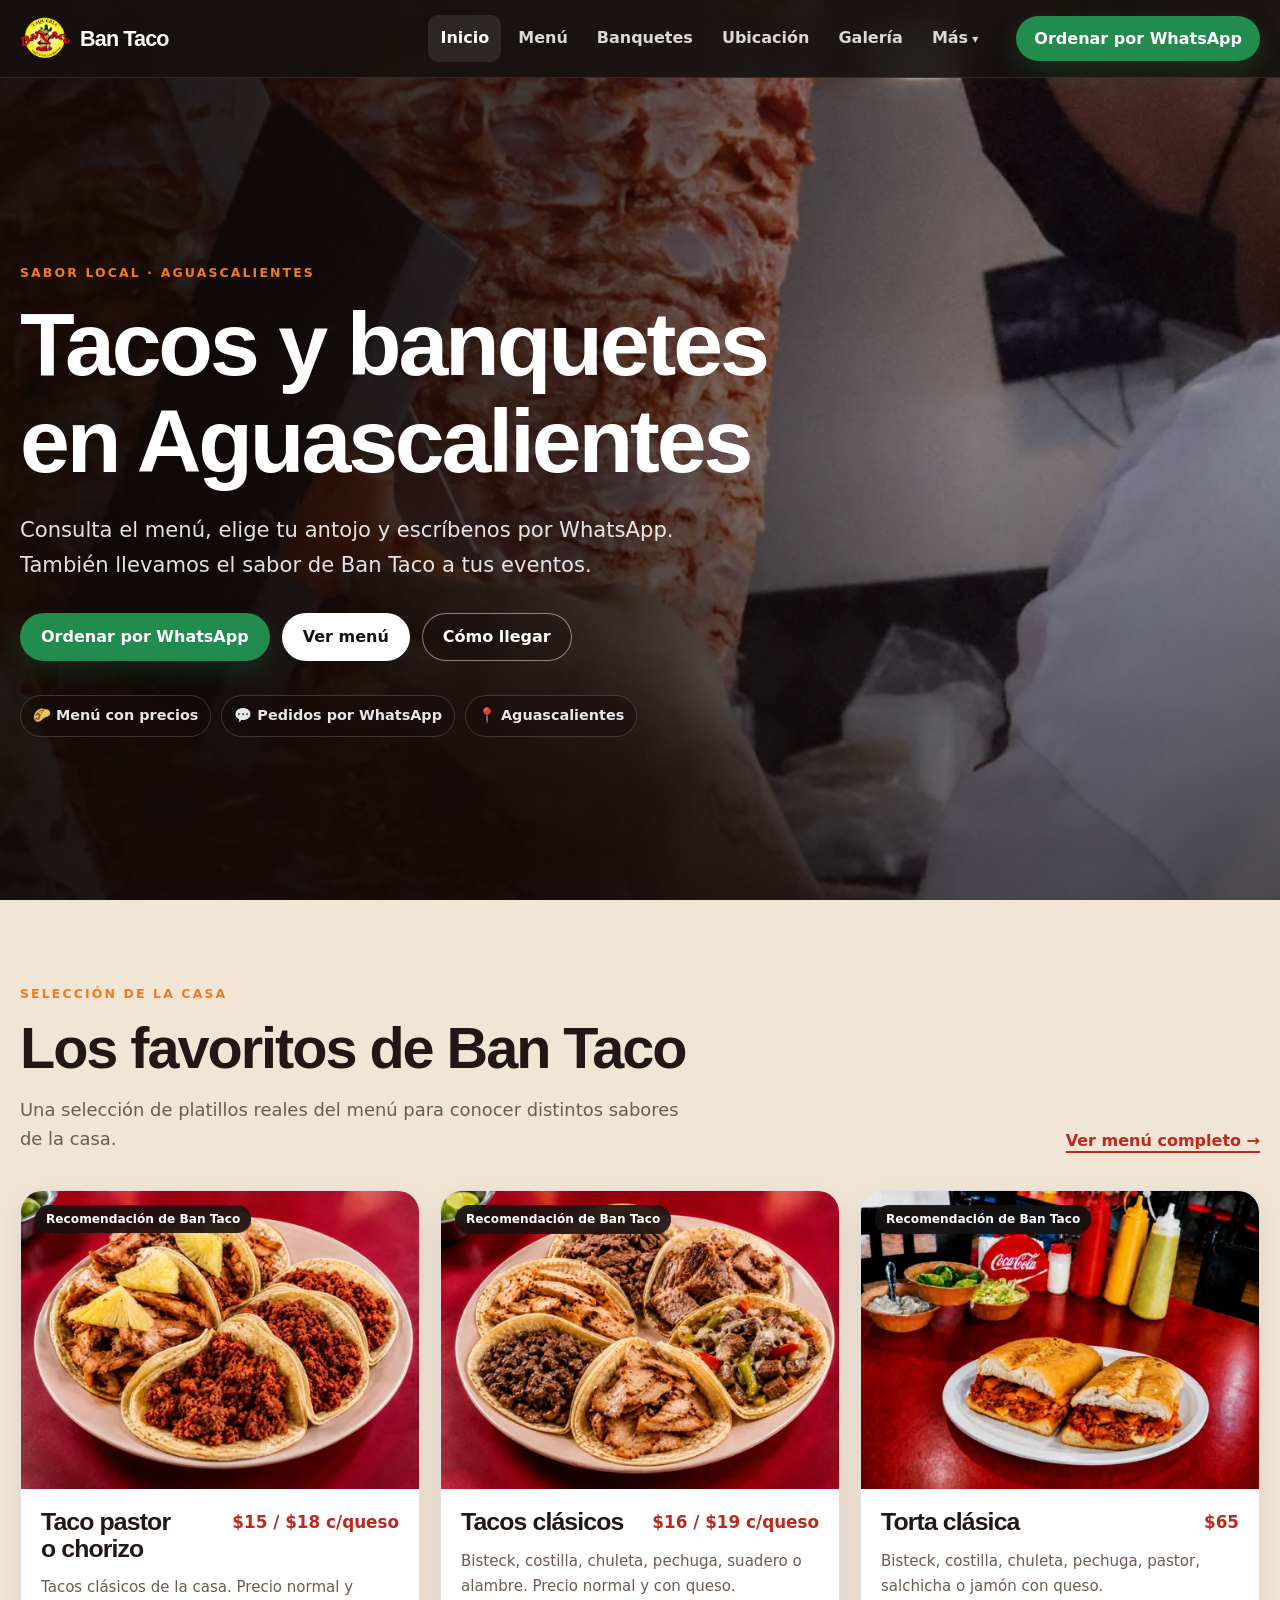
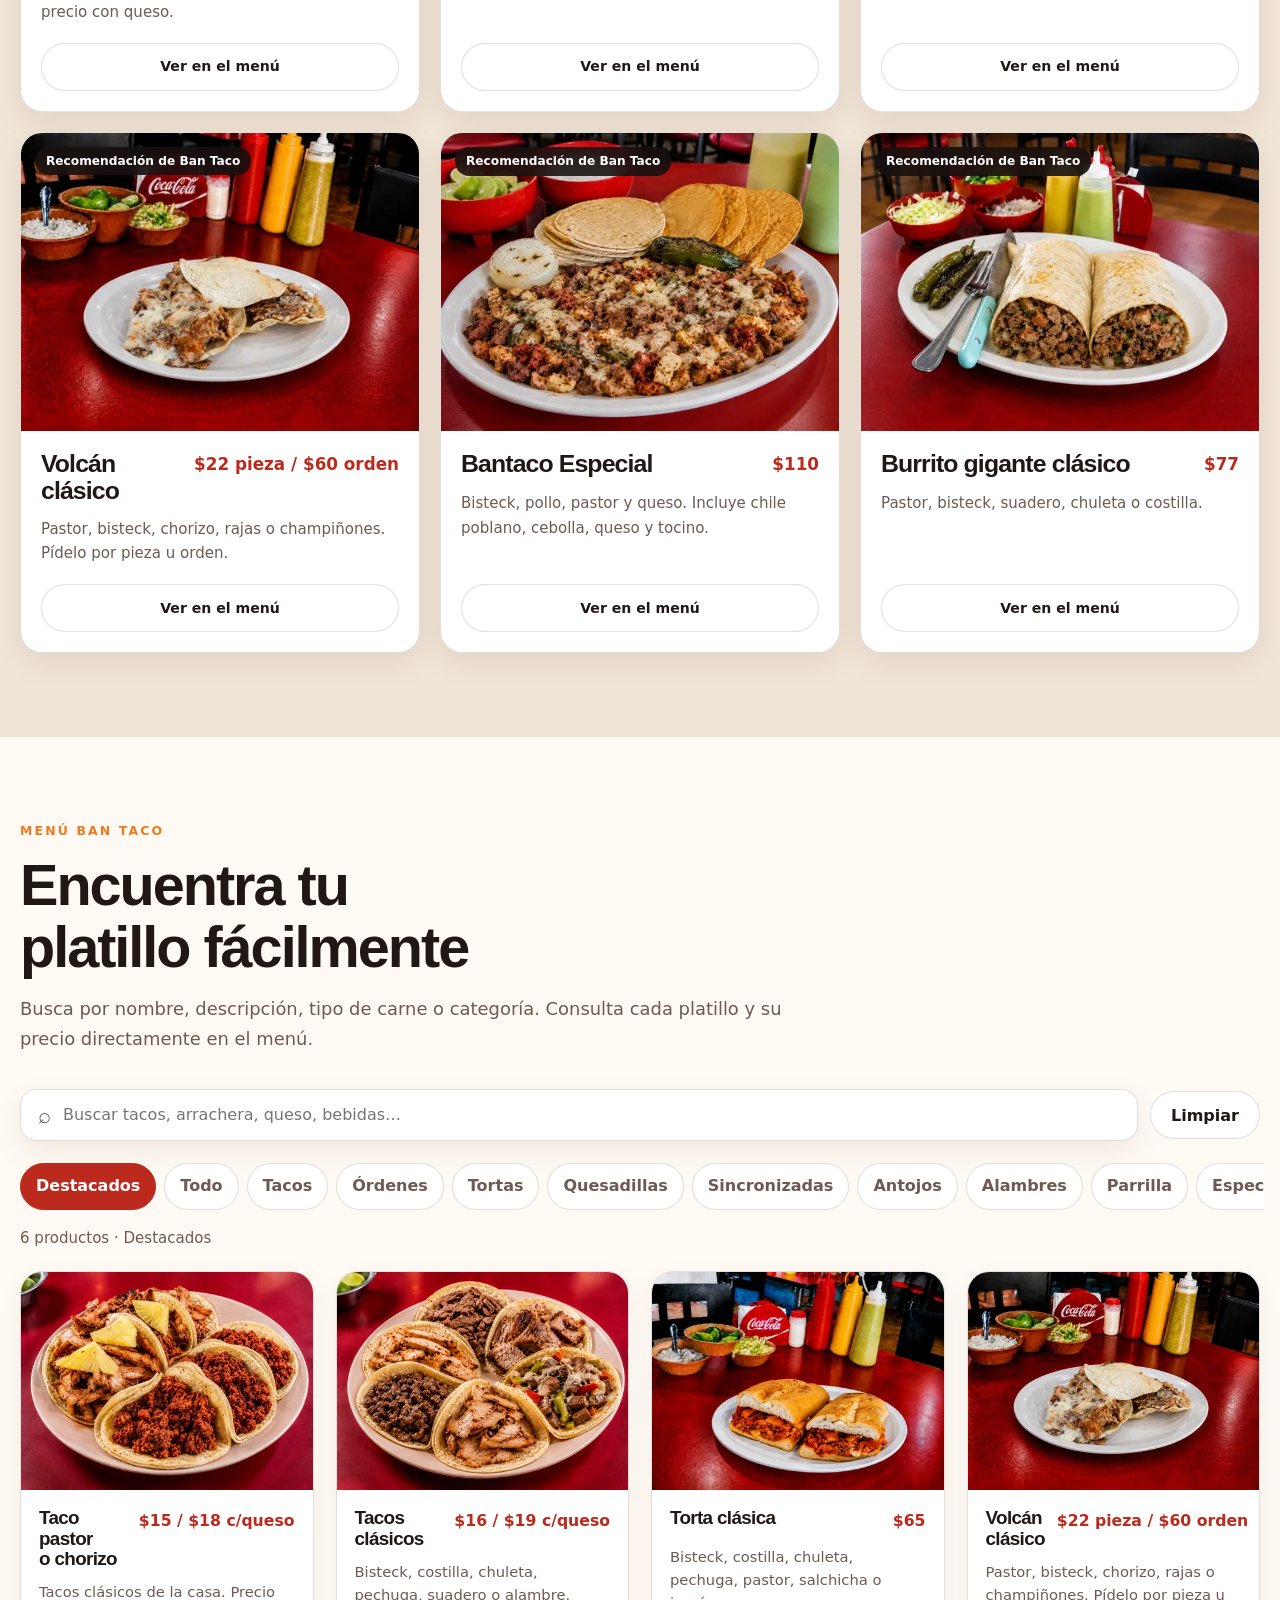
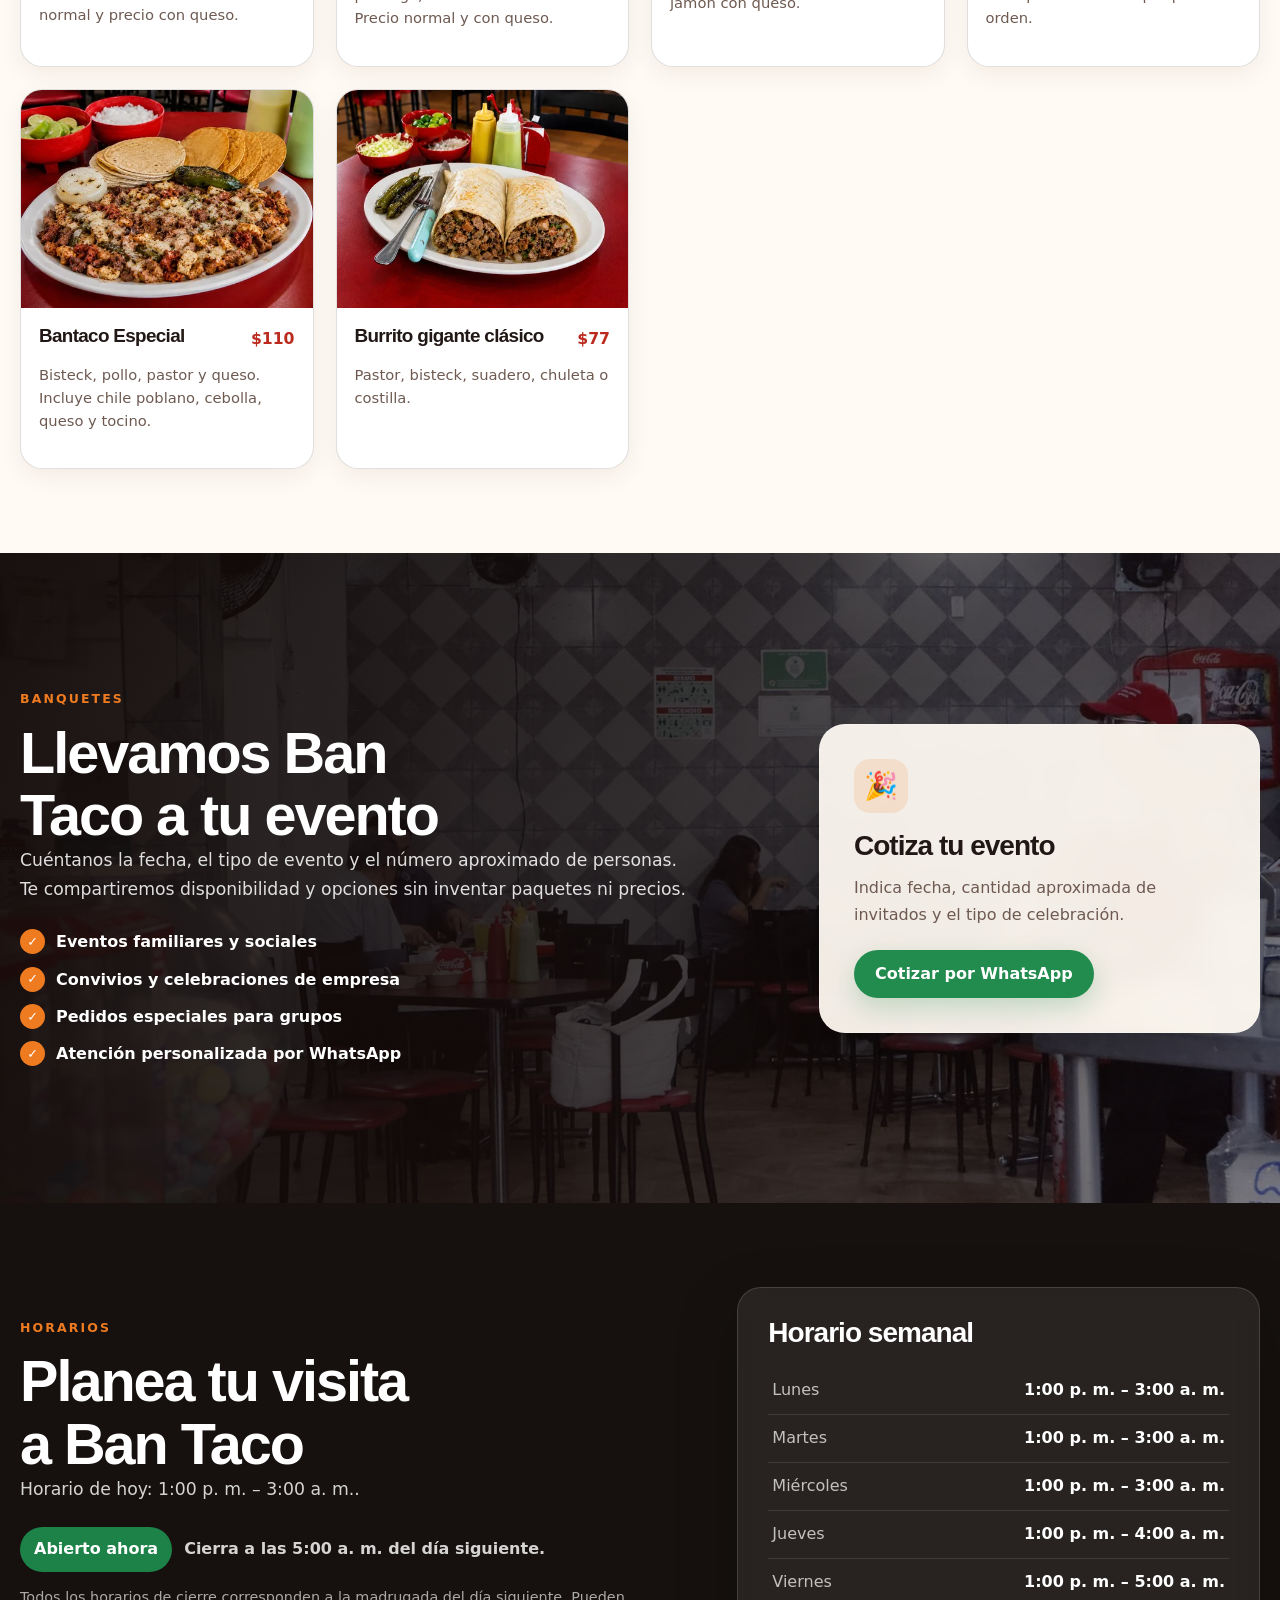
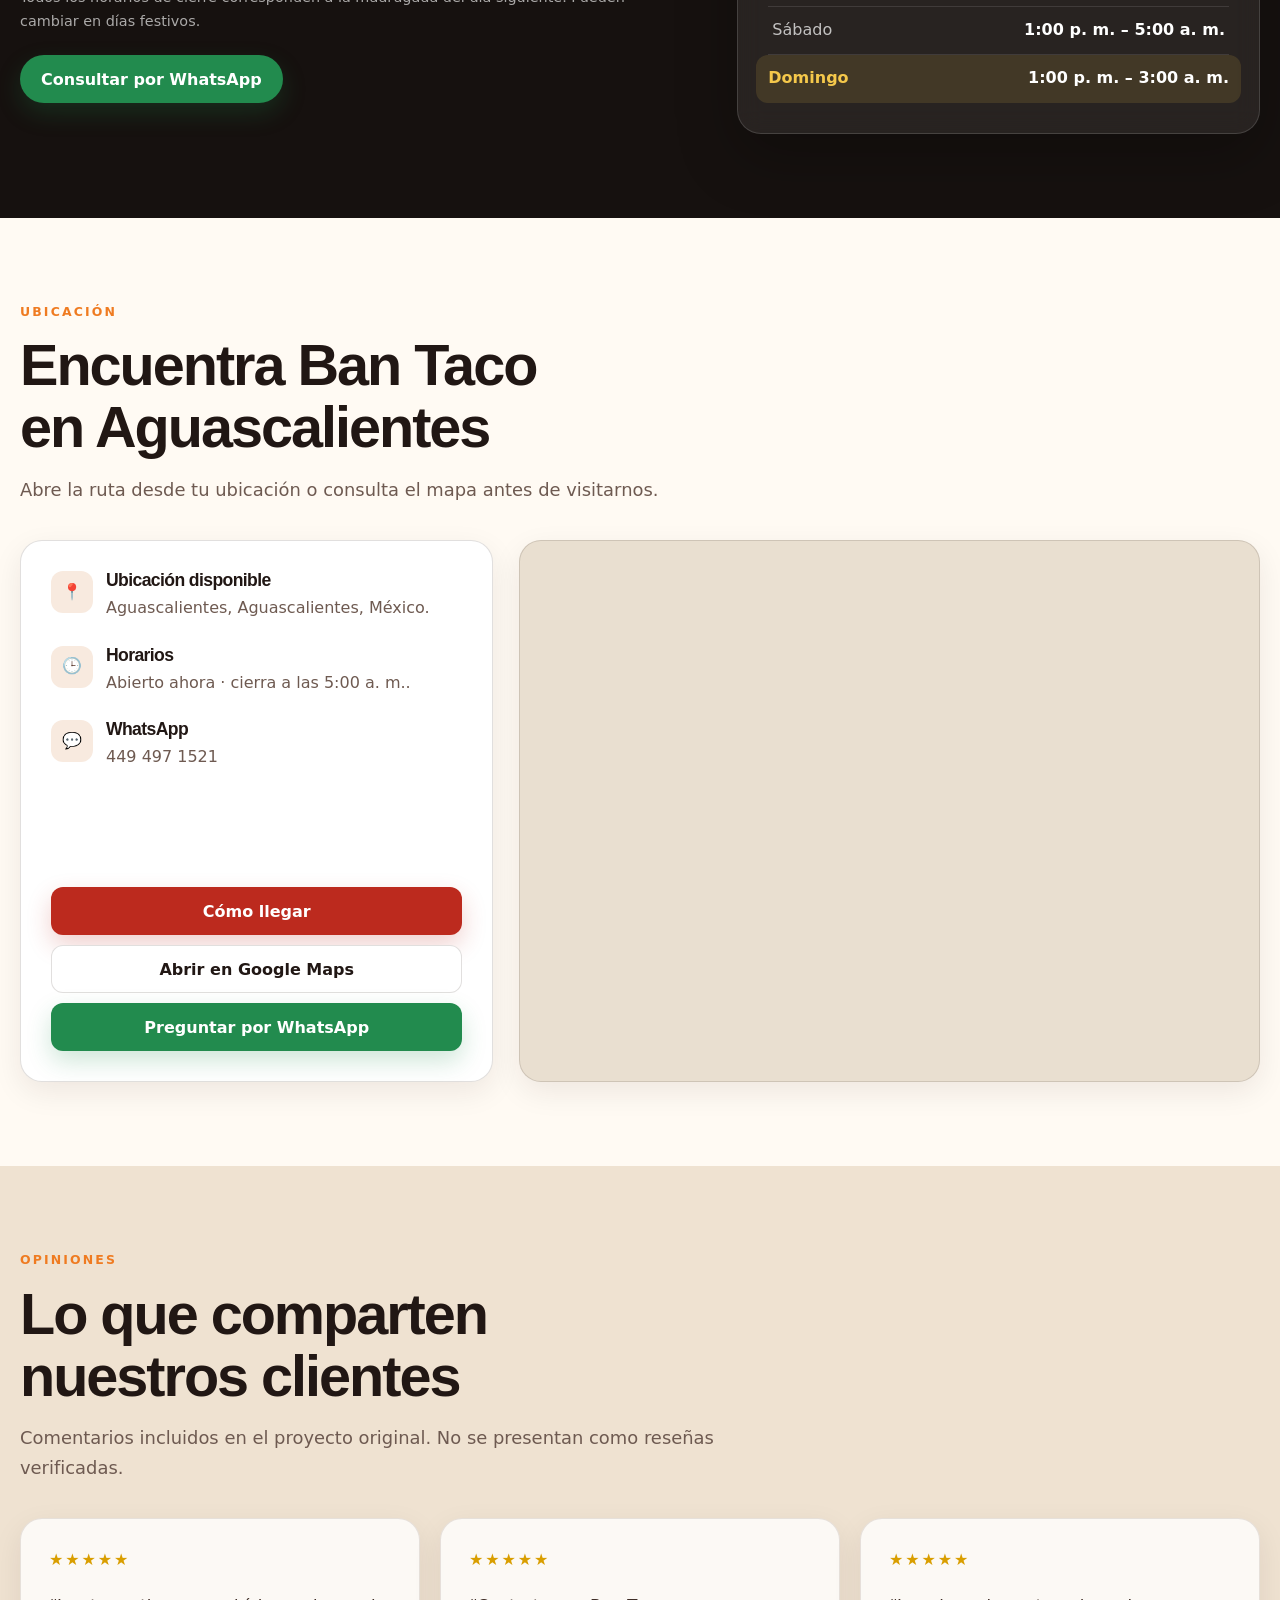
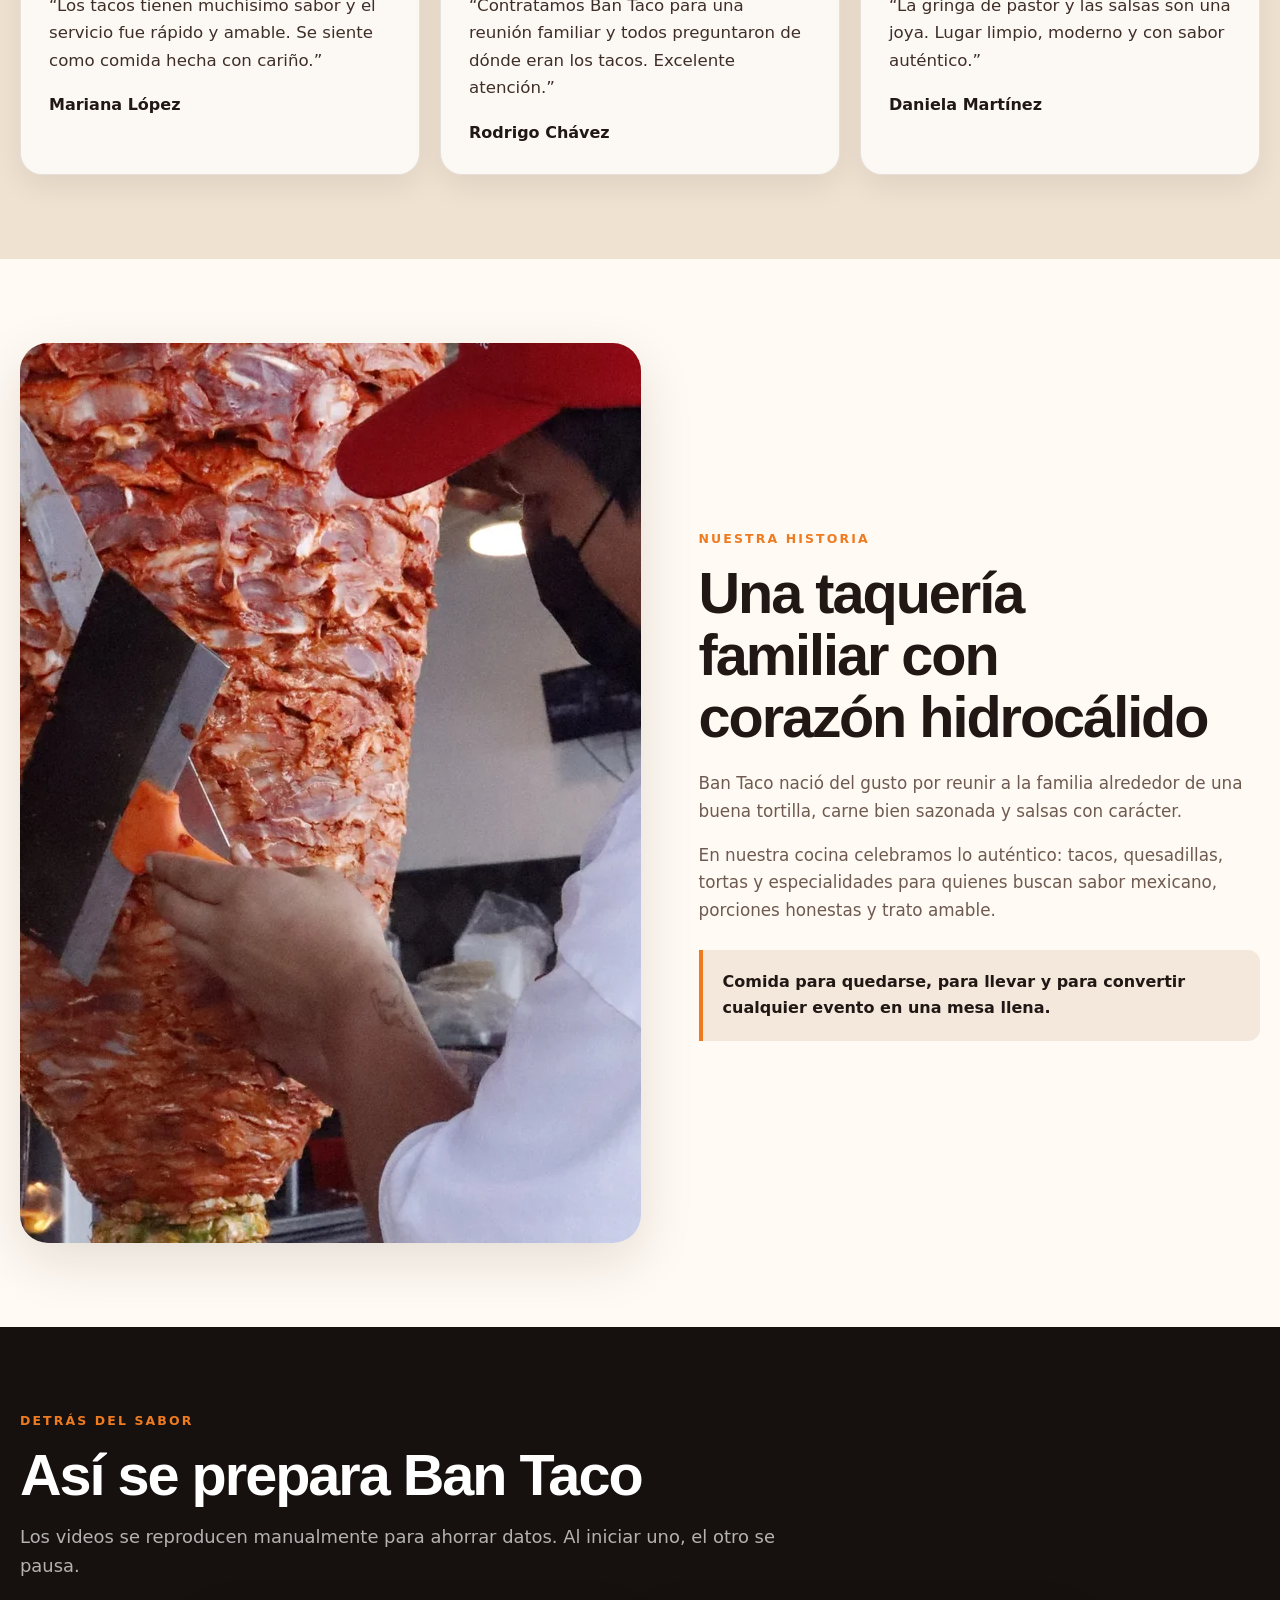
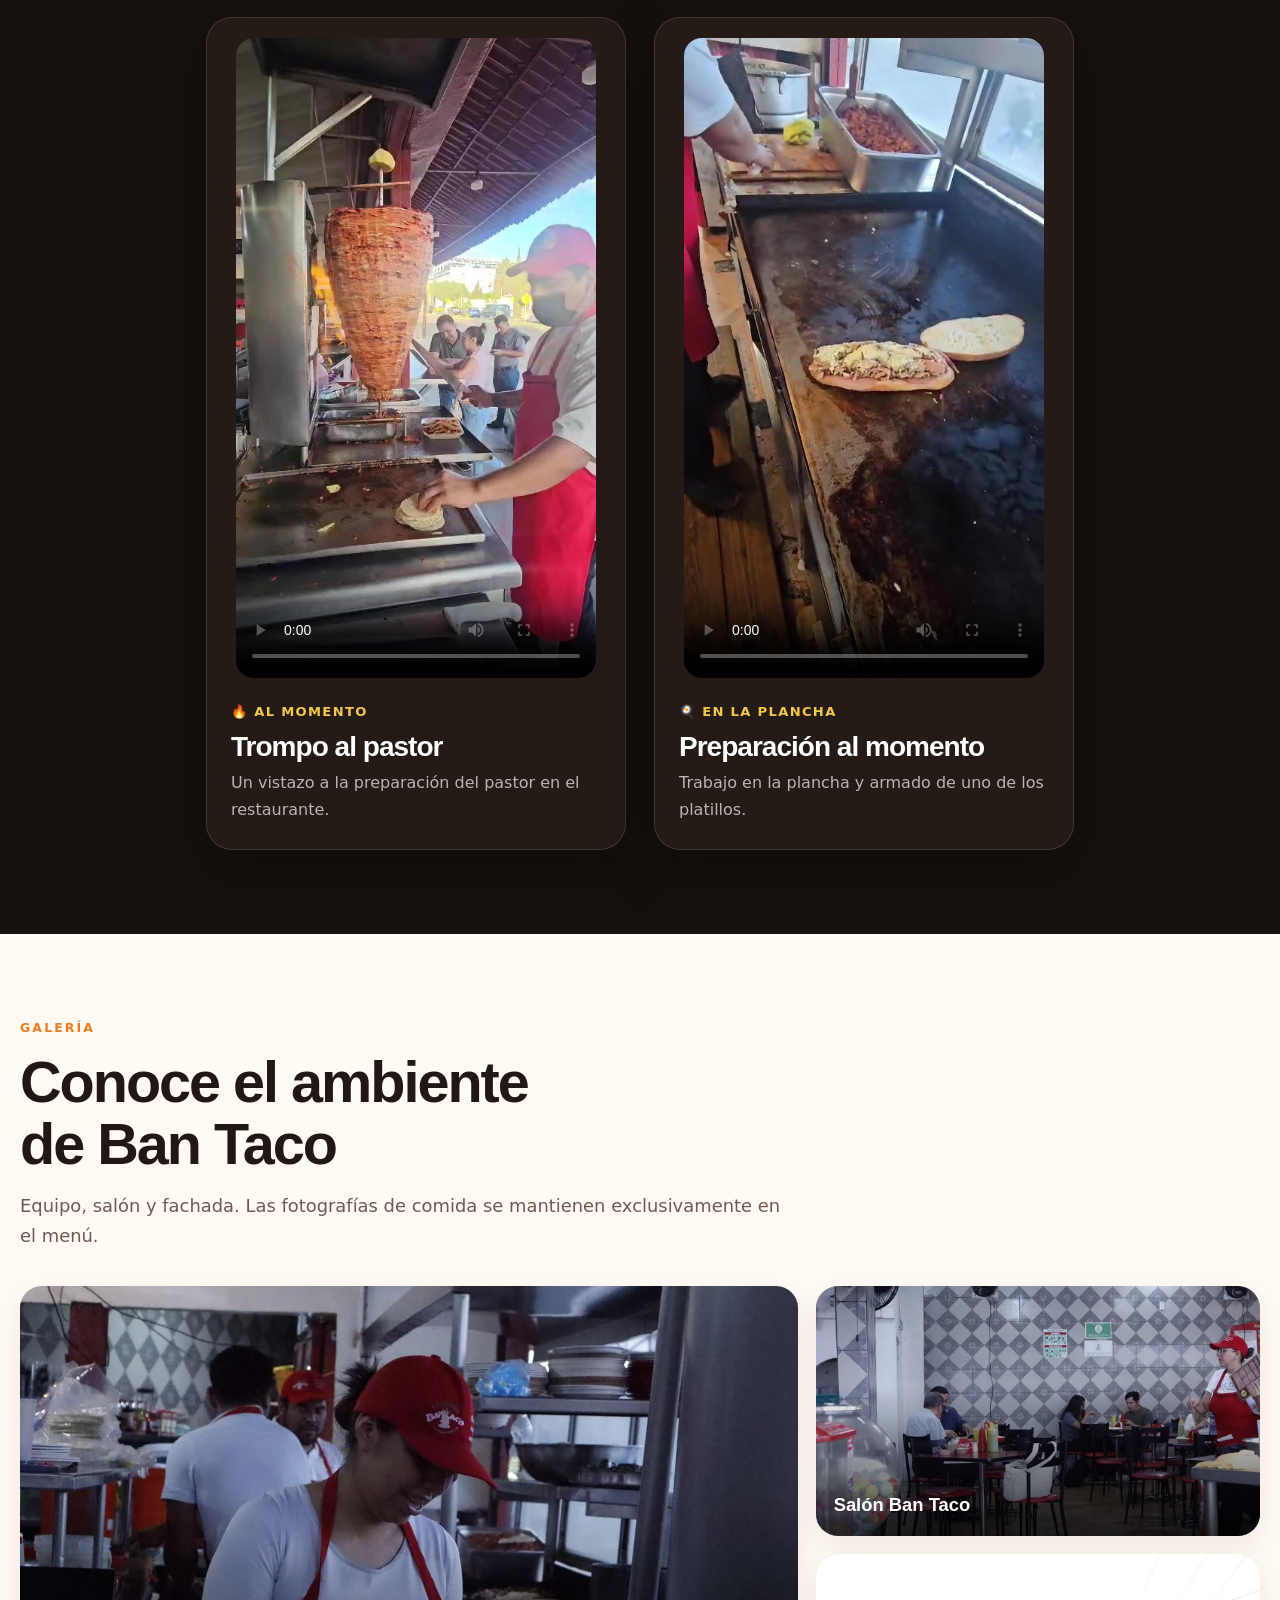
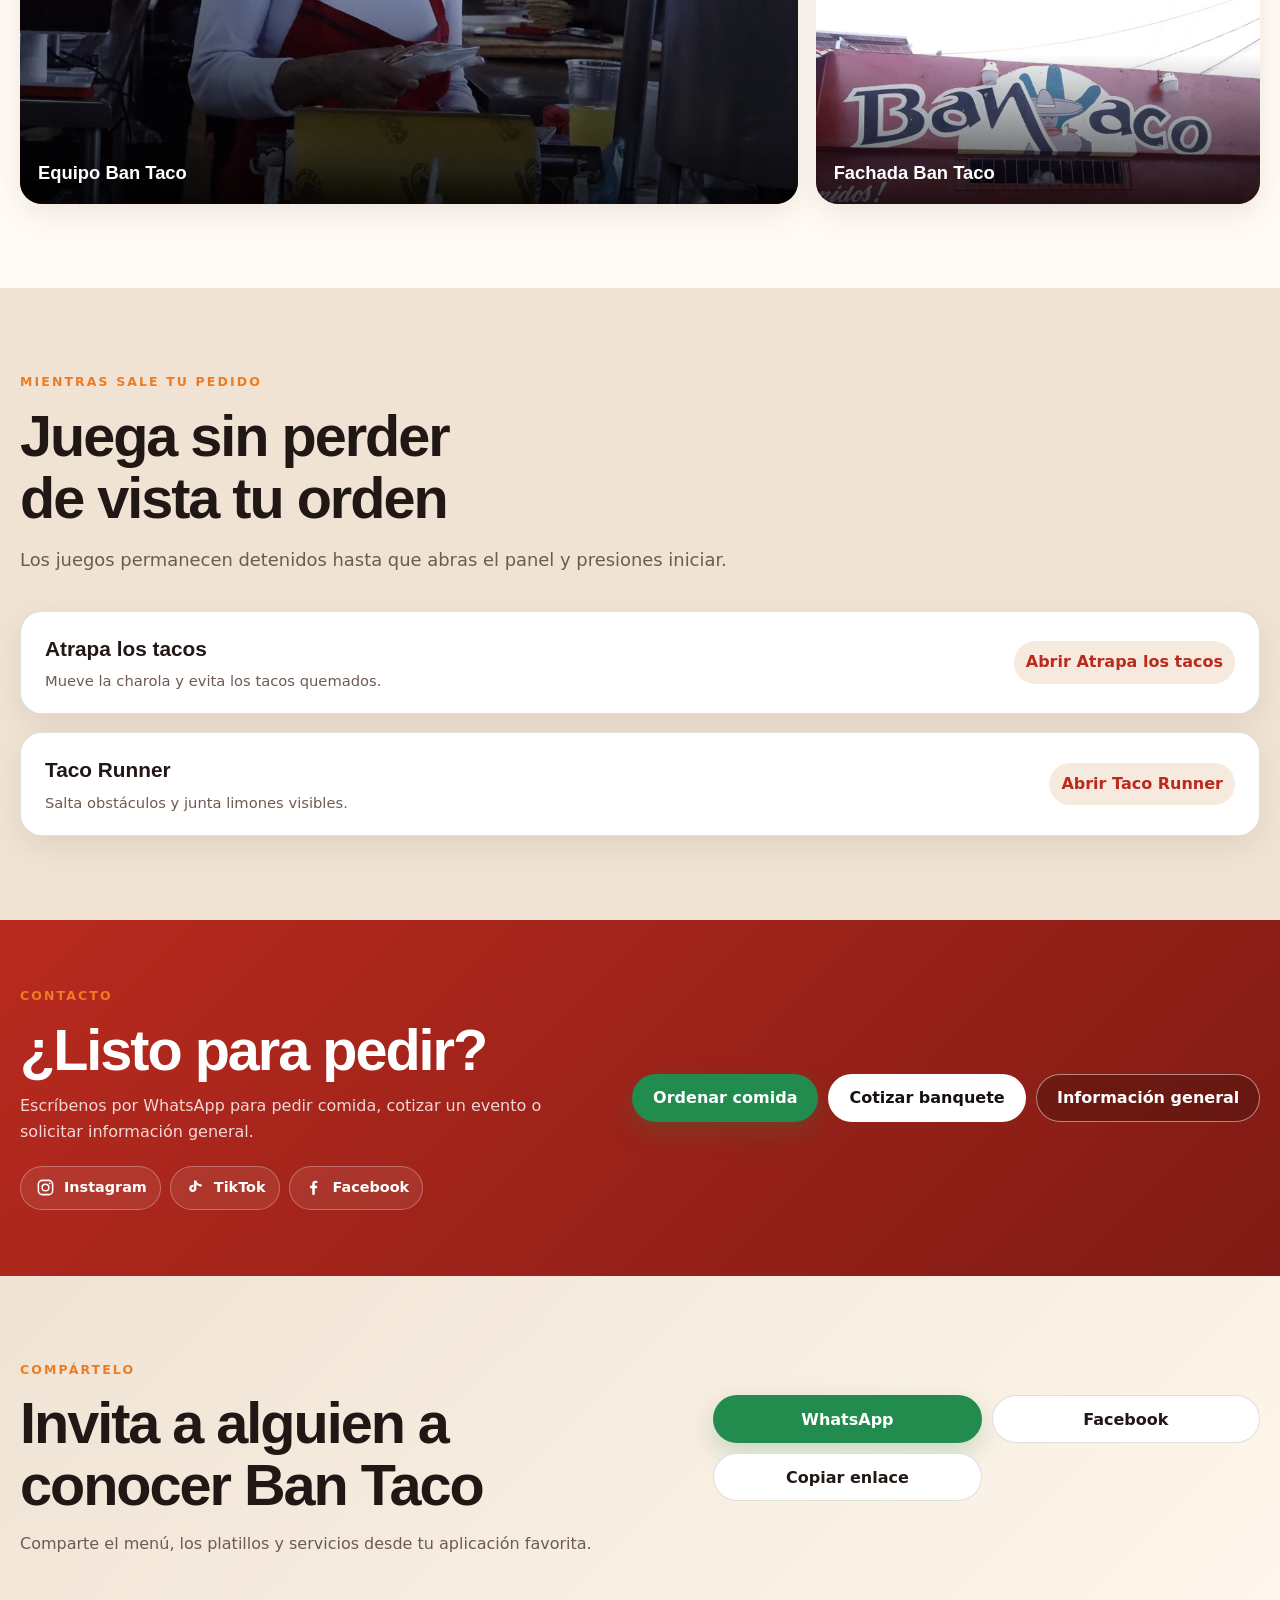
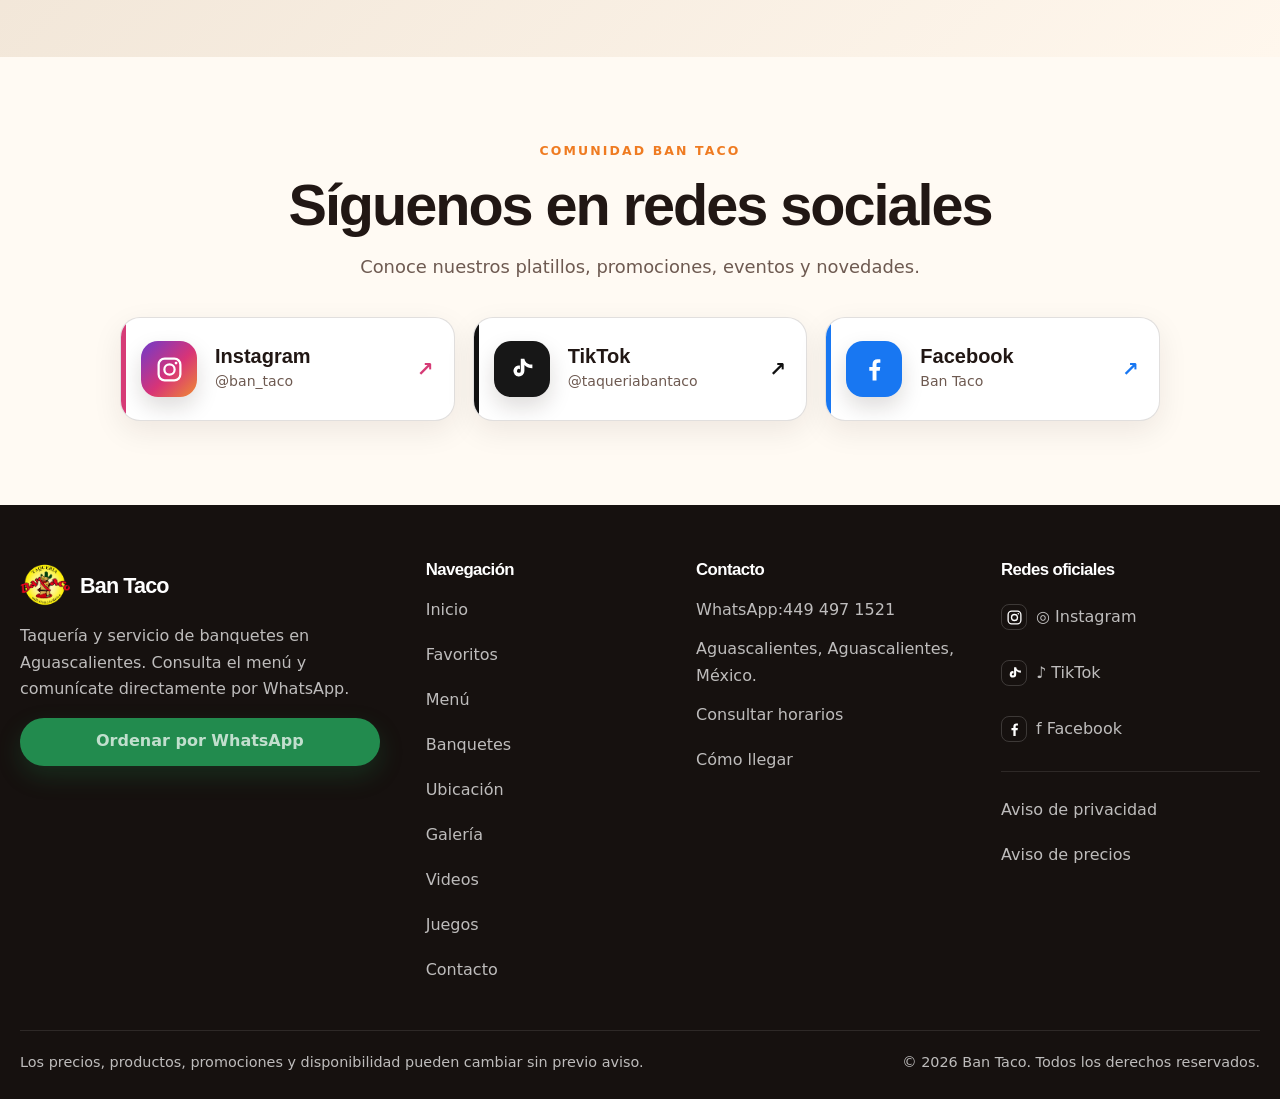
==== index.html @ 784fea40 "first commit" ====
<!doctype html>
<html lang="es-MX">
<head>
<meta charset="utf-8"/>
<meta content="width=device-width, initial-scale=1, viewport-fit=cover" name="viewport"/>
<title>Ban Taco | Tacos y banquetes en Aguascalientes</title>
<meta content="Consulta el menú y precios de Ban Taco, pide por WhatsApp, cotiza banquetes y encuentra nuestra ubicación en Aguascalientes." name="description"/>
<meta content="#16110f" name="theme-color"/>
<meta content="index,follow" name="robots"/>
<!-- TODO: reemplazar por el dominio definitivo antes de publicar. -->
<link href="https://TU-USUARIO.github.io/TU-REPOSITORIO/" rel="canonical"/>
<meta content="restaurant" property="og:type"/>
<meta content="es_MX" property="og:locale"/>
<meta content="Ban Taco | Tacos y banquetes en Aguascalientes" property="og:title"/>
<meta content="Menú, pedidos por WhatsApp, banquetes y ubicación de Ban Taco." property="og:description"/>
<meta content="https://TU-USUARIO.github.io/TU-REPOSITORIO/" property="og:url"/>
<meta content="https://TU-USUARIO.github.io/TU-REPOSITORIO/assets/images/site/hero-1600.jpg" property="og:image"/>
<meta content="Trompo al pastor de Ban Taco" property="og:image:alt"/>
<meta content="summary_large_image" name="twitter:card"/>
<meta content="Ban Taco | Tacos y banquetes en Aguascalientes" name="twitter:title"/>
<meta content="Consulta el menú, pide por WhatsApp y encuentra Ban Taco." name="twitter:description"/>
<meta content="https://TU-USUARIO.github.io/TU-REPOSITORIO/assets/images/site/hero-1600.jpg" name="twitter:image"/>
<link href="favicon.ico" rel="icon" sizes="any"/>
<link href="assets/icons/favicon-32.png" rel="icon" sizes="32x32" type="image/png"/>
<link href="assets/icons/apple-touch-icon.png" rel="apple-touch-icon"/>
<link href="site.webmanifest" rel="manifest"/>
<link as="image" href="assets/images/site/hero-1600.webp" media="(min-width: 769px)" rel="preload" type="image/webp"/>
<link as="image" href="assets/images/site/hero-768.webp" media="(max-width: 768px)" rel="preload" type="image/webp"/>
<link href="css/styles.css" rel="stylesheet"/>
<link href="css/responsive.css" rel="stylesheet"/>
<script id="restaurantSchema" type="application/ld+json">
  {
    "@context": "https://schema.org",
    "@type": "Restaurant",
    "name": "Ban Taco",
    "description": "Taquería y servicio de banquetes en Aguascalientes.",
    "telephone": "+52 449 497 1521",
    "servesCuisine": ["Mexicana", "Tacos"],
    "priceRange": "$$",
    "image": "https://TU-USUARIO.github.io/TU-REPOSITORIO/assets/images/site/hero-1600.jpg",
    "address": {
      "@type": "PostalAddress",
      "addressLocality": "Aguascalientes",
      "addressRegion": "Aguascalientes",
      "addressCountry": "MX"
    },
    "geo": {
      "@type": "GeoCoordinates",
      "latitude": 21.87804801104877,
      "longitude": -102.2700457005695
    },
    "hasMenu": "https://TU-USUARIO.github.io/TU-REPOSITORIO/#menu",
    "openingHoursSpecification": [
      {
        "@type": "OpeningHoursSpecification",
        "dayOfWeek": ["Monday", "Tuesday", "Wednesday", "Sunday"],
        "opens": "13:00",
        "closes": "03:00"
      },
      {
        "@type": "OpeningHoursSpecification",
        "dayOfWeek": "Thursday",
        "opens": "13:00",
        "closes": "04:00"
      },
      {
        "@type": "OpeningHoursSpecification",
        "dayOfWeek": ["Friday", "Saturday"],
        "opens": "13:00",
        "closes": "05:00"
      }
    ],
    "sameAs": [
      "https://www.instagram.com/ban_taco/",
      "https://www.tiktok.com/@taqueriabantaco?_r=1&_t=ZS-983CUiHzI2a",
      "https://www.facebook.com/share/1cbcJQbE6D/"
    ]
  }
  </script>
</head>
<body>
<a class="skip-link" href="#contenido">Saltar al contenido</a>
<header class="site-header" id="siteHeader">
<div class="container header-inner">
<a aria-label="Ban Taco, ir al inicio" class="brand" href="#inicio">
<img alt="Logo de Ban Taco" height="54" src="assets/icons/logo-bantaco.png" width="54"/>
<span>Ban Taco</span>
</a>
<nav aria-label="Navegación principal" class="desktop-nav">
<a href="#inicio">Inicio</a>
<a href="#menu">Menú</a>
<a href="#banquetes">Banquetes</a>
<a href="#ubicacion">Ubicación</a>
<a href="#galeria">Galería</a>
<details class="more-menu">
<summary>Más</summary>
<div class="more-menu-panel">
<a href="#horarios">Horarios</a><a href="#resenas">Reseñas</a>
<a href="#historia">Historia</a>
<a href="#videos">Videos</a>
<a href="#juegos">Juegos</a>
<a href="#redes">Redes sociales</a>
</div>
</details>
</nav>
<a class="btn btn-whatsapp header-cta js-whatsapp-general" href="#">Ordenar por WhatsApp</a>
<button aria-controls="mobileMenu" aria-expanded="false" aria-label="Abrir menú" class="menu-toggle" id="menuToggle" type="button">
<span></span><span></span><span></span>
</button>
</div>
</header>
<div class="menu-backdrop" hidden="" id="menuBackdrop"></div>
<aside aria-hidden="true" aria-label="Menú móvil" class="mobile-menu" id="mobileMenu">
<div class="mobile-menu-head">
<span>Menú</span>
<button aria-label="Cerrar menú" class="mobile-menu-close" id="menuClose" type="button">×</button>
</div>
<nav aria-label="Navegación móvil">
<a href="#inicio">Inicio</a>
<a href="#menu">Menú y precios</a>
<a href="#favoritos">Favoritos</a>
<a href="#banquetes">Banquetes</a>
<a href="#ubicacion">Ubicación</a><a href="#horarios">Horarios</a>
<a href="#resenas">Reseñas</a>
<a href="#historia">Historia</a>
<a href="#videos">Videos</a>
<a href="#galeria">Galería</a>
<a href="#juegos">Juegos</a>
<a href="#redes">Redes sociales</a>
<a href="#contacto">Contacto</a>
</nav>
<a class="btn btn-whatsapp mobile-menu-cta js-whatsapp-general" href="#">Ordenar por WhatsApp</a>
</aside>
<main id="contenido">
<section aria-labelledby="heroTitle" class="hero" id="inicio">
<picture aria-hidden="true" class="hero-media">
<source media="(max-width: 768px)" srcset="assets/images/site/hero-768.webp" type="image/webp"/>
<source media="(min-width: 769px)" srcset="assets/images/site/hero-1600.webp" type="image/webp"/>
<img alt="" fetchpriority="high" height="900" src="assets/images/site/hero-1600.jpg" width="1600"/>
</picture>
<div class="hero-overlay"></div>
<div class="container hero-content">
<p class="eyebrow">Sabor local · Aguascalientes</p>
<h1 id="heroTitle">Tacos y banquetes en Aguascalientes</h1>
<p class="hero-lead">Consulta el menú, elige tu antojo y escríbenos por WhatsApp. También llevamos el sabor de Ban Taco a tus eventos.</p>
<div class="hero-actions">
<a class="btn btn-whatsapp js-whatsapp-order" href="#">Ordenar por WhatsApp</a>
<a class="btn btn-light" href="#menu">Ver menú</a>
<a class="btn btn-ghost" href="https://www.google.com/maps/dir/?api=1&amp;destination=21.87804801104877,-102.2700457005695" rel="noopener noreferrer" target="_blank">Cómo llegar</a>
</div>
<div aria-label="Información rápida" class="hero-facts">
<span>🌮 Menú con precios</span>
<span>💬 Pedidos por WhatsApp</span>
<span>📍 Aguascalientes</span>
</div>
</div>
</section>
<section aria-labelledby="favoritesTitle" class="section favorites-section" id="favoritos">
<div class="container">
<div class="section-heading section-heading-split">
<div>
<p class="eyebrow">Selección de la casa</p>
<h2 id="favoritesTitle">Los favoritos de Ban Taco</h2>
<p class="favorites-intro">Una selección de platillos reales del menú para conocer distintos sabores de la casa.</p></div>
<a class="text-link" href="#menu">Ver menú completo →</a>
</div>
<div class="highlight-grid" id="highlightGrid"></div>
</div>
</section><section aria-labelledby="promotionsTitle" class="section promotions-section" hidden="" id="promociones">
<div class="container">
<div class="section-heading">
<p class="eyebrow">Novedades</p>
<h2 id="promotionsTitle">Promociones y anuncios</h2>
<p>Consulta las promociones, paquetes o eventos temporales activos de Ban Taco.</p>
</div>
<div class="promotions-grid" id="promotionsGrid"></div>
</div>
</section><section aria-labelledby="menuTitle" class="section menu-section" id="menu">
<div class="container">
<div class="section-heading">
<p class="eyebrow">Menú Ban Taco</p>
<h2 id="menuTitle">Encuentra tu platillo fácilmente</h2>
<p>Busca por nombre, descripción, tipo de carne o categoría. Consulta cada platillo y su precio directamente en el menú.</p>
</div>
<form class="menu-tools" id="menuSearchForm" novalidate="" role="search">
<label class="search-field" for="menuSearch">
<span class="sr-only">Buscar productos</span>
<span aria-hidden="true">⌕</span>
<input autocomplete="off" id="menuSearch" placeholder="Buscar tacos, arrachera, queso, bebidas…" type="search"/>
</label>
<button class="btn btn-secondary" id="clearSearch" type="button">Limpiar</button>
</form>
<div aria-label="Categorías del menú" class="category-scroller">
<div class="category-tabs" id="categoryTabs"></div>
</div>
<p aria-live="polite" class="menu-status" id="menuStatus"></p>
<div class="menu-grid" id="menuGrid"></div>
<div class="empty-state" hidden="" id="menuEmpty">
<h3>No encontramos ese platillo</h3>
<p>Prueba con otra palabra o vuelve a mostrar todo el menú.</p>
<button class="btn btn-primary" id="resetMenu" type="button">Mostrar todo</button>
</div>
</div>
</section>
<section aria-labelledby="banquetesTitle" class="section banquetes" id="banquetes">
<picture aria-hidden="true" class="section-bg">
<source media="(max-width: 768px)" srcset="assets/images/site/banquetes-768.webp" type="image/webp"/>
<source media="(min-width: 769px)" srcset="assets/images/site/banquetes-1600.webp" type="image/webp"/>
<img alt="" decoding="async" height="900" loading="lazy" src="assets/images/site/banquetes-1600.jpg" width="1600"/>
</picture>
<div class="banquetes-overlay"></div>
<div class="container banquetes-grid">
<div class="banquetes-copy">
<p class="eyebrow">Banquetes</p>
<h2 id="banquetesTitle">Llevamos Ban Taco a tu evento</h2>
<p>Cuéntanos la fecha, el tipo de evento y el número aproximado de personas. Te compartiremos disponibilidad y opciones sin inventar paquetes ni precios.</p>
<ul class="check-list">
<li>Eventos familiares y sociales</li>
<li>Convivios y celebraciones de empresa</li>
<li>Pedidos especiales para grupos</li>
<li>Atención personalizada por WhatsApp</li>
</ul>
</div>
<aside aria-label="Cotizar un banquete" class="banquetes-card">
<span aria-hidden="true" class="card-icon">🎉</span>
<h3>Cotiza tu evento</h3>
<p>Indica fecha, cantidad aproximada de invitados y el tipo de celebración.</p>
<a class="btn btn-whatsapp js-whatsapp-banquet" href="#">Cotizar por WhatsApp</a>
</aside>
</div>
</section>
<section aria-labelledby="hoursTitle" class="section hours-section" id="horarios">
<div class="container hours-layout">
<div class="hours-copy">
<p class="eyebrow">Horarios</p>
<h2 id="hoursTitle">Planea tu visita a Ban Taco</h2>
<p id="todayHours">Abrimos todos los días a la 1:00 p. m.</p>
<div aria-live="polite" class="business-state">
<strong data-state="unknown" id="businessStatus">Consulta el horario de hoy</strong>
<span id="businessStatusDetail">El cierre varía según el día.</span>
</div>
<p class="hours-note">Todos los horarios de cierre corresponden a la madrugada del día siguiente. Pueden cambiar en días festivos.</p>
<a class="btn btn-whatsapp js-whatsapp-general" href="#">Consultar por WhatsApp</a>
</div>
<div aria-label="Horarios semanales de Ban Taco" class="hours-card">
<h3>Horario semanal</h3>
<ul class="hours-list" id="hoursList"></ul>
</div>
</div>
</section><section aria-labelledby="locationTitle" class="section location-section" id="ubicacion">
<div class="container">
<div class="section-heading">
<p class="eyebrow">Ubicación</p>
<h2 id="locationTitle">Encuentra Ban Taco en Aguascalientes</h2>
<p>Abre la ruta desde tu ubicación o consulta el mapa antes de visitarnos.</p>
</div>
<div class="location-layout">
<article class="location-card">
<div class="location-item">
<span aria-hidden="true">📍</span>
<div>
<h3>Ubicación disponible</h3>
<p data-config="address">Aguascalientes, Aguascalientes, México.</p>
<!-- TODO: agregar aquí la calle, número y colonia cuando Ban Taco confirme la dirección completa. -->
</div>
</div>
<div class="location-item">
<span aria-hidden="true">🕒</span>
<div>
<h3>Horarios</h3>
<p id="locationHoursSummary">Todos los días desde la 1:00 p. m.; el cierre varía entre 3:00 y 5:00 a. m.</p>
</div>
</div>
<div class="location-item">
<span aria-hidden="true">💬</span>
<div>
<h3>WhatsApp</h3>
<p data-config="phone">449 497 1521</p>
</div>
</div>
<div class="location-actions">
<a class="btn btn-primary js-directions" href="https://www.google.com/maps/dir/?api=1&amp;destination=21.87804801104877,-102.2700457005695" rel="noopener noreferrer" target="_blank">Cómo llegar</a>
<a class="btn btn-secondary js-google-maps" href="https://www.google.com/maps/search/?api=1&amp;query=21.87804801104877,-102.2700457005695" rel="noopener noreferrer" target="_blank">Abrir en Google Maps</a>
<a class="btn btn-whatsapp js-whatsapp-general" href="#">Preguntar por WhatsApp</a>
</div>
</article>
<div class="map-wrap">
<iframe allowfullscreen="" class="js-map-embed" loading="lazy" referrerpolicy="no-referrer-when-downgrade" src="https://www.google.com/maps?q=21.87804801104877,-102.2700457005695&amp;z=17&amp;output=embed" title="Mapa de Ban Taco en Aguascalientes"></iframe>
</div>
</div>
</div>
</section>
<section aria-labelledby="reviewsTitle" class="section reviews-section" id="resenas">
<div class="container">
<div class="section-heading">
<p class="eyebrow">Opiniones</p>
<h2 id="reviewsTitle">Lo que comparten nuestros clientes</h2>
<p>Comentarios incluidos en el proyecto original. No se presentan como reseñas verificadas.</p>
</div>
<div class="review-grid">
<article class="review-card">
<div aria-label="Calificación de 5 de 5" class="stars">★★★★★</div>
<blockquote>“Los tacos tienen muchísimo sabor y el servicio fue rápido y amable. Se siente como comida hecha con cariño.”</blockquote>
<p class="review-author">Mariana López</p>
</article>
<article class="review-card">
<div aria-label="Calificación de 5 de 5" class="stars">★★★★★</div>
<blockquote>“Contratamos Ban Taco para una reunión familiar y todos preguntaron de dónde eran los tacos. Excelente atención.”</blockquote>
<p class="review-author">Rodrigo Chávez</p>
</article>
<article class="review-card">
<div aria-label="Calificación de 5 de 5" class="stars">★★★★★</div>
<blockquote>“La gringa de pastor y las salsas son una joya. Lugar limpio, moderno y con sabor auténtico.”</blockquote>
<p class="review-author">Daniela Martínez</p>
</article>
</div>
<!-- TODO: añadir el botón "Ver reseñas en Google" cuando se confirme el enlace real del perfil. -->
</div>
</section>
<section aria-labelledby="storyTitle" class="section story-section" id="historia">
<div class="container story-grid">
<picture class="story-image">
<source media="(max-width: 768px)" srcset="assets/images/site/story-720.webp" type="image/webp"/>
<source media="(min-width: 769px)" srcset="assets/images/site/story-1200.webp" type="image/webp"/>
<img alt="Preparación del trompo al pastor en Ban Taco" decoding="async" height="900" loading="lazy" src="assets/images/site/story-1200.jpg" width="1200"/>
</picture>
<div class="story-copy">
<p class="eyebrow">Nuestra historia</p>
<h2 id="storyTitle">Una taquería familiar con corazón hidrocálido</h2>
<p>Ban Taco nació del gusto por reunir a la familia alrededor de una buena tortilla, carne bien sazonada y salsas con carácter.</p>
<p>En nuestra cocina celebramos lo auténtico: tacos, quesadillas, tortas y especialidades para quienes buscan sabor mexicano, porciones honestas y trato amable.</p>
<p class="story-signature">Comida para quedarse, para llevar y para convertir cualquier evento en una mesa llena.</p>
</div>
</div>
</section>
<section aria-labelledby="videosTitle" class="section videos-section" id="videos">
<div class="container">
<div class="section-heading">
<p class="eyebrow">Detrás del sabor</p>
<h2 id="videosTitle">Así se prepara Ban Taco</h2>
<p>Los videos se reproducen manualmente para ahorrar datos. Al iniciar uno, el otro se pausa.</p>
</div>
<div class="video-grid">
<article class="video-card">
<div class="video-frame">
<video aria-label="Preparación del trompo al pastor en Ban Taco" class="bantaco-video" controls="" playsinline="" poster="assets/images/site/poster-pastor.jpg" preload="metadata">
<source src="assets/videos/preparacion-pastor.mp4" type="video/mp4"/>
                Tu navegador no admite videos HTML5.
              </video>
</div>
<div class="video-copy">
<span>🔥 Al momento</span>
<h3>Trompo al pastor</h3>
<p>Un vistazo a la preparación del pastor en el restaurante.</p>
</div>
</article>
<article class="video-card">
<div class="video-frame">
<video aria-label="Preparación en la plancha de Ban Taco" class="bantaco-video" controls="" playsinline="" poster="assets/images/site/poster-plancha.jpg" preload="metadata">
<source src="assets/videos/preparacion-torta.mp4" type="video/mp4"/>
                Tu navegador no admite videos HTML5.
              </video>
</div>
<div class="video-copy">
<span>🍳 En la plancha</span>
<h3>Preparación al momento</h3>
<p>Trabajo en la plancha y armado de uno de los platillos.</p>
</div>
</article>
</div>
</div>
</section>
<section aria-labelledby="galleryTitle" class="section gallery-section" id="galeria">
<div class="container">
<div class="section-heading">
<p class="eyebrow">Galería</p>
<h2 id="galleryTitle">Conoce el ambiente de Ban Taco</h2>
<p>Equipo, salón y fachada. Las fotografías de comida se mantienen exclusivamente en el menú.</p>
</div>
<div class="gallery-grid" id="galleryGrid">
<button aria-label="Ampliar fotografía del equipo Ban Taco" class="gallery-item gallery-main" data-index="0" type="button">
<picture>
<source sizes="(max-width: 768px) 100vw, 66vw" srcset="assets/images/site/equipo-bantaco-640.webp 640w, assets/images/site/equipo-bantaco-1200.webp 1200w" type="image/webp"/>
<img alt="Equipo de Ban Taco atendiendo y preparando pedidos" decoding="async" height="900" loading="lazy" src="assets/images/site/equipo-bantaco-1200.jpg" width="1200"/>
</picture>
<span>Equipo Ban Taco</span>
</button>
<button aria-label="Ampliar fotografía del salón Ban Taco" class="gallery-item" data-index="1" type="button">
<picture>
<source sizes="(max-width: 768px) 100vw, 33vw" srcset="assets/images/site/salon-bantaco-640.webp 640w, assets/images/site/salon-bantaco-1200.webp 1200w" type="image/webp"/>
<img alt="Salón de Ban Taco con mesas para clientes" decoding="async" height="900" loading="lazy" src="assets/images/site/salon-bantaco-1200.jpg" width="1200"/>
</picture>
<span>Salón Ban Taco</span>
</button>
<button aria-label="Ampliar fotografía de la fachada Ban Taco" class="gallery-item" data-index="2" type="button">
<picture>
<source sizes="(max-width: 768px) 100vw, 33vw" srcset="assets/images/site/fachada-bantaco-640.webp 640w, assets/images/site/fachada-bantaco-1200.webp 1200w" type="image/webp"/>
<img alt="Fachada exterior del restaurante Ban Taco" decoding="async" height="900" loading="lazy" src="assets/images/site/fachada-bantaco-1200.jpg" width="1200"/>
</picture>
<span>Fachada Ban Taco</span>
</button>
</div>
</div>
</section>
<section aria-labelledby="gamesTitle" class="section games-section" id="juegos">
<div class="container">
<div class="section-heading">
<p class="eyebrow">Mientras sale tu pedido</p>
<h2 id="gamesTitle">Juega sin perder de vista tu orden</h2>
<p>Los juegos permanecen detenidos hasta que abras el panel y presiones iniciar.</p>
</div>
<div class="game-panels">
<article class="game-panel">
<button aria-controls="catchGamePanel" aria-expanded="false" class="game-panel-toggle" data-game-toggle="catch" type="button">
<span><strong>Atrapa los tacos</strong><small>Mueve la charola y evita los tacos quemados.</small></span>
<span class="toggle-label">Abrir Atrapa los tacos</span>
</button>
<div class="game-panel-content" hidden="" id="catchGamePanel">
<div class="game-intro">
<p>Usa ← → en computadora o los botones táctiles. Cada taco suma; uno quemado resta.</p>
</div>
<div aria-label="Marcador de Atrapa los tacos" class="game-hud">
<span>Puntos <strong id="catchScore">0</strong></span>
<span>Tiempo <strong id="catchTime">30</strong></span>
<span>Récord <strong id="catchBest">0</strong></span>
</div>
<div class="canvas-wrap"><canvas aria-label="Juego Atrapa los tacos" height="540" id="catchCanvas" tabindex="0" width="960"></canvas></div>
<div class="game-actions">
<button class="btn btn-primary" id="catchStart" type="button">Iniciar</button>
<button class="btn btn-secondary" id="catchPause" type="button">Pausar</button>
<button class="btn btn-secondary" id="catchRestart" type="button">Reiniciar</button>
</div>
<div aria-label="Controles táctiles de Atrapa los tacos" class="touch-controls">
<button id="catchLeft" type="button">← Izquierda</button>
<button id="catchRight" type="button">Derecha →</button>
</div>
<p aria-live="polite" class="game-live" id="catchStatus">Abre el juego y presiona Iniciar.</p>
</div>
</article>
<article class="game-panel">
<button aria-controls="runnerGamePanel" aria-expanded="false" class="game-panel-toggle" data-game-toggle="runner" type="button">
<span><strong>Taco Runner</strong><small>Salta obstáculos y junta limones visibles.</small></span>
<span class="toggle-label">Abrir Taco Runner</span>
</button>
<div class="game-panel-content" hidden="" id="runnerGamePanel">
<div class="game-intro">
<p>Presiona espacio, ↑ o el botón Saltar. Los limones amarillos brillantes suman puntos.</p>
</div>
<div aria-label="Marcador de Taco Runner" class="game-hud">
<span>Limones <strong id="runnerScore">0</strong></span>
<span>Distancia <strong id="runnerDistance">0 m</strong></span>
<span>Récord <strong id="runnerBest">0 m</strong></span>
</div>
<div class="canvas-wrap"><canvas aria-label="Juego Taco Runner" height="540" id="runnerCanvas" tabindex="0" width="960"></canvas></div>
<div class="game-actions">
<button class="btn btn-primary" id="runnerStart" type="button">Iniciar</button>
<button class="btn btn-secondary" id="runnerPause" type="button">Pausar</button>
<button class="btn btn-secondary" id="runnerRestart" type="button">Reiniciar</button>
<button class="btn btn-accent" id="runnerJump" type="button">Saltar ↑</button>
</div>
<p aria-live="polite" class="game-live" id="runnerStatus">Abre el juego y presiona Iniciar.</p>
</div>
</article>
</div>
</div>
</section>
<section aria-labelledby="contactTitle" class="contact-section" id="contacto">
<div class="container contact-inner">
<div>
<p class="eyebrow">Contacto</p>
<h2 id="contactTitle">¿Listo para pedir?</h2>
<p>Escríbenos por WhatsApp para pedir comida, cotizar un evento o solicitar información general.</p>
<nav aria-label="Redes sociales oficiales de Ban Taco" class="contact-social-links">
<a aria-label="Abrir Instagram oficial de Ban Taco en una pestaña nueva" class="js-social-instagram" href="https://www.instagram.com/ban_taco/" rel="noopener noreferrer" target="_blank">
<span aria-hidden="true" class="mini-social-icon"><svg aria-hidden="true" focusable="false" viewbox="0 0 24 24"><rect height="18" rx="5" width="18" x="3" y="3"></rect><circle cx="12" cy="12" r="4.25"></circle><circle class="social-icon-dot" cx="17.4" cy="6.7" r="1.15"></circle></svg></span><span>Instagram</span>
</a>
<a aria-label="Abrir TikTok oficial de Ban Taco en una pestaña nueva" class="js-social-tiktok" href="https://www.tiktok.com/@taqueriabantaco?_r=1&amp;_t=ZS-983CUiHzI2a" rel="noopener noreferrer" target="_blank">
<span aria-hidden="true" class="mini-social-icon"><svg aria-hidden="true" focusable="false" viewbox="0 0 24 24"><path d="M14.4 3v10.15a4.55 4.55 0 1 1-3.7-4.47v3.18a1.55 1.55 0 1 0 .7 1.29V3h3c.22 1.86 1.35 3.45 3.02 4.25A6.4 6.4 0 0 0 21 7.9v3.05a9.4 9.4 0 0 1-6.6-2.73V3Z"></path></svg></span><span>TikTok</span>
</a>
<a aria-label="Abrir Facebook oficial de Ban Taco en una pestaña nueva" class="js-social-facebook" href="https://www.facebook.com/share/1cbcJQbE6D/" rel="noopener noreferrer" target="_blank">
<span aria-hidden="true" class="mini-social-icon"><svg aria-hidden="true" focusable="false" viewbox="0 0 24 24"><path d="M13.65 21v-8h2.7l.4-3.1h-3.1V7.92c0-.9.25-1.5 1.55-1.5h1.66V3.65c-.29-.04-1.27-.12-2.42-.12-2.4 0-4.04 1.46-4.04 4.15V9.9H7.7V13h2.7v8h3.25Z"></path></svg></span><span>Facebook</span>
</a>
</nav>
</div>
<div class="contact-actions">
<a class="btn btn-whatsapp js-whatsapp-order" href="#">Ordenar comida</a>
<a class="btn btn-light js-whatsapp-banquet" href="#">Cotizar banquete</a>
<a class="btn btn-ghost js-whatsapp-general" href="#">Información general</a>
</div>
</div>
</section>
<!-- Redes sociales oficiales de Ban Taco. Los enlaces visibles también se configuran en js/config.js. -->
<section aria-labelledby="shareTitle" class="section share-section" id="compartir">
<div class="container share-layout">
<div>
<p class="eyebrow">Compártelo</p>
<h2 id="shareTitle">Invita a alguien a conocer Ban Taco</h2>
<p>Comparte el menú, los platillos y servicios desde tu aplicación favorita.</p>
</div>
<div aria-label="Opciones para compartir Ban Taco" class="share-actions">
<button class="btn btn-primary" hidden="" id="shareNative" type="button">Compartir</button>
<a aria-label="Compartir Ban Taco por WhatsApp" class="btn btn-whatsapp" href="#" id="shareWhatsapp" rel="noopener noreferrer" target="_blank">WhatsApp</a>
<a aria-label="Compartir Ban Taco por Facebook" class="btn btn-secondary" href="#" id="shareFacebook" rel="noopener noreferrer" target="_blank">Facebook</a>
<button class="btn btn-secondary" id="copyLink" type="button">Copiar enlace</button>
<p aria-live="polite" class="share-status" id="shareStatus"></p>
</div>
</div>
</section><section aria-labelledby="socialTitle" class="section social-section" id="redes">
<div class="container">
<div class="section-heading social-heading">
<p class="eyebrow">Comunidad Ban Taco</p>
<h2 id="socialTitle">Síguenos en redes sociales</h2>
<p>Conoce nuestros platillos, promociones, eventos y novedades.</p>
</div>
<nav aria-label="Perfiles oficiales de Ban Taco" class="social-grid">
<a aria-label="Abrir Instagram oficial de Ban Taco en una pestaña nueva" class="social-card social-instagram js-social-instagram" href="https://www.instagram.com/ban_taco/" rel="noopener noreferrer" target="_blank">
<span aria-hidden="true" class="social-icon"><svg aria-hidden="true" focusable="false" viewbox="0 0 24 24"><rect height="18" rx="5" width="18" x="3" y="3"></rect><circle cx="12" cy="12" r="4.25"></circle><circle class="social-icon-dot" cx="17.4" cy="6.7" r="1.15"></circle></svg></span>
<span class="social-card-copy"><strong>Instagram</strong><span>@ban_taco</span></span>
<span aria-hidden="true" class="social-arrow">↗</span>
</a>
<a aria-label="Abrir TikTok oficial de Ban Taco en una pestaña nueva" class="social-card social-tiktok js-social-tiktok" href="https://www.tiktok.com/@taqueriabantaco?_r=1&amp;_t=ZS-983CUiHzI2a" rel="noopener noreferrer" target="_blank">
<span aria-hidden="true" class="social-icon"><svg aria-hidden="true" focusable="false" viewbox="0 0 24 24"><path d="M14.4 3v10.15a4.55 4.55 0 1 1-3.7-4.47v3.18a1.55 1.55 0 1 0 .7 1.29V3h3c.22 1.86 1.35 3.45 3.02 4.25A6.4 6.4 0 0 0 21 7.9v3.05a9.4 9.4 0 0 1-6.6-2.73V3Z"></path></svg></span>
<span class="social-card-copy"><strong>TikTok</strong><span>@taqueriabantaco</span></span>
<span aria-hidden="true" class="social-arrow">↗</span>
</a>
<a aria-label="Abrir Facebook oficial de Ban Taco en una pestaña nueva" class="social-card social-facebook js-social-facebook" href="https://www.facebook.com/share/1cbcJQbE6D/" rel="noopener noreferrer" target="_blank">
<span aria-hidden="true" class="social-icon"><svg aria-hidden="true" focusable="false" viewbox="0 0 24 24"><path d="M13.65 21v-8h2.7l.4-3.1h-3.1V7.92c0-.9.25-1.5 1.55-1.5h1.66V3.65c-.29-.04-1.27-.12-2.42-.12-2.4 0-4.04 1.46-4.04 4.15V9.9H7.7V13h2.7v8h3.25Z"></path></svg></span>
<span class="social-card-copy"><strong>Facebook</strong><span>Ban Taco</span></span>
<span aria-hidden="true" class="social-arrow">↗</span>
</a>
</nav>
</div>
</section>
</main>
<footer class="site-footer" id="pie-de-pagina">
<div class="container footer-grid footer-grid-expanded">
<div class="footer-identity">
<a aria-label="Ban Taco, volver al inicio" class="brand footer-brand" href="#inicio">
<img alt="Logo de Ban Taco" height="48" src="assets/icons/logo-bantaco.png" width="48"/>
<span>Ban Taco</span>
</a>
<p>Taquería y servicio de banquetes en Aguascalientes. Consulta el menú y comunícate directamente por WhatsApp.</p>
<a class="btn btn-whatsapp js-whatsapp-order footer-order" href="#">Ordenar por WhatsApp</a>
</div>
<nav aria-label="Navegación del pie de página" class="footer-column">
<h2>Navegación</h2>
<a href="#inicio">Inicio</a>
<a href="#favoritos">Favoritos</a>
<a href="#menu">Menú</a>
<a href="#banquetes">Banquetes</a>
<a href="#ubicacion">Ubicación</a>
<a href="#galeria">Galería</a>
<a href="#videos">Videos</a>
<a href="#juegos">Juegos</a>
<a href="#contacto">Contacto</a>
</nav>
<div class="footer-column footer-contact">
<h2>Contacto</h2>
<a class="js-whatsapp-general" href="#">WhatsApp: <span data-config="phone">449 497 1521</span></a>
<p data-config="address">Aguascalientes, Aguascalientes, México.</p>
<a href="#horarios">Consultar horarios</a>
<a class="js-directions" href="#" rel="noopener noreferrer" target="_blank">Cómo llegar</a>
</div>
<div class="footer-column">
<h2>Redes oficiales</h2>
<nav aria-label="Redes sociales oficiales de Ban Taco" class="footer-social-list">
<a aria-label="Abrir Instagram oficial de Ban Taco" class="js-social-instagram" href="https://www.instagram.com/ban_taco/" rel="noopener noreferrer" target="_blank"><span aria-hidden="true"><svg aria-hidden="true" focusable="false" viewbox="0 0 24 24"><rect height="18" rx="5" width="18" x="3" y="3"></rect><circle cx="12" cy="12" r="4.25"></circle><circle class="social-icon-dot" cx="17.4" cy="6.7" r="1.15"></circle></svg></span> ◎ Instagram</a>
<a aria-label="Abrir TikTok oficial de Ban Taco" class="js-social-tiktok" href="https://www.tiktok.com/@taqueriabantaco?_r=1&amp;_t=ZS-983CUiHzI2a" rel="noopener noreferrer" target="_blank"><span aria-hidden="true"><svg aria-hidden="true" focusable="false" viewbox="0 0 24 24"><path d="M14.4 3v10.15a4.55 4.55 0 1 1-3.7-4.47v3.18a1.55 1.55 0 1 0 .7 1.29V3h3c.22 1.86 1.35 3.45 3.02 4.25A6.4 6.4 0 0 0 21 7.9v3.05a9.4 9.4 0 0 1-6.6-2.73V3Z"></path></svg></span> ♪ TikTok</a>
<a aria-label="Abrir Facebook oficial de Ban Taco" class="js-social-facebook" href="https://www.facebook.com/share/1cbcJQbE6D/" rel="noopener noreferrer" target="_blank"><span aria-hidden="true"><svg aria-hidden="true" focusable="false" viewbox="0 0 24 24"><path d="M13.65 21v-8h2.7l.4-3.1h-3.1V7.92c0-.9.25-1.5 1.55-1.5h1.66V3.65c-.29-.04-1.27-.12-2.42-.12-2.4 0-4.04 1.46-4.04 4.15V9.9H7.7V13h2.7v8h3.25Z"></path></svg></span> f Facebook</a>
</nav>
<div class="footer-legal-links">
<a href="aviso-de-privacidad.html">Aviso de privacidad</a>
<a href="aviso-de-precios.html">Aviso de precios</a>
</div>
</div>
</div>
<div class="container footer-bottom footer-bottom-expanded">
<p>Los precios, productos, promociones y disponibilidad pueden cambiar sin previo aviso.</p>
<p>© <span id="currentYear"></span> Ban Taco. Todos los derechos reservados.</p>
</div>
</footer>
<nav aria-label="Acciones rápidas" class="mobile-bottom-bar">
<a href="#menu"><span aria-hidden="true">🌮</span><span>Menú</span></a>
<a class="bottom-whatsapp js-whatsapp-order" href="#"><span aria-hidden="true">💬</span><span>WhatsApp</span></a>
<a class="js-directions" href="https://www.google.com/maps/dir/?api=1&amp;destination=21.87804801104877,-102.2700457005695" rel="noopener noreferrer" target="_blank"><span aria-hidden="true">📍</span><span>Cómo llegar</span></a>
</nav>
<div aria-hidden="true" aria-labelledby="lightboxTitle" aria-modal="true" class="lightbox" hidden="" id="lightbox" role="dialog">
<div class="lightbox-backdrop" data-lightbox-close=""></div>
<div class="lightbox-dialog" role="document">
<button aria-label="Cerrar galería" class="lightbox-close" data-lightbox-close="" type="button">×</button>
<button aria-label="Fotografía anterior" class="lightbox-nav lightbox-prev" type="button">‹</button>
<figure>
<img alt="" id="lightboxImage" src=""/>
<figcaption id="lightboxTitle"></figcaption>
</figure>
<button aria-label="Fotografía siguiente" class="lightbox-nav lightbox-next" type="button">›</button>
</div>
</div>
<script defer="" src="js/config.js"></script><script defer="" src="data/menu-data.js"></script><script defer="" src="data/promotions-data.js"></script><script defer="" src="js/navigation.js"></script><script defer="" src="js/menu.js"></script><script defer="" src="js/hours.js"></script><script defer="" src="js/promotions.js"></script><script defer="" src="js/share.js"></script><script defer="" src="js/gallery.js"></script><script defer="" src="js/videos.js"></script><script defer="" src="js/games/atrapa-tacos.js"></script><script defer="" src="js/games/taco-runner.js"></script><script defer="" src="js/main.js"></script></body>
</html>
---- css/styles.css ----
:root {
  --bg: #f7f1e8;
  --surface: #fffaf3;
  --surface-2: #efe3d4;
  --ink: #211714;
  --muted: #6e5a51;
  --dark: #16110f;
  --dark-2: #251914;
  --red: #bc2a1e;
  --red-dark: #8e1d15;
  --orange: #ef7b21;
  --yellow: #f5c84b;
  --green: #228b4e;
  --border: rgba(48, 29, 21, .14);
  --shadow: 0 18px 55px rgba(35, 18, 12, .12);
  --shadow-soft: 0 10px 30px rgba(35, 18, 12, .08);
  --radius: 22px;
  --radius-sm: 14px;
  --container: 1240px;
  --header-h: 78px;
  --title-font: "Trebuchet MS", "Arial Black", sans-serif;
  --body-font: Inter, ui-sans-serif, system-ui, -apple-system, BlinkMacSystemFont, "Segoe UI", sans-serif;
}

*, *::before, *::after { box-sizing: border-box; }
html { scroll-behavior: smooth; scroll-padding-top: calc(var(--header-h) + 18px); }
body {
  margin: 0;
  min-width: 320px;
  overflow-x: hidden;
  color: var(--ink);
  background: var(--bg);
  font-family: var(--body-font);
  font-size: 16px;
  line-height: 1.65;
  text-rendering: optimizeLegibility;
  -webkit-font-smoothing: antialiased;
}
body.menu-open { overflow: hidden; }
img, video, canvas, iframe { display: block; max-width: 100%; }
button, input { font: inherit; }
button, a { -webkit-tap-highlight-color: transparent; }
a { color: inherit; }
button { color: inherit; }
:focus-visible { outline: 3px solid var(--yellow); outline-offset: 3px; }
[hidden] { display: none !important; }

.container { width: min(100% - 40px, var(--container)); margin-inline: auto; }
.section { padding-block: 84px; position: relative; }
.sr-only { position: absolute; width: 1px; height: 1px; padding: 0; margin: -1px; overflow: hidden; clip: rect(0, 0, 0, 0); white-space: nowrap; border: 0; }
.skip-link { position: fixed; left: 14px; top: -100px; z-index: 9999; padding: 12px 16px; border-radius: 10px; background: #fff; color: #000; font-weight: 800; }
.skip-link:focus { top: 12px; }

h1, h2, h3 { margin: 0; font-family: var(--title-font); line-height: 1.08; letter-spacing: -.035em; text-wrap: balance; }
h1 { font-size: clamp(2.65rem, 7vw, 5.75rem); }
h2 { font-size: clamp(2rem, 4.5vw, 3.8rem); }
h3 { font-size: clamp(1.25rem, 2.2vw, 1.75rem); }
p { margin: 0 0 1rem; }
.eyebrow { margin-bottom: 12px; color: var(--orange); font-size: .78rem; font-weight: 900; letter-spacing: .17em; text-transform: uppercase; }
.section-heading { max-width: 780px; margin-bottom: 36px; }
.section-heading p:last-child { margin: 16px 0 0; color: var(--muted); font-size: clamp(1rem, 1.4vw, 1.13rem); }
.section-heading-split { max-width: none; display: flex; align-items: end; justify-content: space-between; gap: 24px; }
.text-link { color: var(--red); font-weight: 850; text-decoration-thickness: 2px; text-underline-offset: 5px; white-space: nowrap; }

.btn { min-height: 48px; display: inline-flex; align-items: center; justify-content: center; gap: 8px; padding: 12px 20px; border: 1px solid transparent; border-radius: 999px; font-weight: 850; line-height: 1.2; text-align: center; text-decoration: none; cursor: pointer; transition: transform .2s ease, box-shadow .2s ease, background .2s ease, border-color .2s ease; }
.btn:hover { transform: translateY(-2px); }
.btn-primary { background: var(--red); color: #fff; box-shadow: 0 10px 24px rgba(188, 42, 30, .22); }
.btn-primary:hover { background: var(--red-dark); }
.btn-secondary { background: #fff; border-color: var(--border); color: var(--ink); }
.btn-secondary:hover { border-color: rgba(188,42,30,.4); }
.btn-whatsapp { background: var(--green); color: #fff; box-shadow: 0 10px 24px rgba(34, 139, 78, .22); }
.btn-whatsapp:hover { background: #176b3b; }
.btn-light { background: #fff; color: var(--dark); }
.btn-ghost { border-color: rgba(255,255,255,.48); color: #fff; background: rgba(20,12,9,.26); backdrop-filter: blur(8px); }
.btn-accent { background: var(--yellow); color: #2a1d0d; }

.site-header { position: fixed; inset: 0 0 auto; z-index: 1000; height: var(--header-h); background: rgba(22,17,15,.9); color: #fff; border-bottom: 1px solid rgba(255,255,255,.1); backdrop-filter: blur(15px); }
.header-inner { height: 100%; display: flex; align-items: center; gap: 26px; }
.brand { display: inline-flex; align-items: center; gap: 10px; color: #fff; font-family: var(--title-font); font-size: 1.35rem; font-weight: 900; letter-spacing: -.04em; text-decoration: none; }
.brand img { width: 50px; height: 50px; object-fit: contain; }
.desktop-nav { margin-left: auto; display: flex; align-items: center; gap: 5px; }
.desktop-nav > a, .more-menu summary { padding: 10px 12px; border-radius: 10px; color: rgba(255,255,255,.84); font-weight: 750; text-decoration: none; cursor: pointer; list-style: none; }
.desktop-nav > a:hover, .desktop-nav > a.active, .more-menu summary:hover { color: #fff; background: rgba(255,255,255,.09); }
.more-menu { position: relative; }
.more-menu summary::-webkit-details-marker { display: none; }
.more-menu summary::after { content: " ▾"; font-size: .75rem; }
.more-menu-panel { position: absolute; top: calc(100% + 12px); right: 0; min-width: 180px; padding: 8px; border: 1px solid rgba(255,255,255,.12); border-radius: 14px; background: #241914; box-shadow: var(--shadow); }
.more-menu-panel a { display: block; padding: 11px 12px; border-radius: 9px; color: #fff; text-decoration: none; font-weight: 700; }
.more-menu-panel a:hover { background: rgba(255,255,255,.1); }
.header-cta { min-height: 44px; padding-inline: 17px; }
.menu-toggle { display: none; width: 48px; height: 48px; margin-left: auto; border: 1px solid rgba(255,255,255,.16); border-radius: 13px; background: rgba(255,255,255,.06); cursor: pointer; }
.menu-toggle span { width: 22px; height: 2px; display: block; margin: 5px auto; border-radius: 2px; background: #fff; }
.menu-backdrop { position: fixed; inset: 0; z-index: 1090; background: rgba(0,0,0,.55); }
.mobile-menu { position: fixed; top: 0; right: 0; z-index: 1100; width: min(88vw, 380px); height: 100dvh; padding: 20px; display: flex; flex-direction: column; background: var(--dark); color: #fff; transform: translateX(102%); visibility: hidden; transition: transform .28s ease, visibility .28s ease; box-shadow: -24px 0 60px rgba(0,0,0,.3); }
.mobile-menu.open { transform: translateX(0); visibility: visible; }
.mobile-menu-head { display: flex; align-items: center; justify-content: space-between; padding-bottom: 15px; border-bottom: 1px solid rgba(255,255,255,.12); font-family: var(--title-font); font-size: 1.45rem; font-weight: 900; }
.mobile-menu-close { width: 48px; height: 48px; border: 0; border-radius: 50%; background: rgba(255,255,255,.08); color: #fff; font-size: 2rem; cursor: pointer; }
.mobile-menu nav { display: grid; overflow-y: auto; padding: 12px 0 20px; }
.mobile-menu nav a { min-height: 48px; display: flex; align-items: center; padding: 10px 12px; border-radius: 11px; color: rgba(255,255,255,.88); font-weight: 750; text-decoration: none; }
.mobile-menu nav a:hover, .mobile-menu nav a.active { color: #fff; background: rgba(255,255,255,.1); }
.mobile-menu-cta { margin-top: auto; }

.hero { min-height: min(900px, 100svh); padding-top: var(--header-h); position: relative; display: grid; align-items: center; overflow: hidden; color: #fff; background: var(--dark); }
.hero-media, .hero-media img, .section-bg, .section-bg img { position: absolute; inset: 0; width: 100%; height: 100%; }
.hero-media img, .section-bg img { object-fit: cover; }
.hero-media img { object-position: center 45%; }
.hero-overlay { position: absolute; inset: 0; background: linear-gradient(90deg, rgba(14,8,6,.91) 0%, rgba(14,8,6,.72) 46%, rgba(14,8,6,.26) 76%, rgba(14,8,6,.42) 100%), linear-gradient(0deg, rgba(14,8,6,.5), transparent 50%); }
.hero-content { position: relative; z-index: 2; padding-block: 92px 70px; }
.hero-content > * { max-width: 790px; }
.hero-lead { margin-top: 24px; max-width: 690px; color: rgba(255,255,255,.88); font-size: clamp(1.05rem, 2vw, 1.32rem); }
.hero-actions { margin-top: 30px; display: flex; flex-wrap: wrap; gap: 12px; }
.hero-facts { margin-top: 34px; display: flex; flex-wrap: wrap; gap: 10px; }
.hero-facts span { padding: 8px 12px; border: 1px solid rgba(255,255,255,.17); border-radius: 999px; background: rgba(20,12,9,.4); color: rgba(255,255,255,.9); font-size: .9rem; font-weight: 700; backdrop-filter: blur(8px); }

.menu-section { background: var(--surface); }
.menu-tools { display: flex; align-items: center; gap: 12px; margin-bottom: 18px; }
.search-field { min-height: 52px; flex: 1; display: flex; align-items: center; gap: 10px; padding: 0 17px; border: 1px solid var(--border); border-radius: 16px; background: #fff; box-shadow: var(--shadow-soft); }
.search-field:focus-within { border-color: var(--orange); box-shadow: 0 0 0 4px rgba(239,123,33,.12); }
.search-field span { color: var(--muted); font-size: 1.4rem; }
.search-field input { width: 100%; min-width: 0; border: 0; outline: 0; background: transparent; color: var(--ink); font-size: 1rem; }
.category-scroller { overflow-x: auto; margin-inline: -4px; padding: 4px 4px 10px; scrollbar-width: thin; }
.category-tabs { display: flex; gap: 8px; width: max-content; min-width: 100%; }
.category-tab { min-height: 44px; padding: 9px 15px; border: 1px solid var(--border); border-radius: 999px; background: #fff; color: var(--muted); font-weight: 800; white-space: nowrap; cursor: pointer; }
.category-tab:hover { border-color: rgba(188,42,30,.38); color: var(--red); }
.category-tab.active { border-color: var(--red); background: var(--red); color: #fff; }
.menu-status { min-height: 27px; margin: 6px 0 18px; color: var(--muted); font-size: .94rem; }
.menu-grid { display: grid; grid-template-columns: repeat(4, minmax(0,1fr)); gap: 22px; }
.product-card { min-width: 0; overflow: hidden; display: flex; flex-direction: column; border: 1px solid var(--border); border-radius: var(--radius); background: #fff; box-shadow: 0 8px 24px rgba(32,18,13,.06); transition: transform .22s ease, box-shadow .22s ease, border-color .22s ease; }
.product-card:hover { transform: translateY(-5px); border-color: rgba(188,42,30,.22); box-shadow: var(--shadow); }
.product-media { aspect-ratio: 4/3; overflow: hidden; background: #eadfce; }
.product-media picture, .product-media img { width: 100%; height: 100%; }
.product-media img { object-fit: cover; transition: transform .4s ease; }
.product-card:hover .product-media img { transform: scale(1.035); }
.product-body { flex: 1; display: flex; flex-direction: column; padding: 18px; }
.product-heading { display: flex; align-items: start; justify-content: space-between; gap: 12px; }
.product-heading h3 { font-size: 1.18rem; }
.product-price { flex: 0 0 auto; color: var(--red); font-size: .98rem; font-weight: 900; text-align: right; }
.product-description { margin: 12px 0 18px; color: var(--muted); font-size: .92rem; line-height: 1.55; }
.product-body .btn { width: 100%; margin-top: auto; min-height: 46px; border-radius: 12px; }
.empty-state { max-width: 580px; margin: 30px auto 0; padding: 36px; border: 1px dashed rgba(188,42,30,.35); border-radius: var(--radius); text-align: center; background: #fff; }
.empty-state p { color: var(--muted); }

.highlights-section { background: #f1e5d6; }
.highlight-grid { display: grid; grid-template-columns: repeat(4, minmax(0,1fr)); gap: 20px; }
.highlight-card { position: relative; min-height: 370px; overflow: hidden; display: flex; align-items: end; border-radius: var(--radius); color: #fff; box-shadow: var(--shadow); }
.highlight-card picture, .highlight-card img { position: absolute; inset: 0; width: 100%; height: 100%; }
.highlight-card img { object-fit: cover; transition: transform .45s ease; }
.highlight-card:hover img { transform: scale(1.045); }
.highlight-card::after { content: ""; position: absolute; inset: 0; background: linear-gradient(0deg, rgba(18,10,7,.92), rgba(18,10,7,.08) 75%); }
.highlight-content { position: relative; z-index: 1; width: 100%; padding: 22px; }
.highlight-content h3 { margin-bottom: 7px; }
.highlight-meta { display: flex; align-items: center; justify-content: space-between; gap: 10px; }
.highlight-meta strong { color: var(--yellow); }
.highlight-meta a { font-weight: 850; text-underline-offset: 4px; }

.banquetes { min-height: 650px; display: grid; align-items: center; overflow: hidden; color: #fff; }
.banquetes-overlay { position: absolute; inset: 0; background: linear-gradient(90deg, rgba(18,10,7,.94), rgba(18,10,7,.77) 52%, rgba(18,10,7,.48)); }
.banquetes-grid { position: relative; z-index: 2; display: grid; grid-template-columns: minmax(0,1.25fr) minmax(320px,.75fr); align-items: center; gap: 64px; }
.banquetes-copy > p:not(.eyebrow) { max-width: 680px; color: rgba(255,255,255,.86); font-size: 1.08rem; }
.check-list { margin: 26px 0 0; padding: 0; display: grid; gap: 11px; list-style: none; }
.check-list li { display: flex; align-items: start; gap: 11px; font-weight: 750; }
.check-list li::before { content: "✓"; width: 25px; height: 25px; flex: 0 0 auto; display: grid; place-items: center; border-radius: 50%; background: var(--orange); color: #fff; font-size: .8rem; }
.banquetes-card { padding: 34px; border: 1px solid rgba(255,255,255,.24); border-radius: 26px; background: rgba(255,250,243,.94); color: var(--ink); box-shadow: 0 25px 70px rgba(0,0,0,.3); backdrop-filter: blur(12px); }
.card-icon { width: 54px; height: 54px; margin-bottom: 18px; display: grid; place-items: center; border-radius: 16px; background: rgba(239,123,33,.14); font-size: 1.7rem; }
.banquetes-card p { margin: 14px 0 22px; color: var(--muted); }

.location-section { background: var(--surface); }
.location-layout { display: grid; grid-template-columns: minmax(320px,.78fr) minmax(0,1.22fr); gap: 26px; }
.location-card { padding: 30px; display: flex; flex-direction: column; gap: 24px; border: 1px solid var(--border); border-radius: var(--radius); background: #fff; box-shadow: var(--shadow-soft); }
.location-item { display: grid; grid-template-columns: 42px 1fr; gap: 13px; }
.location-item > span { width: 42px; height: 42px; display: grid; place-items: center; border-radius: 12px; background: #f8eadf; }
.location-item h3 { margin-bottom: 5px; font-size: 1.1rem; }
.location-item p { margin: 0; color: var(--muted); }
.location-actions { margin-top: auto; display: grid; gap: 10px; }
.location-actions .btn { width: 100%; border-radius: 12px; }
.map-wrap { min-height: 540px; overflow: hidden; border: 1px solid var(--border); border-radius: var(--radius); background: #e9dfd0; box-shadow: var(--shadow-soft); }
.map-wrap iframe { width: 100%; height: 100%; min-height: 540px; border: 0; }

.reviews-section { background: #efe2d1; }
.review-grid { display: grid; grid-template-columns: repeat(3,minmax(0,1fr)); gap: 20px; }
.review-card { padding: 28px; border: 1px solid rgba(73,42,29,.12); border-radius: var(--radius); background: rgba(255,255,255,.78); box-shadow: var(--shadow-soft); }
.stars { color: #d99e00; letter-spacing: .12em; }
.review-card blockquote { margin: 18px 0; color: #3f2e27; font-size: 1.04rem; }
.review-author { margin: 0; font-weight: 850; }

.story-section { background: var(--surface); }
.story-grid { display: grid; grid-template-columns: minmax(0,1.05fr) minmax(0,.95fr); align-items: center; gap: 58px; }
.story-image { overflow: hidden; border-radius: 28px; box-shadow: var(--shadow); }
.story-image img { width: 100%; aspect-ratio: 4/3; object-fit: cover; }
.story-copy p:not(.eyebrow):not(.story-signature) { color: var(--muted); font-size: 1.05rem; }
.story-copy h2 { margin-bottom: 22px; }
.story-signature { margin-top: 25px; padding: 19px 20px; border-left: 4px solid var(--orange); border-radius: 0 12px 12px 0; background: #f4e8dc; font-weight: 800; }

.videos-section { background: var(--dark); color: #fff; }
.videos-section .section-heading p:last-child { color: rgba(255,255,255,.68); }
.video-grid { display: grid; grid-template-columns: repeat(2,minmax(280px,420px)); justify-content: center; gap: 28px; }
.video-card { overflow: hidden; border: 1px solid rgba(255,255,255,.12); border-radius: 26px; background: #241a16; box-shadow: 0 20px 55px rgba(0,0,0,.3); }
.video-frame { width: min(100%, 360px); margin: 20px auto 0; aspect-ratio: 9/16; overflow: hidden; border-radius: 18px; background: #000; }
.video-frame video { width: 100%; height: 100%; object-fit: cover; }
.video-copy { padding: 20px 24px 26px; }
.video-copy span { color: var(--yellow); font-size: .82rem; font-weight: 850; text-transform: uppercase; letter-spacing: .1em; }
.video-copy h3 { margin: 8px 0; }
.video-copy p { margin: 0; color: rgba(255,255,255,.68); }

.gallery-section { background: var(--surface); }
.gallery-grid { display: grid; grid-template-columns: 1.4fr .8fr; grid-template-rows: repeat(2, 250px); gap: 18px; }
.gallery-item { position: relative; overflow: hidden; padding: 0; border: 0; border-radius: var(--radius); background: #ddd; cursor: zoom-in; box-shadow: var(--shadow-soft); }
.gallery-main { grid-row: span 2; }
.gallery-item picture, .gallery-item img { width: 100%; height: 100%; }
.gallery-item img { object-fit: cover; transition: transform .4s ease; }
.gallery-item:hover img { transform: scale(1.035); }
.gallery-item::after { content: ""; position: absolute; inset: 40% 0 0; background: linear-gradient(transparent,rgba(0,0,0,.78)); }
.gallery-item > span { position: absolute; z-index: 2; left: 18px; bottom: 16px; color: #fff; font-family: var(--title-font); font-size: 1.15rem; font-weight: 900; }

.lightbox { position: fixed; inset: 0; z-index: 2000; display: grid; place-items: center; padding: 24px; }
.lightbox-backdrop { position: absolute; inset: 0; background: rgba(5,3,2,.9); backdrop-filter: blur(10px); }
.lightbox-dialog { position: relative; z-index: 1; width: min(100%,1100px); display: grid; grid-template-columns: 56px minmax(0,1fr) 56px; align-items: center; gap: 10px; }
.lightbox-dialog figure { margin: 0; overflow: hidden; border-radius: 20px; background: #111; box-shadow: 0 24px 80px rgba(0,0,0,.5); }
.lightbox-dialog img { width: 100%; max-height: 78vh; object-fit: contain; }
.lightbox-dialog figcaption { padding: 14px 18px; color: #fff; text-align: center; }
.lightbox-close, .lightbox-nav { border: 1px solid rgba(255,255,255,.25); background: rgba(20,15,12,.75); color: #fff; cursor: pointer; }
.lightbox-close { position: absolute; top: -58px; right: 0; width: 48px; height: 48px; border-radius: 50%; font-size: 2rem; }
.lightbox-nav { width: 52px; height: 58px; border-radius: 16px; font-size: 2rem; }

.games-section { background: #f0e3d3; }
.game-panels { display: grid; gap: 18px; }
.game-panel { overflow: hidden; border: 1px solid var(--border); border-radius: var(--radius); background: #fff; box-shadow: var(--shadow-soft); }
.game-panel-toggle { width: 100%; min-height: 88px; display: flex; align-items: center; justify-content: space-between; gap: 20px; padding: 20px 24px; border: 0; background: #fff; text-align: left; cursor: pointer; }
.game-panel-toggle > span:first-child { display: grid; gap: 3px; }
.game-panel-toggle strong { font-family: var(--title-font); font-size: 1.3rem; }
.game-panel-toggle small { color: var(--muted); font-size: .92rem; }
.toggle-label { padding: 8px 12px; border-radius: 999px; background: #f6e9de; color: var(--red); font-weight: 850; white-space: nowrap; }
.game-panel-content { padding: 0 24px 26px; border-top: 1px solid var(--border); }
.game-intro { padding: 18px 0 4px; color: var(--muted); }
.game-hud { display: grid; grid-template-columns: repeat(3,1fr); gap: 10px; margin-bottom: 12px; }
.game-hud > span { padding: 10px; border-radius: 12px; background: #f4e7da; text-align: center; color: var(--muted); font-size: .86rem; }
.game-hud strong { display: block; color: var(--ink); font-size: 1.15rem; }
.canvas-wrap { overflow: hidden; border: 3px solid #2d1c14; border-radius: 17px; background: #f9d976; aspect-ratio: 16/9; }
.canvas-wrap canvas { width: 100%; height: 100%; touch-action: none; }
.game-actions, .touch-controls { margin-top: 14px; display: flex; flex-wrap: wrap; gap: 10px; }
.game-actions .btn, .touch-controls button { min-height: 48px; }
.touch-controls button { flex: 1; min-width: 130px; padding: 10px 16px; border: 1px solid var(--border); border-radius: 12px; background: #fff; font-weight: 850; cursor: pointer; touch-action: manipulation; }
.game-live { margin: 12px 0 0; color: var(--muted); font-size: .92rem; }

.contact-section { padding-block: 66px; background: linear-gradient(135deg,#b92a1f,#7f1b14); color: #fff; }
.contact-inner { display: grid; grid-template-columns: minmax(0,1fr) auto; align-items: center; gap: 36px; }
.contact-inner p:not(.eyebrow) { max-width: 650px; margin: 12px 0 0; color: rgba(255,255,255,.82); }
.contact-actions { display: flex; flex-wrap: wrap; justify-content: flex-end; gap: 10px; }


/* Redes sociales oficiales */
.contact-social-links { margin-top: 20px; display: flex; flex-wrap: wrap; gap: 9px; }
.contact-social-links a { min-height: 44px; display: inline-flex; align-items: center; gap: 8px; padding: 8px 13px; border: 1px solid rgba(255,255,255,.28); border-radius: 999px; background: rgba(255,255,255,.08); color: #fff; font-size: .9rem; font-weight: 800; text-decoration: none; transition: transform .2s ease, background .2s ease, border-color .2s ease; }
.contact-social-links a:hover { transform: translateY(-2px); border-color: rgba(255,255,255,.55); background: rgba(255,255,255,.16); }
.mini-social-icon { width: 22px; height: 22px; display: grid; place-items: center; }
.mini-social-icon svg { width: 19px; height: 19px; fill: none; stroke: currentColor; stroke-width: 1.9; stroke-linecap: round; stroke-linejoin: round; }
.mini-social-icon svg path { fill: currentColor; stroke: none; }
.mini-social-icon .social-icon-dot { fill: currentColor; stroke: none; }

.social-section { background: var(--surface); }
.social-heading { margin-inline: auto; text-align: center; }
.social-grid { width: min(100%, 1040px); margin-inline: auto; display: grid; grid-template-columns: repeat(3,minmax(0,1fr)); gap: 18px; }
.social-card { min-width: 0; min-height: 104px; display: grid; grid-template-columns: 58px minmax(0,1fr) auto; align-items: center; gap: 16px; padding: 20px; overflow: hidden; position: relative; border: 1px solid var(--border); border-radius: 20px; background: #fff; color: var(--ink); box-shadow: var(--shadow-soft); text-decoration: none; transition: transform .22s ease, box-shadow .22s ease, border-color .22s ease; }
.social-card::before { content: ""; position: absolute; inset: 0 auto 0 0; width: 5px; background: var(--social-accent, var(--orange)); }
.social-card:hover { transform: translateY(-4px); border-color: var(--social-accent, var(--orange)); box-shadow: 0 18px 38px rgba(35,18,12,.14); }
.social-icon { width: 56px; height: 56px; display: grid; place-items: center; border-radius: 17px; background: var(--social-icon-bg, var(--dark)); color: #fff; box-shadow: 0 10px 22px rgba(35,18,12,.15); }
.social-icon svg { width: 29px; height: 29px; fill: none; stroke: currentColor; stroke-width: 1.85; stroke-linecap: round; stroke-linejoin: round; }
.social-icon svg path { fill: currentColor; stroke: none; }
.social-icon .social-icon-dot { fill: currentColor; stroke: none; }
.social-card-copy { min-width: 0; display: grid; gap: 3px; }
.social-card-copy strong { font-family: var(--title-font); font-size: 1.25rem; line-height: 1.1; }
.social-card-copy span { overflow: hidden; color: var(--muted); font-size: .88rem; text-overflow: ellipsis; white-space: nowrap; }
.social-arrow { color: var(--social-accent, var(--red)); font-size: 1.25rem; font-weight: 900; }
.social-instagram { --social-accent: #d63b76; --social-icon-bg: linear-gradient(135deg,#6f3acb,#d83477 55%,#ef8b32); }
.social-tiktok { --social-accent: #111; --social-icon-bg: #171717; }
.social-facebook { --social-accent: #1877f2; --social-icon-bg: #1877f2; }

.footer-socials { margin-top: 18px; display: flex; align-items: center; gap: 9px; }
.footer-socials a { width: 44px; height: 44px; display: grid !important; place-items: center; margin: 0 !important; border: 1px solid rgba(255,255,255,.15); border-radius: 13px; background: rgba(255,255,255,.06); color: #fff !important; transition: transform .2s ease, background .2s ease, border-color .2s ease; }
.footer-socials a:hover { transform: translateY(-2px); border-color: rgba(255,255,255,.4); background: rgba(255,255,255,.13); }
.footer-socials svg { width: 22px; height: 22px; fill: none; stroke: currentColor; stroke-width: 1.85; stroke-linecap: round; stroke-linejoin: round; }
.footer-socials svg path { fill: currentColor; stroke: none; }
.footer-socials .social-icon-dot { fill: currentColor; stroke: none; }

.site-footer { padding: 56px 0 24px; background: var(--dark); color: rgba(255,255,255,.72); }
.footer-grid { display: grid; grid-template-columns: 1.3fr .7fr 1fr; gap: 40px; }
.footer-grid h2 { margin-bottom: 12px; color: #fff; font-size: 1.05rem; }
.footer-grid a:not(.brand) { display: block; margin: 7px 0; color: rgba(255,255,255,.72); text-decoration: none; }
.footer-grid a:hover { color: #fff; }
.footer-brand { margin-bottom: 12px; }
.footer-bottom { margin-top: 34px; padding-top: 20px; border-top: 1px solid rgba(255,255,255,.1); font-size: .9rem; }
.footer-bottom p { margin: 0; }
.mobile-bottom-bar { display: none; }

@media (prefers-reduced-motion: reduce) {
  *, *::before, *::after { scroll-behavior: auto !important; animation-duration: .01ms !important; animation-iteration-count: 1 !important; transition-duration: .01ms !important; }
}

/* ===== Funciones administrables: favoritos, horarios, promociones y compartir ===== */
.favorites-section { background: #f1e5d6; }
.favorites-intro { max-width: 680px; margin: 12px 0 0; color: var(--muted); font-size: 1rem; }
.favorites-section .highlight-grid { grid-template-columns: repeat(3,minmax(0,1fr)); }
.favorite-card { min-width: 0; overflow: hidden; display: flex; flex-direction: column; border: 1px solid var(--border); border-radius: var(--radius); background: #fff; box-shadow: var(--shadow-soft); transition: transform .22s ease, box-shadow .22s ease, border-color .22s ease; }
.favorite-card:hover { transform: translateY(-5px); border-color: rgba(188,42,30,.28); box-shadow: var(--shadow); }
.favorite-media { position: relative; aspect-ratio: 4/3; overflow: hidden; background: var(--surface-2); }
.favorite-media picture, .favorite-media img { width: 100%; height: 100%; }
.favorite-media img { object-fit: cover; transition: transform .35s ease; }
.favorite-card:hover .favorite-media img { transform: scale(1.035); }
.favorite-tag { position: absolute; top: 14px; left: 14px; z-index: 1; max-width: calc(100% - 28px); padding: 7px 11px; border-radius: 999px; background: rgba(22,17,15,.88); color: #fff; font-size: .76rem; font-weight: 850; line-height: 1.2; backdrop-filter: blur(8px); }
.favorite-content { flex: 1; display: flex; flex-direction: column; padding: 20px; }
.favorite-heading { display: flex; align-items: start; justify-content: space-between; gap: 14px; }
.favorite-heading h3 { font-size: clamp(1.18rem,2vw,1.55rem); }
.favorite-heading strong { flex: 0 0 auto; color: var(--red); font-size: 1.05rem; }
.favorite-content > p { margin: 12px 0 18px; color: var(--muted); font-size: .94rem; }
.favorite-actions { margin-top: auto; display: grid; grid-template-columns: 1fr; gap: 10px; }
.favorite-actions .btn { width: 100%; min-width: 0; padding-inline: 13px; font-size: .88rem; }

.promotions-section { background: var(--surface); }
.promotions-grid { display: grid; grid-template-columns: repeat(3,minmax(0,1fr)); gap: 22px; }
.promotion-card { min-width: 0; overflow: hidden; border: 1px solid var(--border); border-radius: var(--radius); background: #fff; box-shadow: var(--shadow-soft); }
.promotion-media { aspect-ratio: 4/3; overflow: hidden; background: var(--surface-2); }
.promotion-media img { width: 100%; height: 100%; object-fit: cover; }
.promotion-body { padding: 22px; }
.promotion-body p { margin: 12px 0 20px; color: var(--muted); }

.hours-section { background: var(--dark); color: #fff; }
.hours-layout { display: grid; grid-template-columns: minmax(0,1fr) minmax(360px,.8fr); align-items: center; gap: 64px; }
.hours-copy > p:not(.eyebrow):not(.hours-note) { color: rgba(255,255,255,.82); font-size: 1.08rem; }
.business-state { margin: 24px 0 14px; display: flex; flex-wrap: wrap; align-items: center; gap: 12px; }
.business-state strong { min-height: 42px; display: inline-flex; align-items: center; padding: 9px 14px; border-radius: 999px; background: rgba(255,255,255,.12); color: #fff; }
.business-state strong[data-state="open"] { background: #1d8248; }
.business-state strong[data-state="soon"] { background: #a76f0d; }
.business-state strong[data-state="closed"] { background: #8e1d15; }
.business-state span { color: rgba(255,255,255,.82); font-weight: 700; }
.hours-note { max-width: 690px; margin: 0 0 22px; color: rgba(255,255,255,.64); font-size: .9rem; }
.hours-card { padding: 30px; border: 1px solid rgba(255,255,255,.14); border-radius: 24px; background: rgba(255,255,255,.08); box-shadow: 0 22px 60px rgba(0,0,0,.25); backdrop-filter: blur(12px); }
.hours-card h3 { margin-bottom: 18px; }
.hours-list { margin: 0; padding: 0; list-style: none; }
.hours-list li { min-height: 48px; display: flex; align-items: center; justify-content: space-between; gap: 18px; padding: 10px 4px; border-bottom: 1px solid rgba(255,255,255,.11); }
.hours-list li:last-child { border-bottom: 0; }
.hours-list li span { color: rgba(255,255,255,.72); }
.hours-list li strong { color: #fff; text-align: right; }
.hours-list li.is-today { margin-inline: -12px; padding-inline: 12px; border-radius: 12px; background: rgba(245,200,75,.13); }
.hours-list li.is-today span { color: var(--yellow); font-weight: 900; }

.share-section { background: linear-gradient(135deg,#efe3d4,#fff7ed); }
.share-layout { display: grid; grid-template-columns: minmax(0,1fr) minmax(420px,.85fr); align-items: center; gap: 50px; }
.share-layout > div:first-child > p:last-child { margin-top: 14px; color: var(--muted); }
.share-actions { display: grid; grid-template-columns: repeat(2,minmax(0,1fr)); gap: 10px; }
.share-actions .btn { width: 100%; }
.share-status { grid-column: 1 / -1; min-height: 24px; margin: 2px 0 0; color: var(--green); font-weight: 800; }
#copyLink[data-copied="true"] { border-color: var(--green); color: var(--green); }

/* Footer ampliado */
.footer-grid-expanded { grid-template-columns: 1.25fr .78fr .9fr .9fr; gap: 46px; }
.footer-identity p { max-width: 400px; }
.footer-order { margin-top: 8px; }
.footer-column a { min-height: 38px; display: flex !important; align-items: center; width: fit-content; }
.footer-contact p { margin: 7px 0; }
.footer-social-list { display: grid; gap: 4px; }
.footer-social-list a { gap: 9px; }
.footer-social-list a span { width: 26px; height: 26px; display: grid; place-items: center; border: 1px solid rgba(255,255,255,.17); border-radius: 8px; color: #fff; font-weight: 900; }
.footer-legal-links { margin-top: 16px; padding-top: 12px; border-top: 1px solid rgba(255,255,255,.1); }
.footer-bottom-expanded { display: flex; align-items: start; justify-content: space-between; gap: 28px; }
.footer-bottom-expanded p:first-child { max-width: 700px; }

/* Páginas legales */
.legal-page { background: var(--bg); }
.legal-header { background: var(--dark); }
.legal-header-inner { min-height: 80px; display: flex; align-items: center; justify-content: space-between; gap: 20px; }
.legal-main { padding: 64px 0 80px; }
.legal-document { width: min(100% - 40px, 900px); padding: clamp(26px,5vw,54px); border: 1px solid var(--border); border-radius: 26px; background: #fff; box-shadow: var(--shadow-soft); }
.legal-document h1 { margin-bottom: 24px; font-size: clamp(2.3rem,6vw,4.4rem); }
.legal-document h2 { margin: 36px 0 12px; font-size: clamp(1.45rem,3vw,2rem); }
.legal-document p { color: #493a34; }
.legal-review-note { padding: 16px 18px; border-left: 5px solid var(--orange); border-radius: 10px; background: #fff3e4; color: var(--ink) !important; }
.legal-footer { padding: 28px 0; background: var(--dark); color: rgba(255,255,255,.72); }
.legal-footer p { margin: 0; }
.footer-social-list svg { width: 17px; height: 17px; fill: none; stroke: currentColor; stroke-width: 1.85; stroke-linecap: round; stroke-linejoin: round; }
.footer-social-list svg path { fill: currentColor; stroke: none; }
.footer-social-list .social-icon-dot { fill: currentColor; stroke: none; }
---- css/responsive.css ----
@media (max-width: 1120px) {
  .desktop-nav { display: none; }
  .header-cta { margin-left: auto; }
  .menu-toggle { display: block; margin-left: 0; }
  .menu-grid { grid-template-columns: repeat(3,minmax(0,1fr)); }
  .highlight-grid { grid-template-columns: repeat(2,minmax(0,1fr)); }
}

@media (max-width: 900px) {
  :root { --header-h: 70px; }
  .section { padding-block: 68px; }
  .banquetes-grid, .location-layout, .story-grid, .contact-inner { grid-template-columns: 1fr; }
  .banquetes { min-height: auto; }
  .banquetes-grid { gap: 34px; }
  .banquetes-card { max-width: 560px; }
  .location-layout { gap: 20px; }
  .map-wrap, .map-wrap iframe { min-height: 430px; }
  .story-grid { gap: 34px; }
  .story-image { max-width: 720px; }
  .review-grid { grid-template-columns: 1fr; }
  .review-card { max-width: 760px; }
  .footer-grid { grid-template-columns: 1fr 1fr; }
  .footer-grid > div:first-child { grid-column: 1 / -1; }
}

@media (max-width: 760px) {
  body { padding-bottom: calc(72px + env(safe-area-inset-bottom)); }
  .container { width: min(100% - 28px, var(--container)); }
  .section { padding-block: 54px; }
  .header-cta { display: none; }
  .brand img { width: 44px; height: 44px; }
  .hero { min-height: 760px; }
  .hero-overlay { background: linear-gradient(0deg, rgba(14,8,6,.93) 0%, rgba(14,8,6,.68) 74%, rgba(14,8,6,.48) 100%); }
  .hero-media img { object-position: 58% center; }
  .hero-content { align-self: end; padding-block: 120px 62px; }
  .hero-actions { display: grid; grid-template-columns: 1fr 1fr; }
  .hero-actions .btn:first-child { grid-column: 1 / -1; }
  .hero-facts { gap: 7px; }
  .hero-facts span { font-size: .8rem; }
  .section-heading { margin-bottom: 28px; }
  .section-heading-split { align-items: start; flex-direction: column; gap: 12px; }
  .menu-tools { align-items: stretch; }
  .menu-tools .btn { padding-inline: 14px; }
  .menu-grid { grid-template-columns: 1fr; gap: 14px; }
  .product-card { min-height: 170px; display: grid; grid-template-columns: 132px minmax(0,1fr); border-radius: 17px; }
  .product-media { height: 100%; aspect-ratio: auto; }
  .product-body { padding: 15px; }
  .product-heading { display: block; }
  .product-heading h3 { font-size: 1.08rem; }
  .product-price { margin-top: 4px; text-align: left; }
  .product-description { margin: 7px 0 12px; display: -webkit-box; overflow: hidden; -webkit-line-clamp: 2; -webkit-box-orient: vertical; font-size: .86rem; }
  .product-body .btn { min-height: 44px; padding: 9px 12px; font-size: .88rem; }
  .highlight-grid { grid-template-columns: 1fr 1fr; gap: 14px; }
  .highlight-card { min-height: 300px; border-radius: 18px; }
  .highlight-content { padding: 16px; }
  .highlight-meta { align-items: start; flex-direction: column; }
  .banquetes { padding-block: 58px; }
  .banquetes-overlay { background: linear-gradient(0deg,rgba(18,10,7,.96),rgba(18,10,7,.64)); }
  .banquetes-card { padding: 25px; }
  .location-card { padding: 22px; }
  .map-wrap, .map-wrap iframe { min-height: 360px; }
  .video-grid { grid-template-columns: 1fr; }
  .video-card { max-width: 430px; margin-inline: auto; width: 100%; }
  .video-frame { width: min(100% - 32px, 340px); }
  .gallery-grid { grid-template-columns: 1fr; grid-template-rows: none; }
  .gallery-item, .gallery-main { grid-row: auto; height: auto; aspect-ratio: 4/3; }
  .lightbox-dialog { grid-template-columns: 42px minmax(0,1fr) 42px; }
  .lightbox-nav { width: 42px; height: 52px; }
  .game-panel-toggle { align-items: start; flex-direction: column; gap: 10px; }
  .toggle-label { white-space: normal; }
  .game-panel-content { padding-inline: 14px; }
  .game-actions { display: grid; grid-template-columns: 1fr 1fr; }
  .game-actions .btn { width: 100%; }
  .contact-actions { justify-content: start; }
  .contact-social-links { gap: 8px; }
  .social-grid { grid-template-columns: 1fr; max-width: 560px; }
  .social-card { min-height: 92px; padding: 17px; }
  .footer-grid { grid-template-columns: 1fr; gap: 26px; }
  .footer-grid > div:first-child { grid-column: auto; }
  .mobile-bottom-bar { position: fixed; z-index: 900; left: 0; right: 0; bottom: 0; height: calc(66px + env(safe-area-inset-bottom)); padding: 6px 8px env(safe-area-inset-bottom); display: grid; grid-template-columns: repeat(3,1fr); border-top: 1px solid rgba(34,22,17,.12); background: rgba(255,250,243,.96); box-shadow: 0 -8px 25px rgba(24,12,8,.12); backdrop-filter: blur(12px); }
  .mobile-bottom-bar a { min-width: 0; display: flex; flex-direction: column; align-items: center; justify-content: center; gap: 2px; border-radius: 13px; color: var(--ink); font-size: .73rem; font-weight: 850; text-decoration: none; }
  .mobile-bottom-bar a > span:first-child { font-size: 1.15rem; }
  .mobile-bottom-bar .bottom-whatsapp { background: var(--green); color: #fff; }
}

@media (max-width: 430px) {
  .container { width: min(100% - 22px, var(--container)); }
  h1 { font-size: clamp(2.35rem, 12vw, 3.35rem); }
  h2 { font-size: clamp(1.85rem, 9vw, 2.6rem); }
  .hero-actions { grid-template-columns: 1fr; }
  .hero-actions .btn:first-child { grid-column: auto; }
  .menu-tools { flex-direction: column; }
  .menu-tools .btn { width: 100%; }
  .product-card { grid-template-columns: 118px minmax(0,1fr); }
  .product-body { padding: 13px; }
  .highlight-grid { grid-template-columns: 1fr; }
  .highlight-card { min-height: 340px; }
  .game-hud { gap: 6px; }
  .game-hud > span { padding: 8px 5px; font-size: .76rem; }
  .game-actions { grid-template-columns: 1fr; }
  .contact-social-links a { flex: 1 1 calc(50% - 8px); justify-content: center; }
  .social-card { grid-template-columns: 52px minmax(0,1fr) auto; gap: 13px; }
  .social-icon { width: 50px; height: 50px; border-radius: 15px; }
  .lightbox { padding: 12px; }
  .lightbox-dialog { grid-template-columns: 1fr; }
  .lightbox-nav { position: absolute; z-index: 3; top: 50%; transform: translateY(-50%); }
  .lightbox-prev { left: 6px; }
  .lightbox-next { right: 6px; }
}

@media (min-width: 1600px) {
  :root { --container: 1400px; }
  .menu-grid { grid-template-columns: repeat(4,minmax(0,1fr)); }
}

@media (max-width: 1120px) {
  .favorites-section .highlight-grid { grid-template-columns: repeat(2,minmax(0,1fr)); }
  .hours-layout { gap: 36px; }
  .promotions-grid { grid-template-columns: repeat(2,minmax(0,1fr)); }
  .footer-grid-expanded { grid-template-columns: repeat(2,minmax(0,1fr)); }
  .footer-grid-expanded > div:first-child { grid-column: auto; }
}

@media (max-width: 900px) {
  .hours-layout, .share-layout { grid-template-columns: 1fr; }
  .hours-card { max-width: 680px; }
  .share-actions { max-width: 680px; }
  .footer-bottom-expanded { flex-direction: column; gap: 10px; }
}

@media (max-width: 760px) {
  .favorites-section .highlight-grid { grid-template-columns: 1fr 1fr; }
  .favorite-content { padding: 16px; }
  .favorite-heading { display: block; }
  .favorite-heading strong { display: block; margin-top: 6px; }
  .favorite-content > p { display: -webkit-box; overflow: hidden; -webkit-line-clamp: 2; -webkit-box-orient: vertical; }
  .favorite-actions { grid-template-columns: 1fr; }
  .promotions-grid { grid-template-columns: 1fr; }
  .hours-layout { gap: 28px; }
  .hours-card { padding: 22px; }
  .share-actions { grid-template-columns: 1fr 1fr; }
  .footer-grid-expanded { grid-template-columns: 1fr; gap: 28px; }
  .footer-grid-expanded > div:first-child { grid-column: auto; }
  .site-footer { padding-bottom: calc(90px + env(safe-area-inset-bottom)); }
  .legal-header-inner { min-height: 70px; }
  .legal-header .btn { min-height: 44px; padding-inline: 14px; }
  .legal-main { padding: 32px 0 54px; }
  .legal-document { width: min(100% - 24px,900px); padding: 24px 20px; border-radius: 20px; }
}

@media (max-width: 520px) {
  .favorites-section .highlight-grid { grid-template-columns: 1fr; }
  .favorite-media { aspect-ratio: 16/10; }
  .share-actions { grid-template-columns: 1fr; }
  .share-status { grid-column: auto; }
  .hours-list li { align-items: start; flex-direction: column; gap: 2px; }
  .hours-list li strong { text-align: left; }
  .legal-header-inner { align-items: stretch; flex-direction: column; padding-block: 12px; }
  .legal-header .btn { width: 100%; }
}
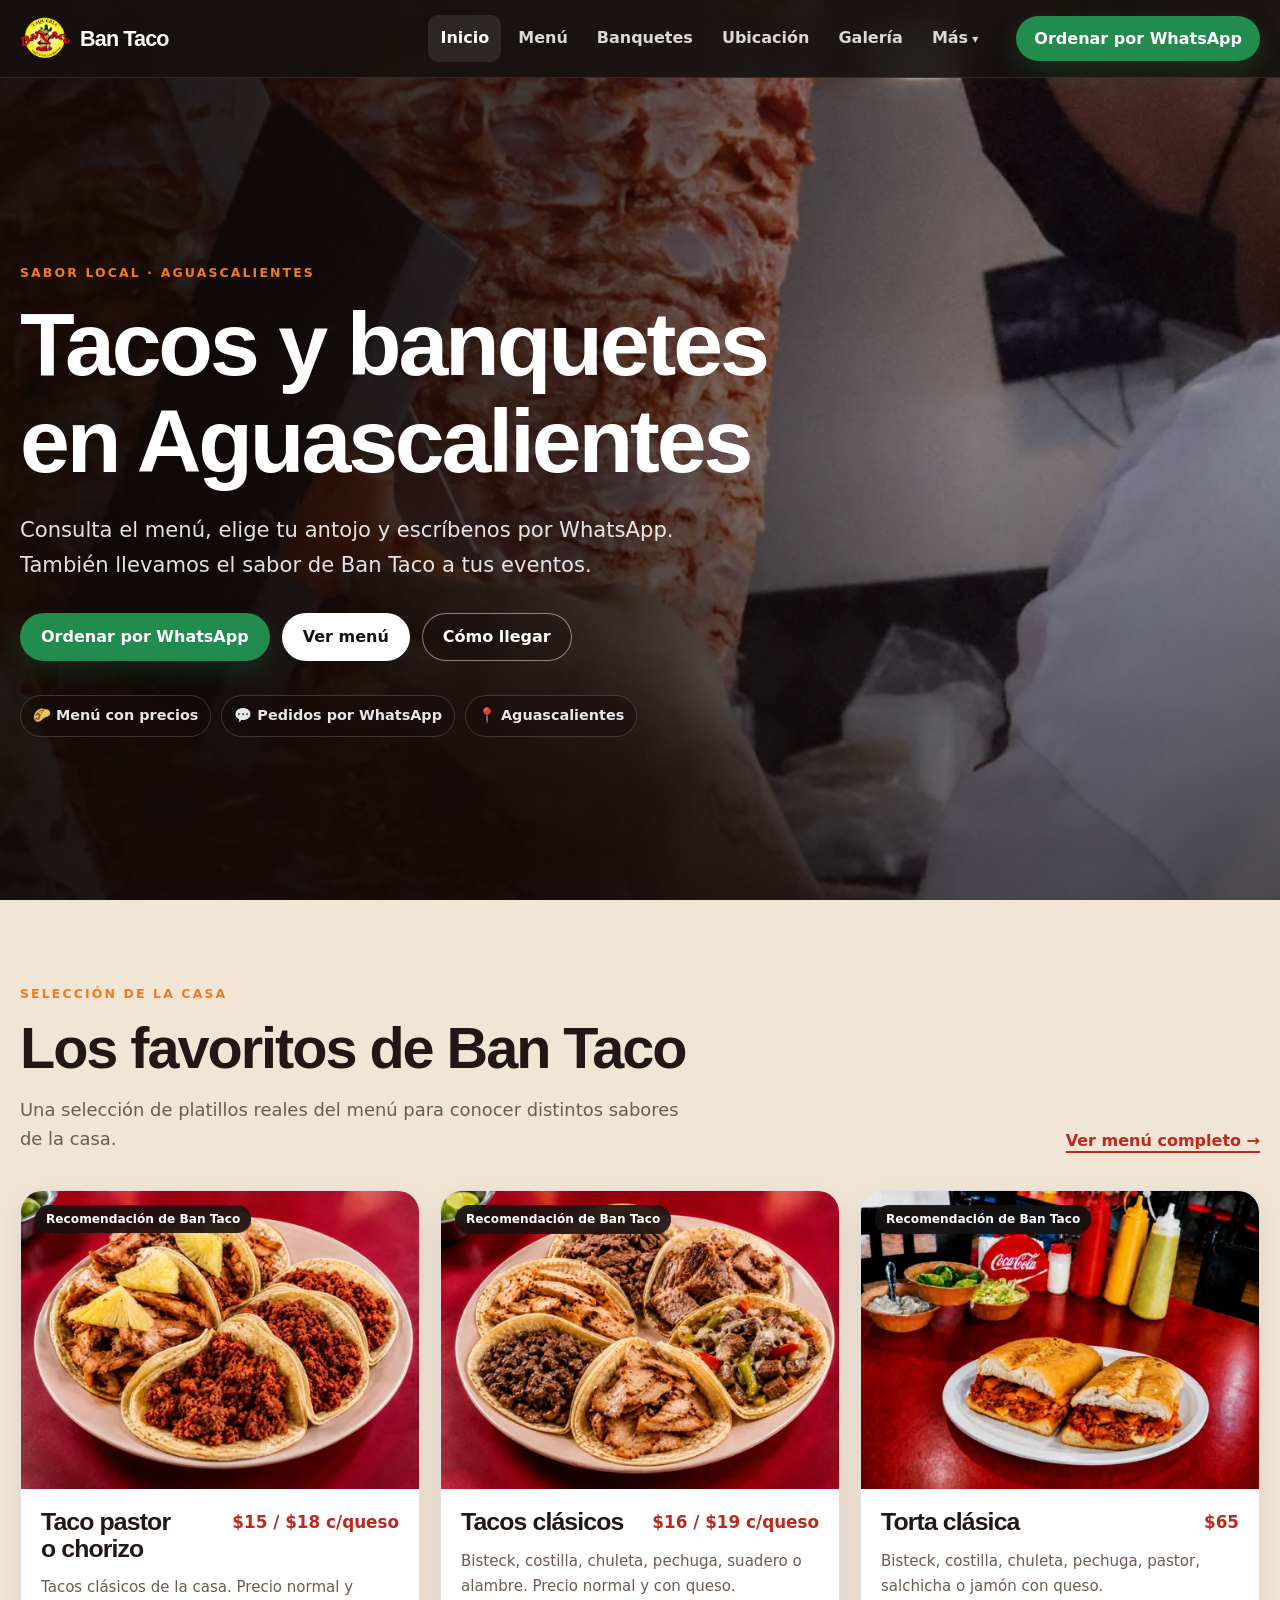
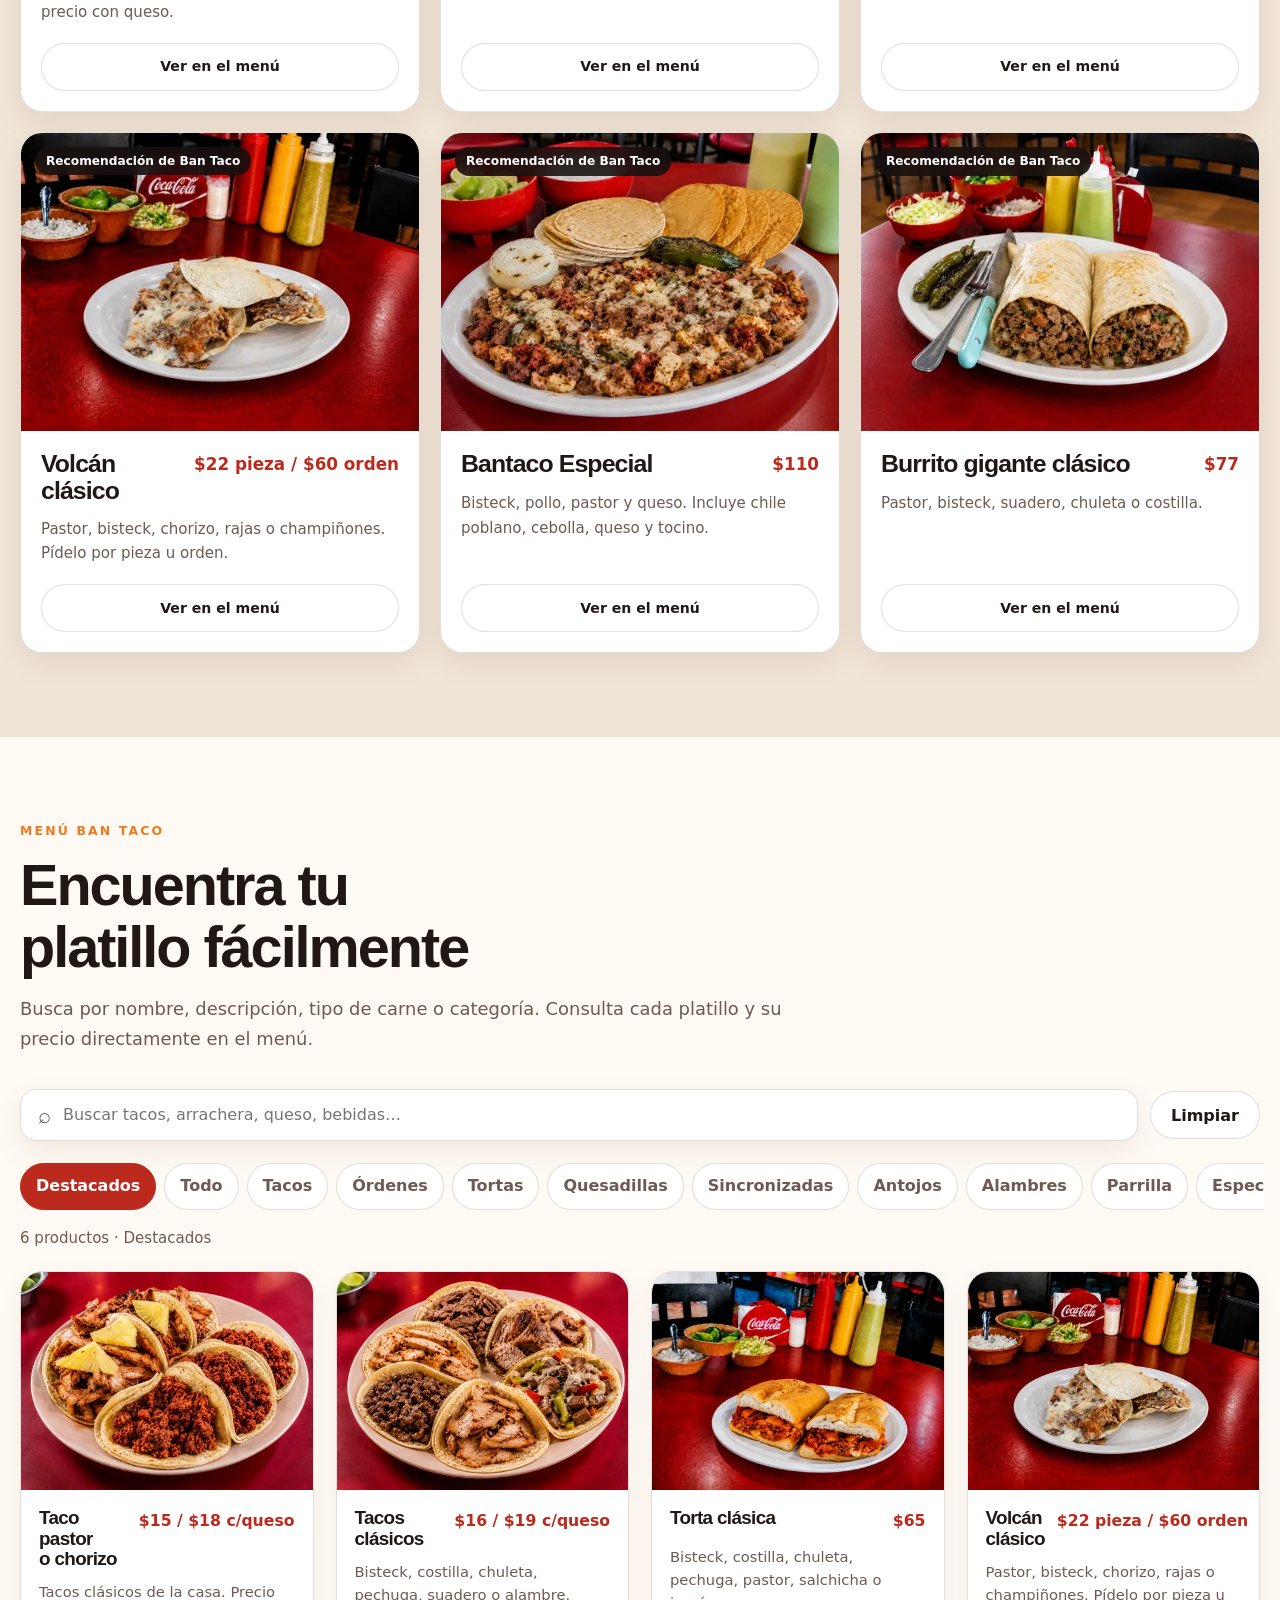
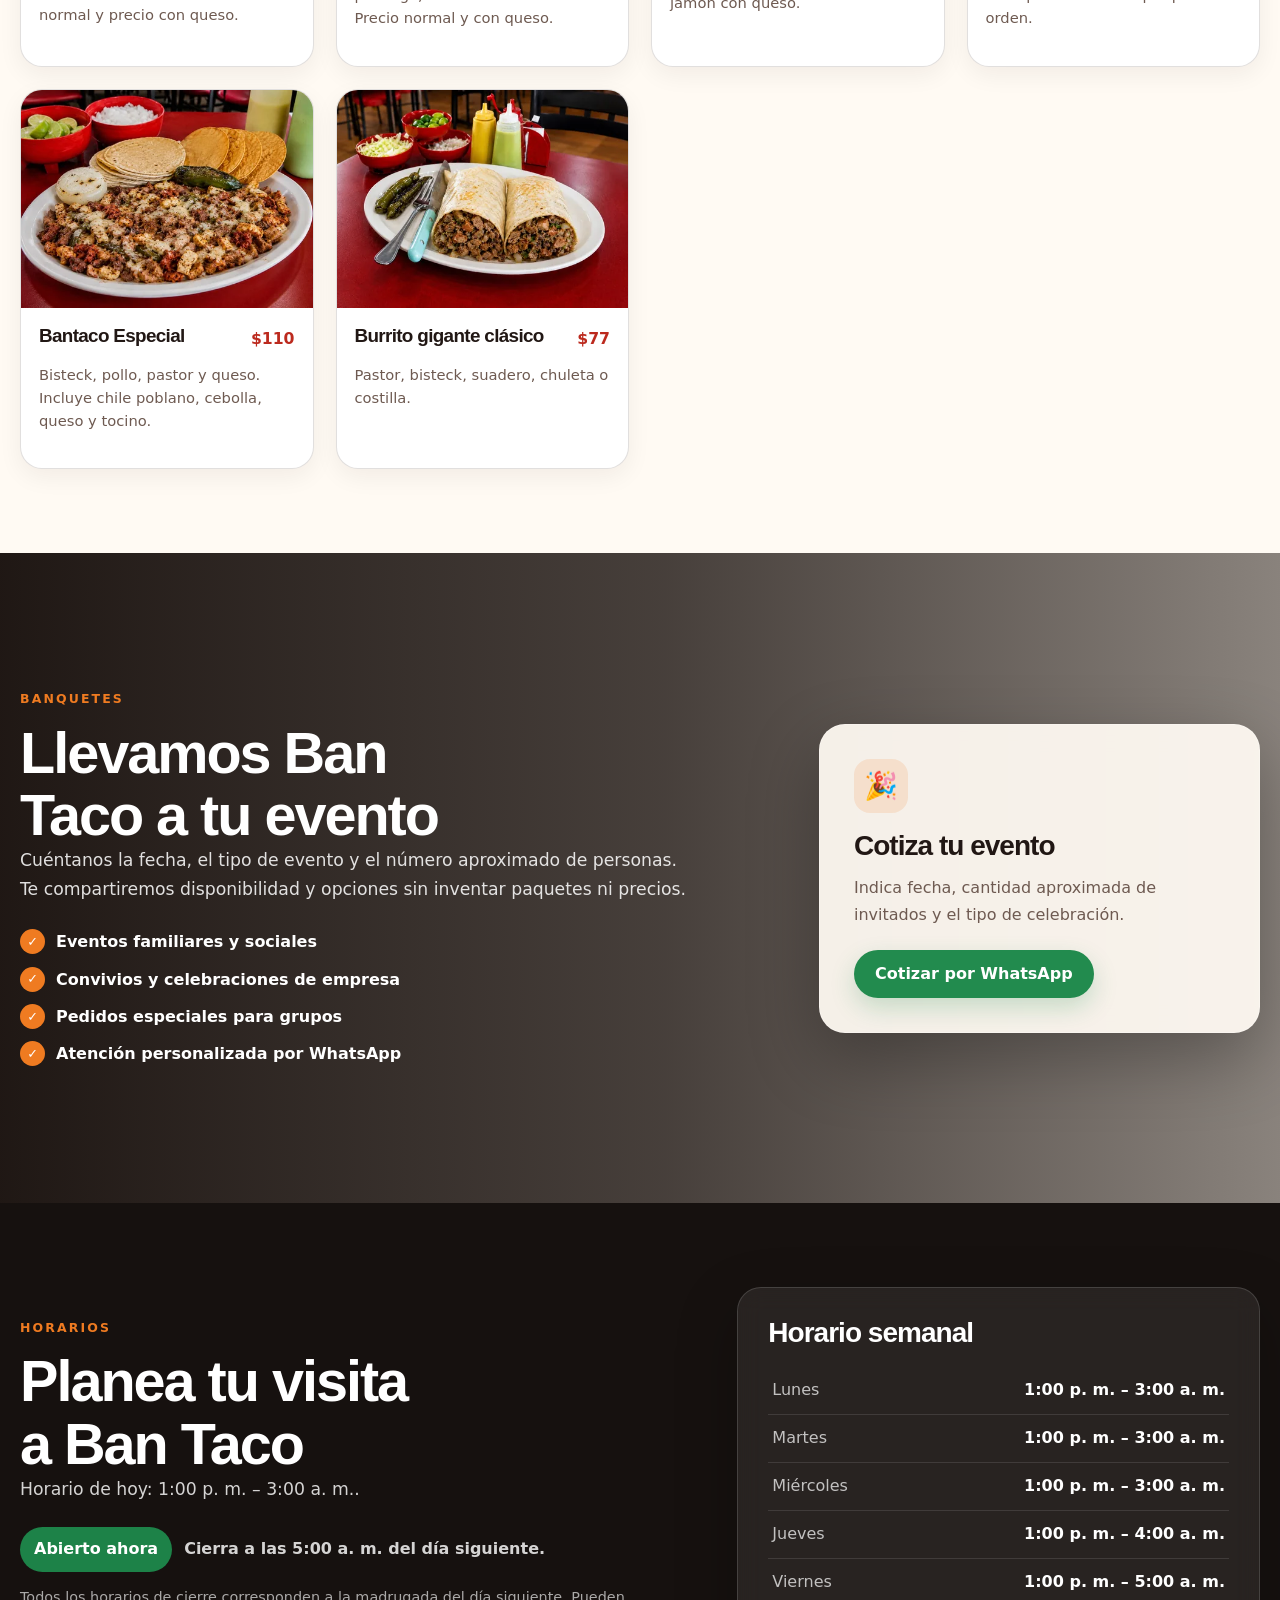
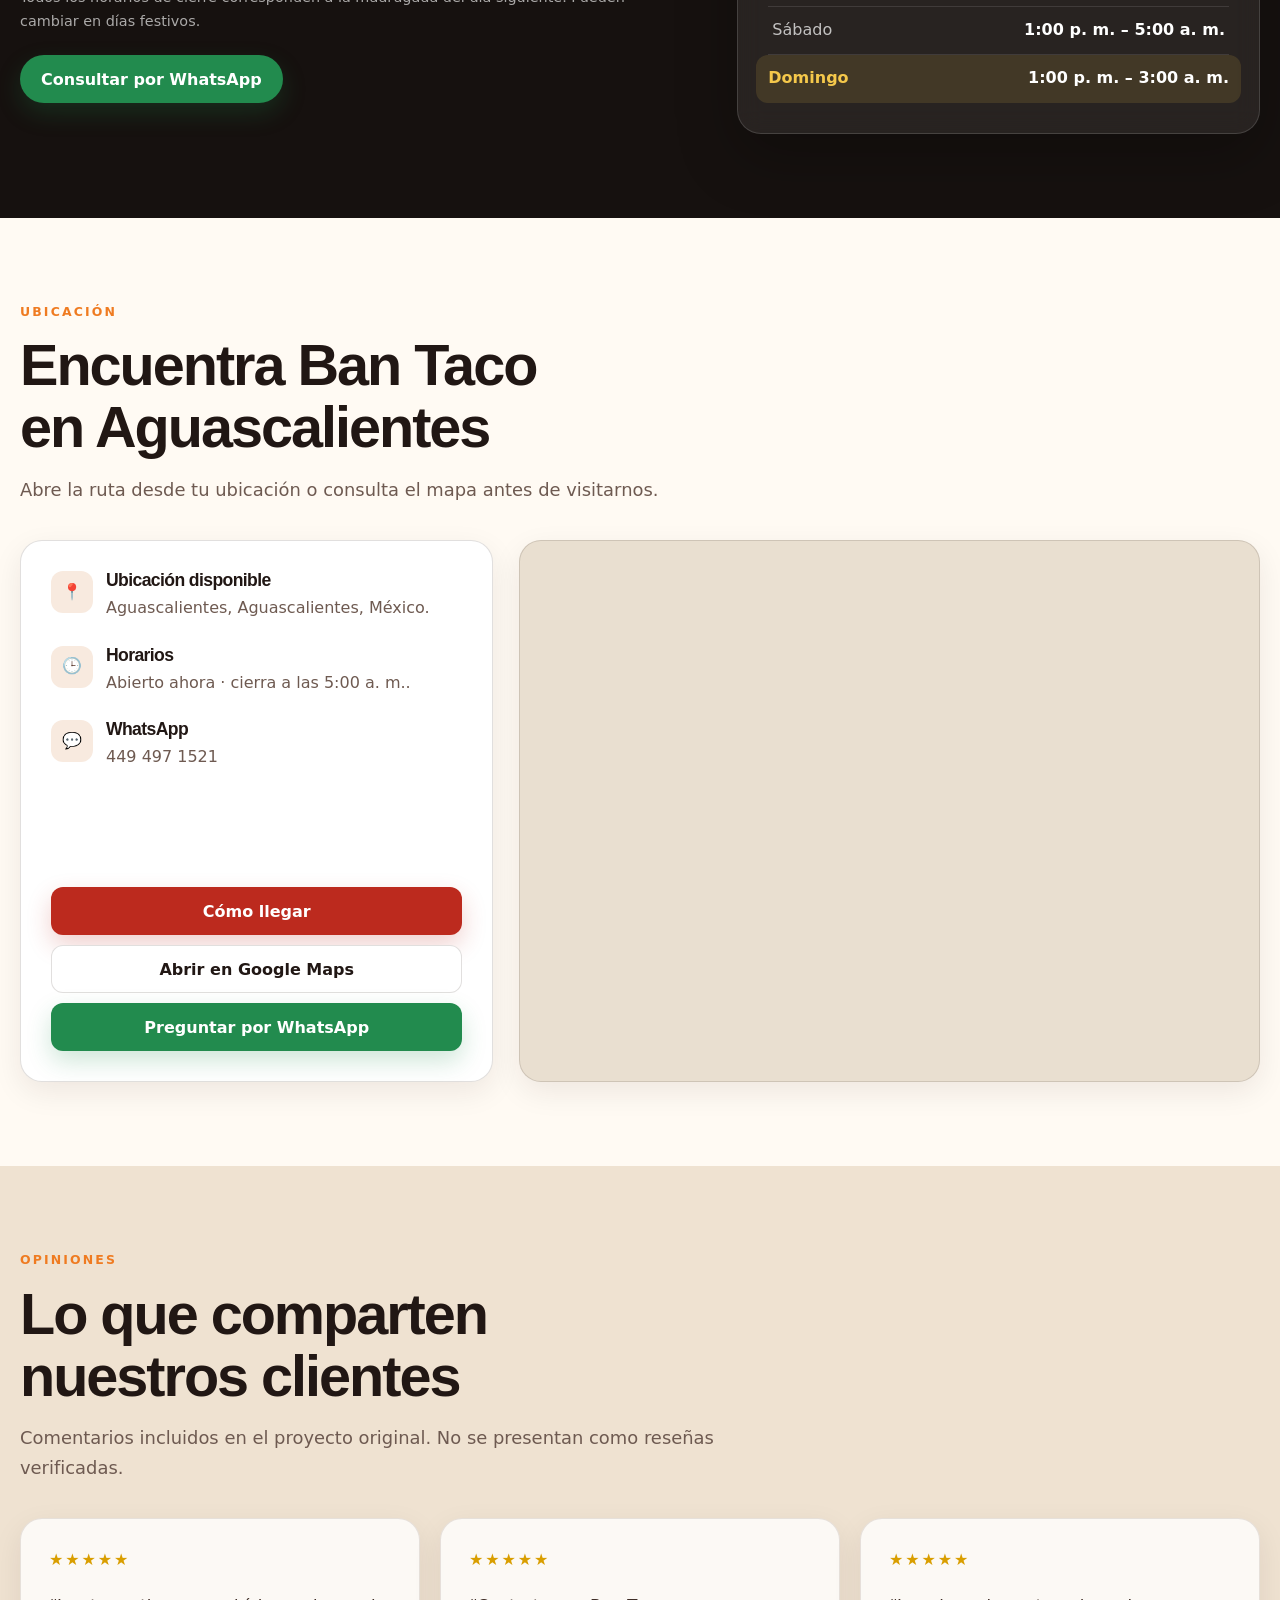
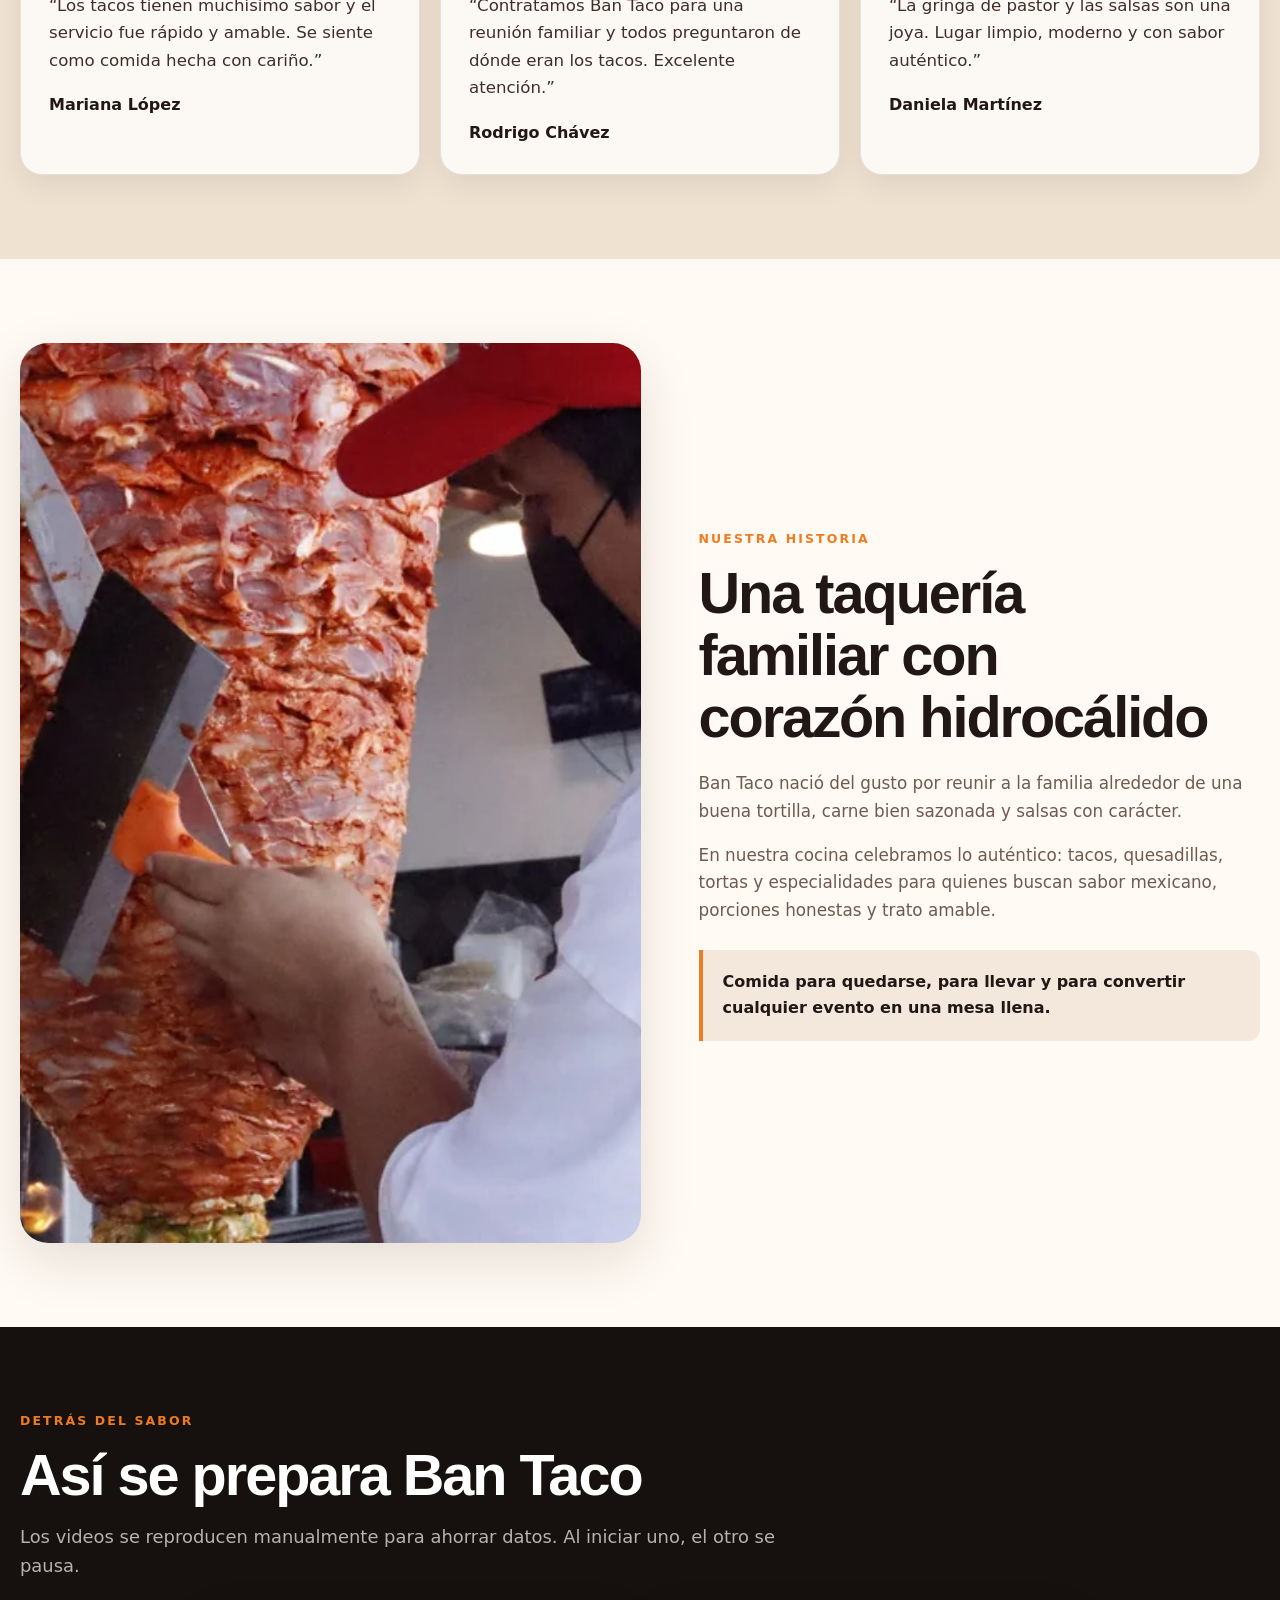
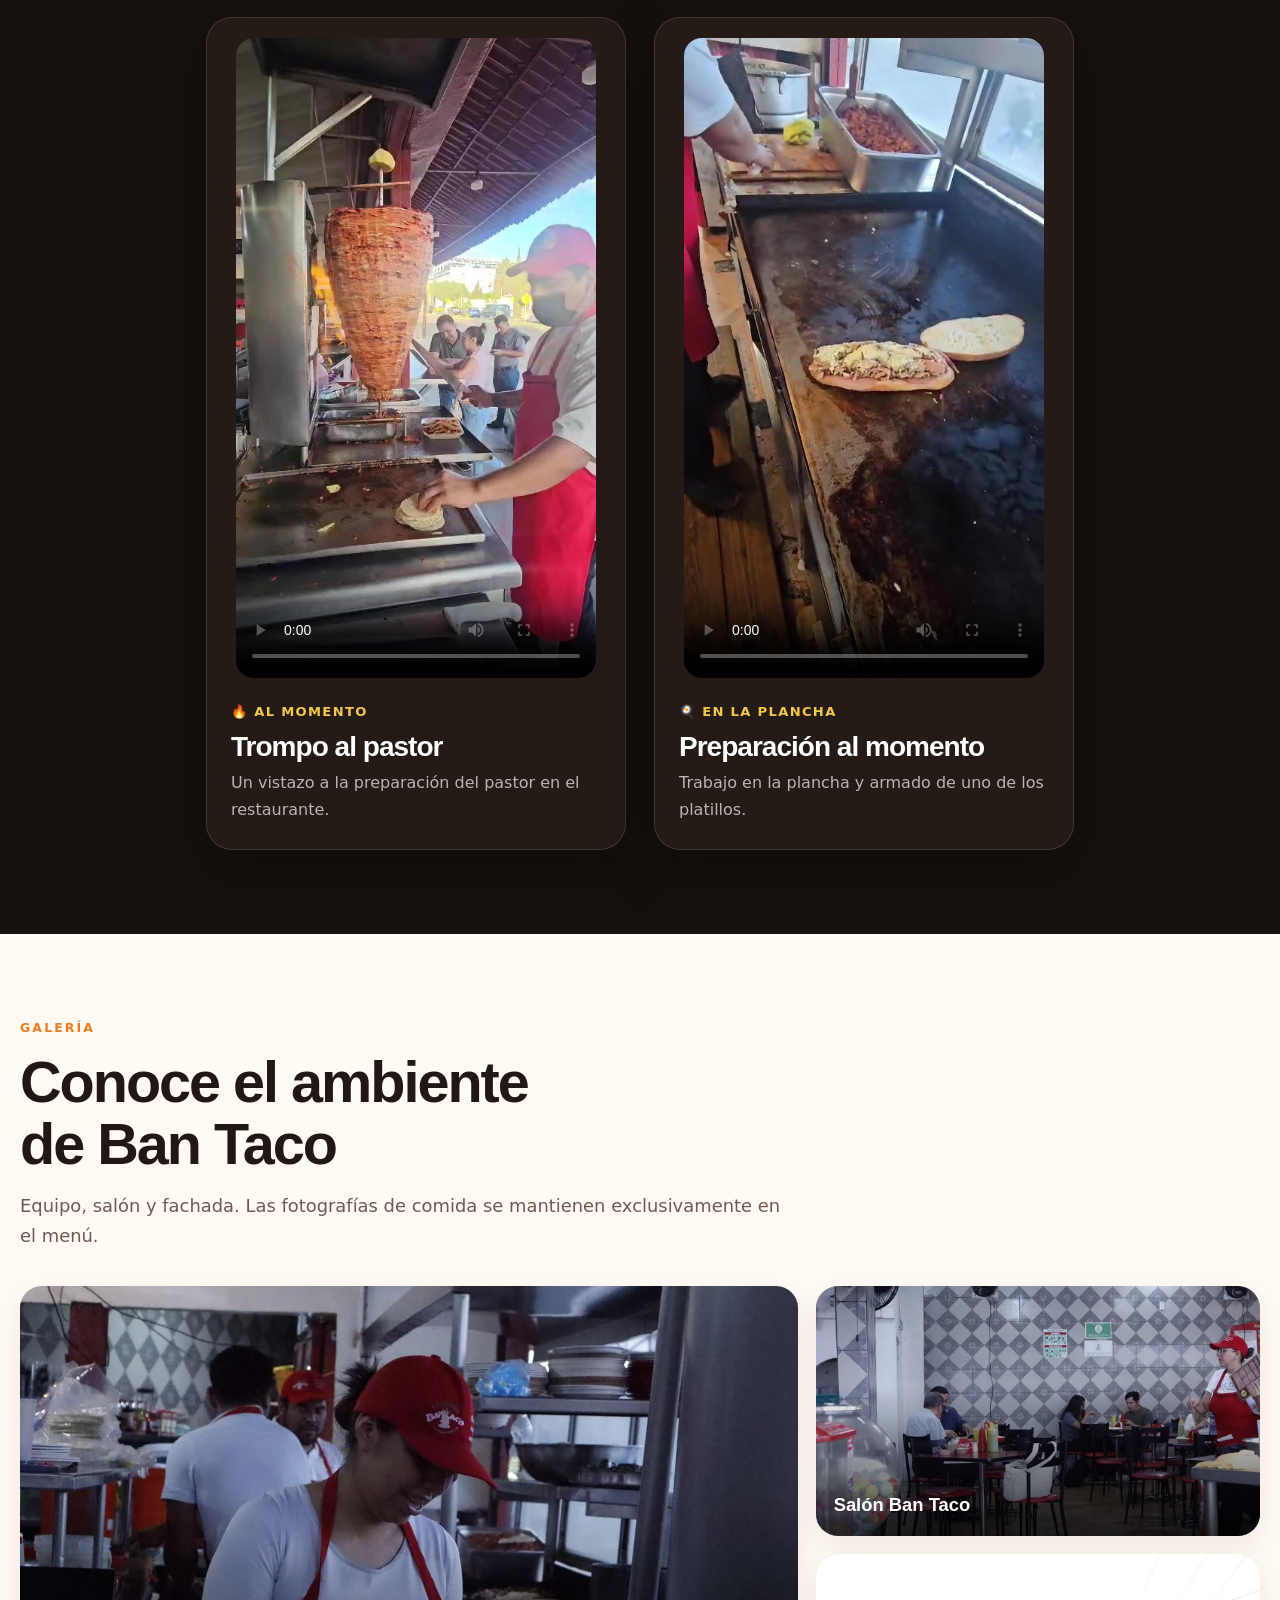
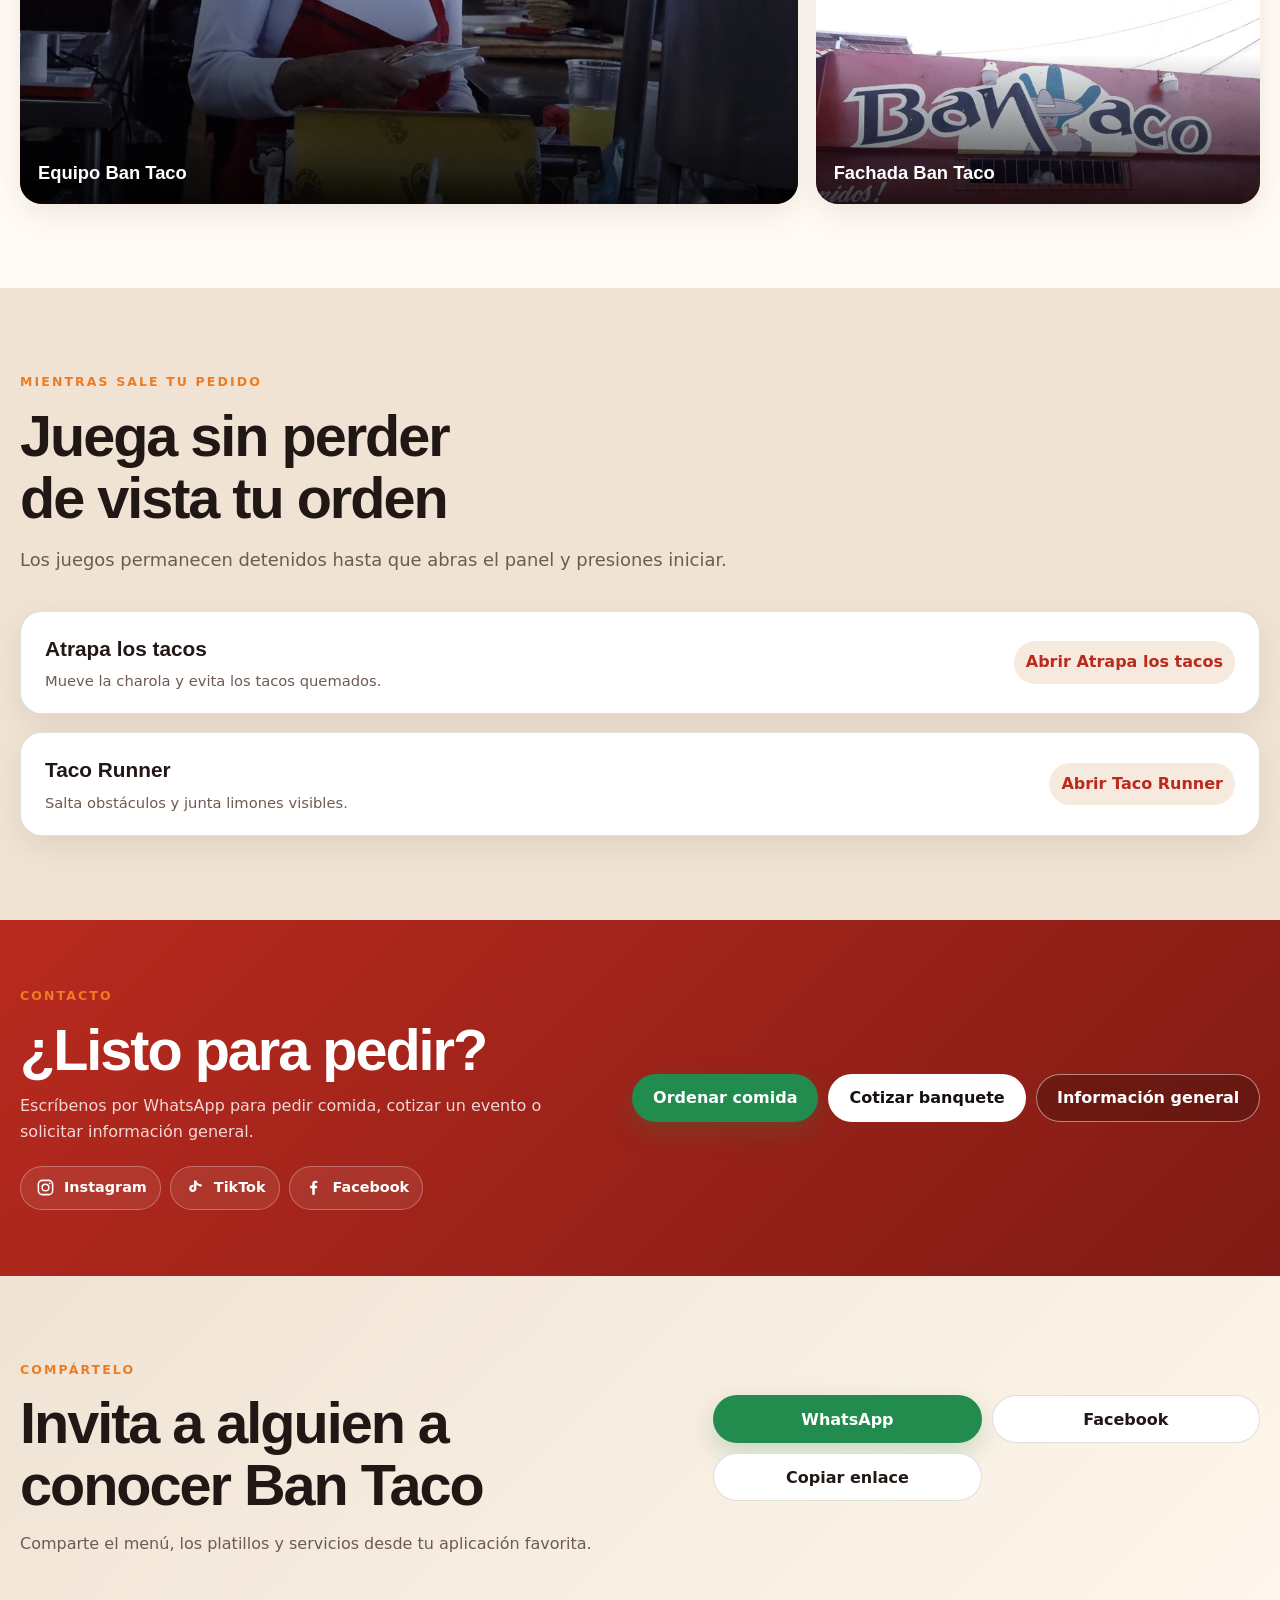
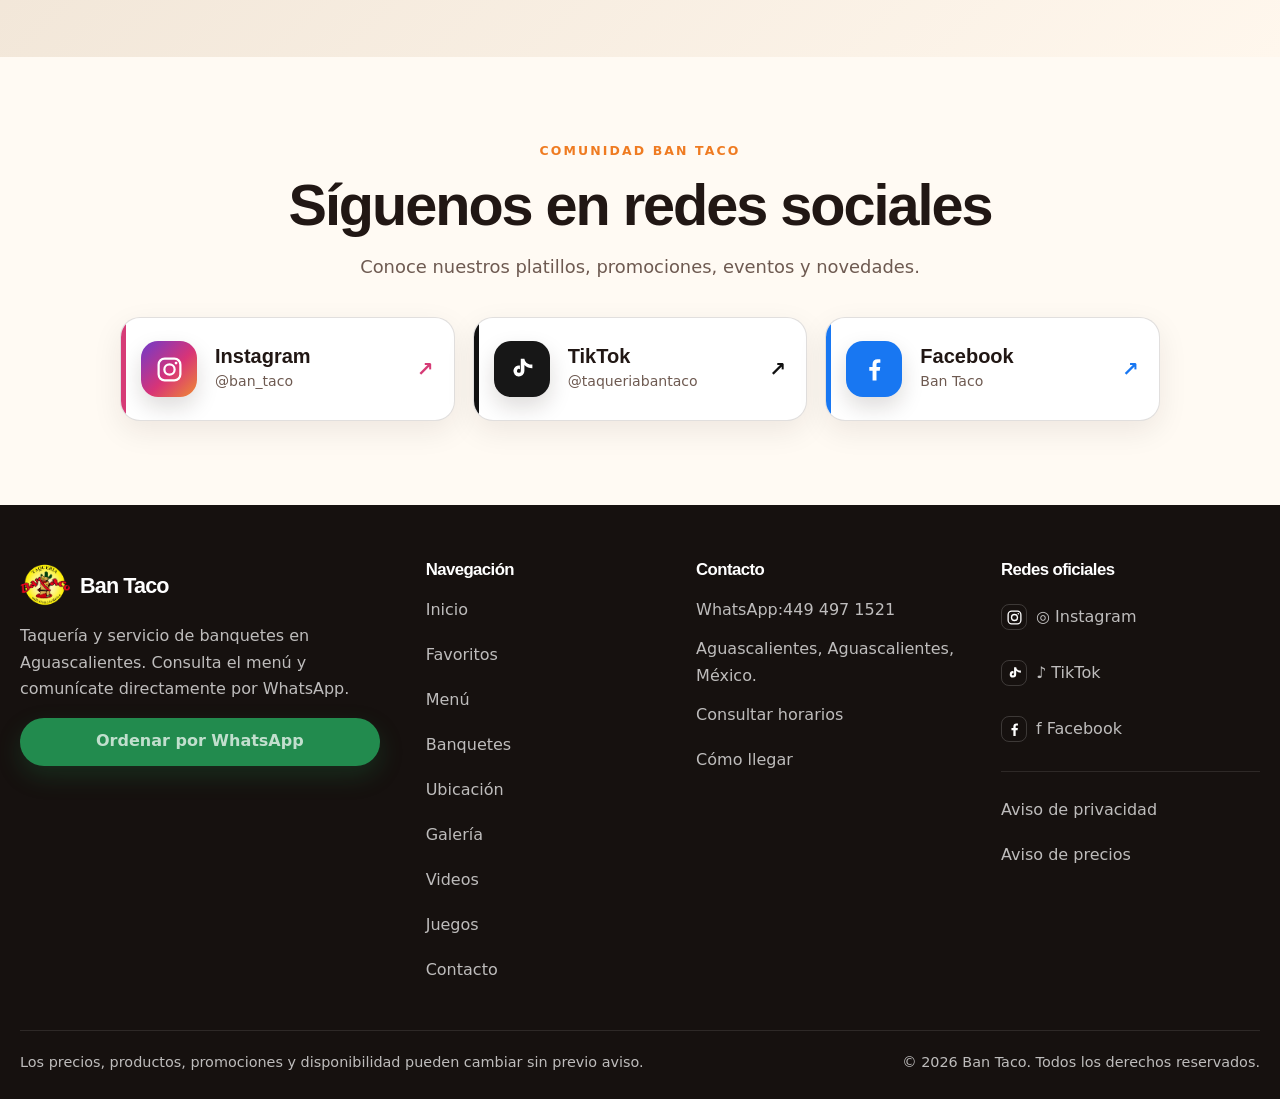
==== commit e1d97d38: "Fix missing newline at end of index.html Add newline at the end of index.html" ====
--- a/index.html
+++ b/index.html
@@ -597,4 +597,4 @@
 </div>
 </div>
 <script defer="" src="js/config.js"></script><script defer="" src="data/menu-data.js"></script><script defer="" src="data/promotions-data.js"></script><script defer="" src="js/navigation.js"></script><script defer="" src="js/menu.js"></script><script defer="" src="js/hours.js"></script><script defer="" src="js/promotions.js"></script><script defer="" src="js/share.js"></script><script defer="" src="js/gallery.js"></script><script defer="" src="js/videos.js"></script><script defer="" src="js/games/atrapa-tacos.js"></script><script defer="" src="js/games/taco-runner.js"></script><script defer="" src="js/main.js"></script></body>
-</html>+</html>   
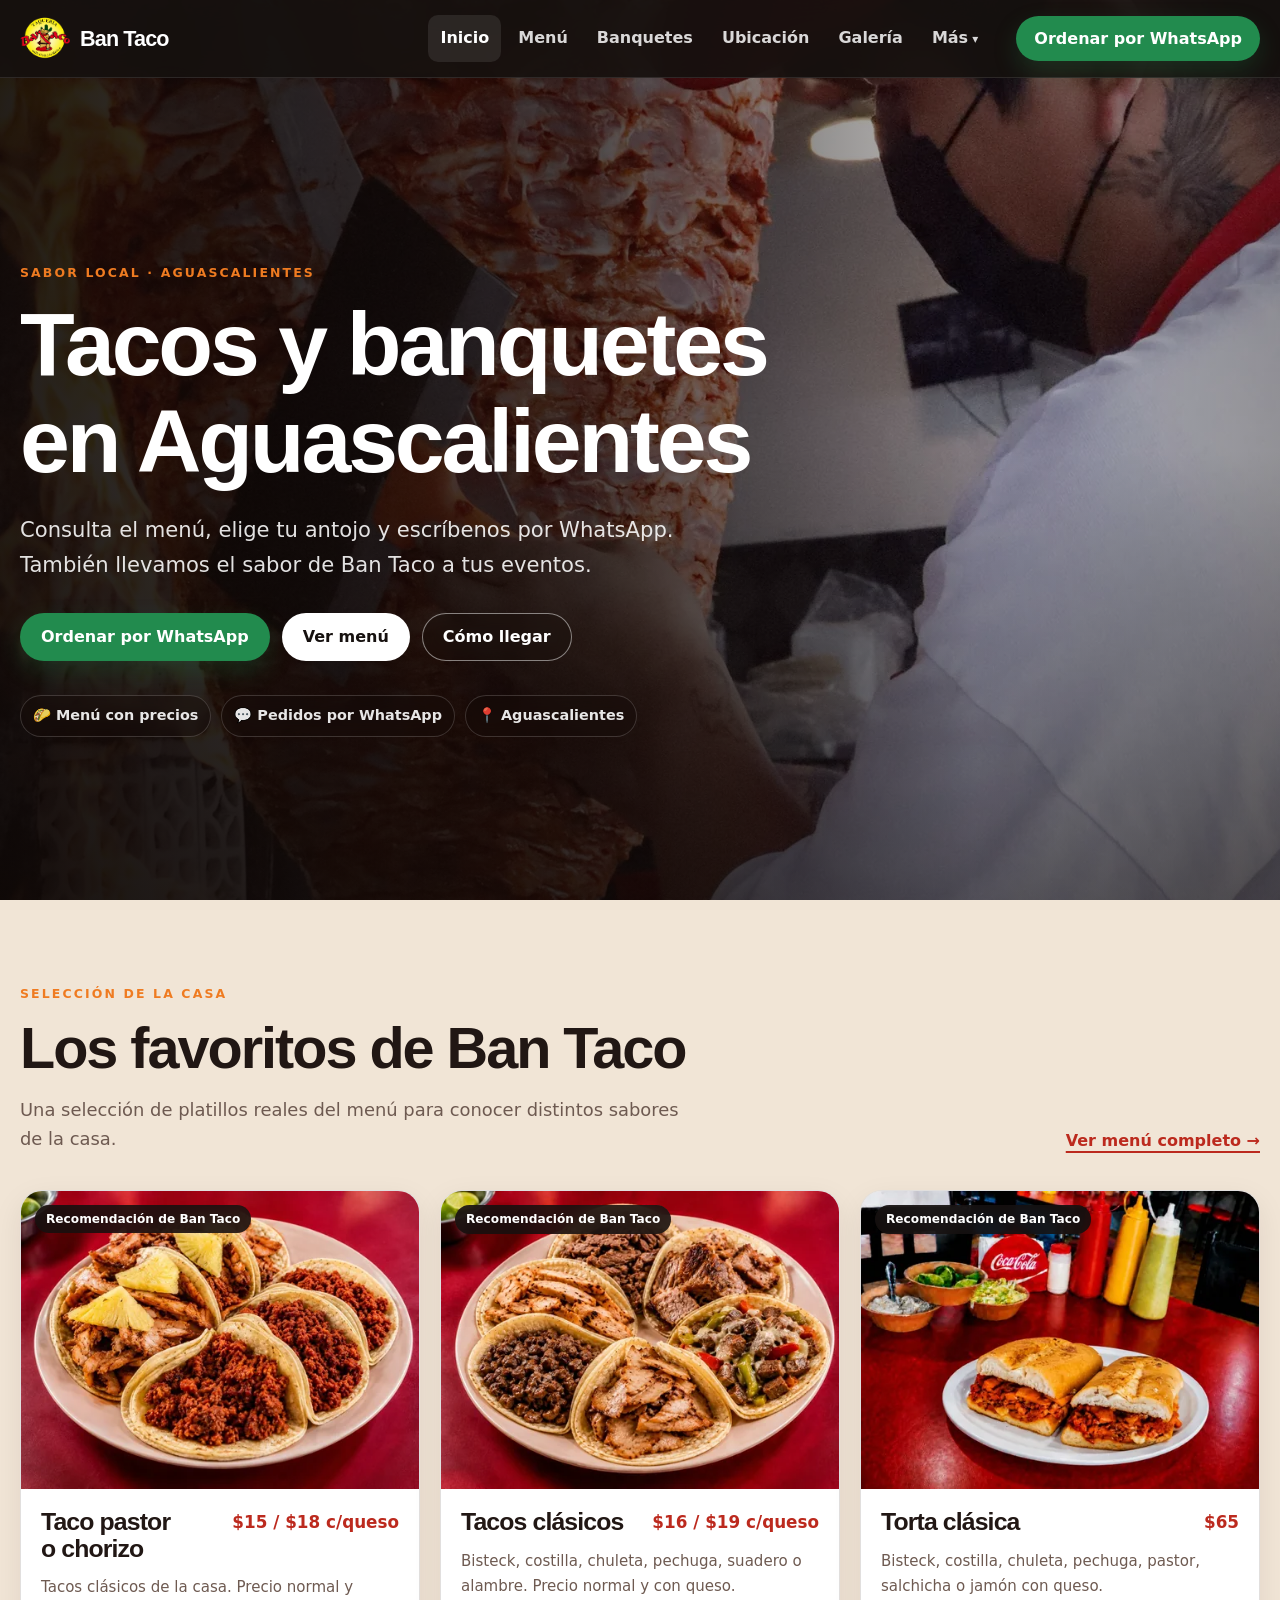
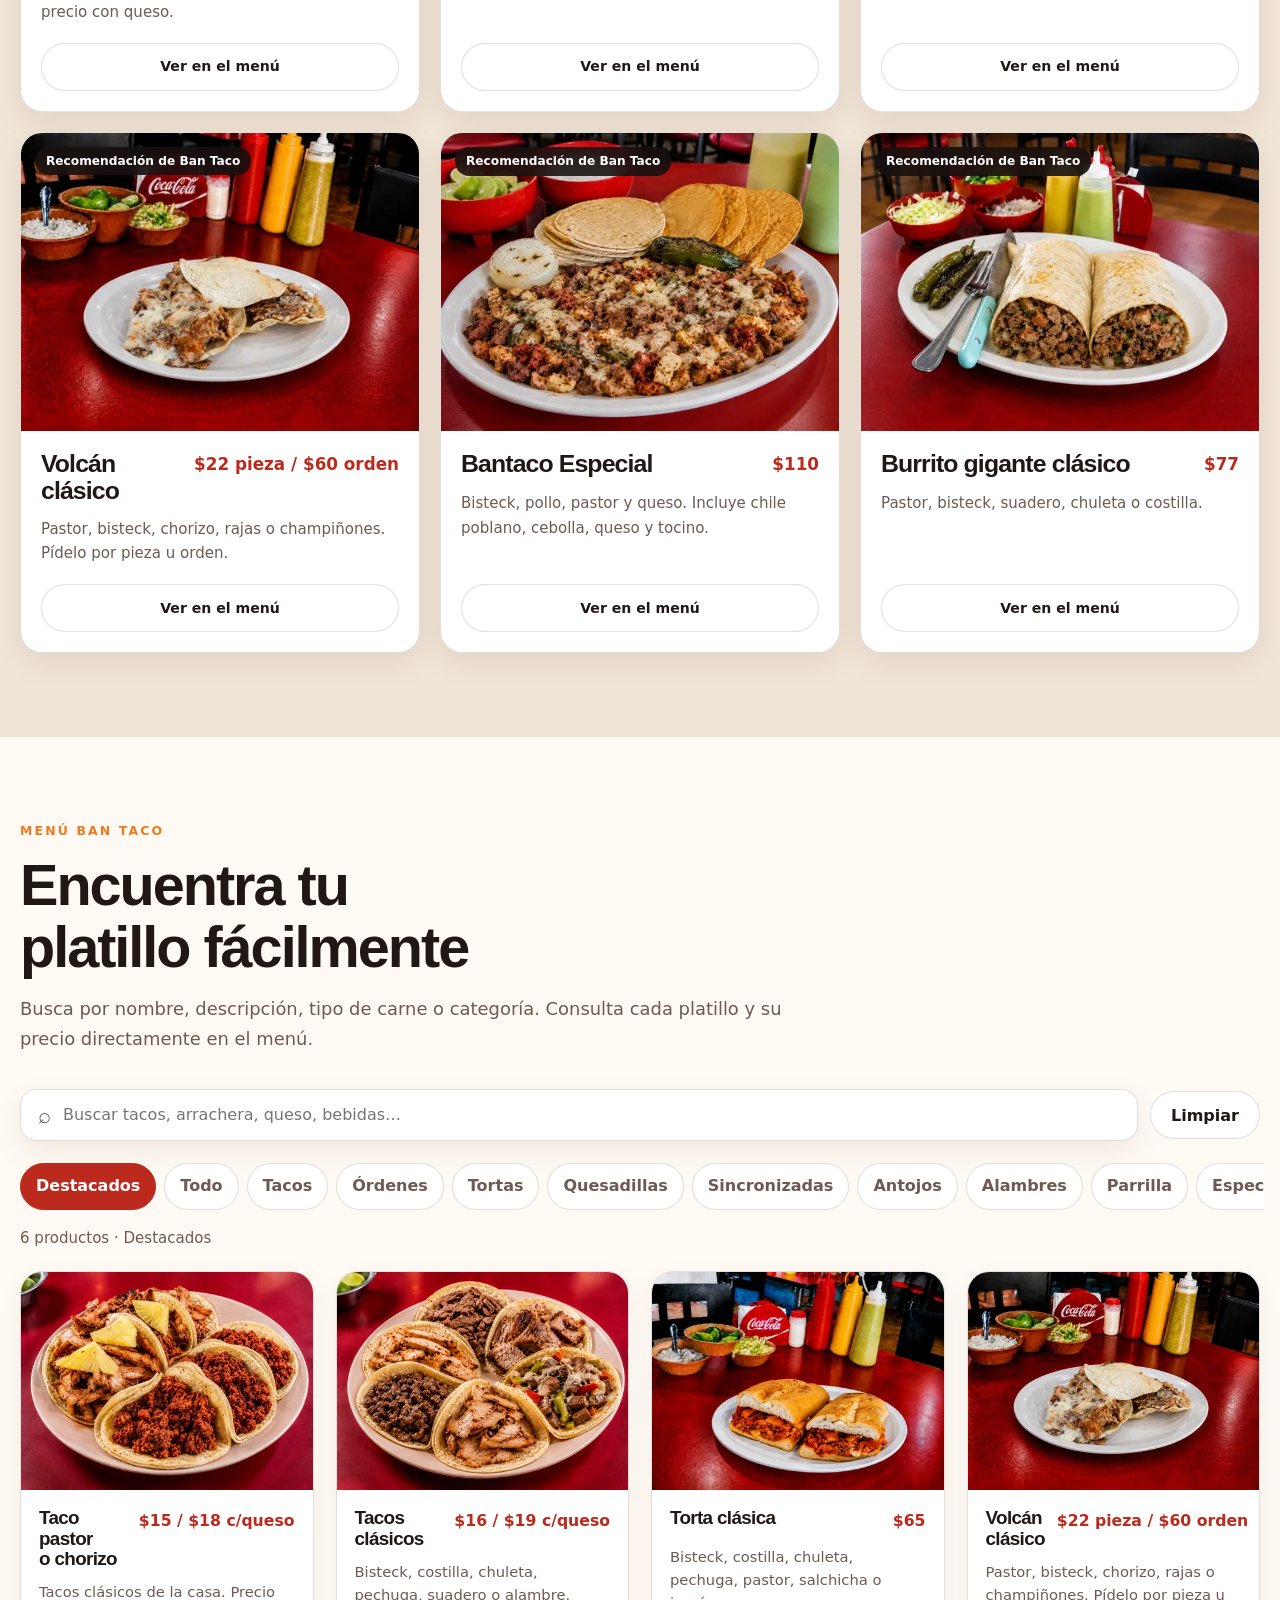
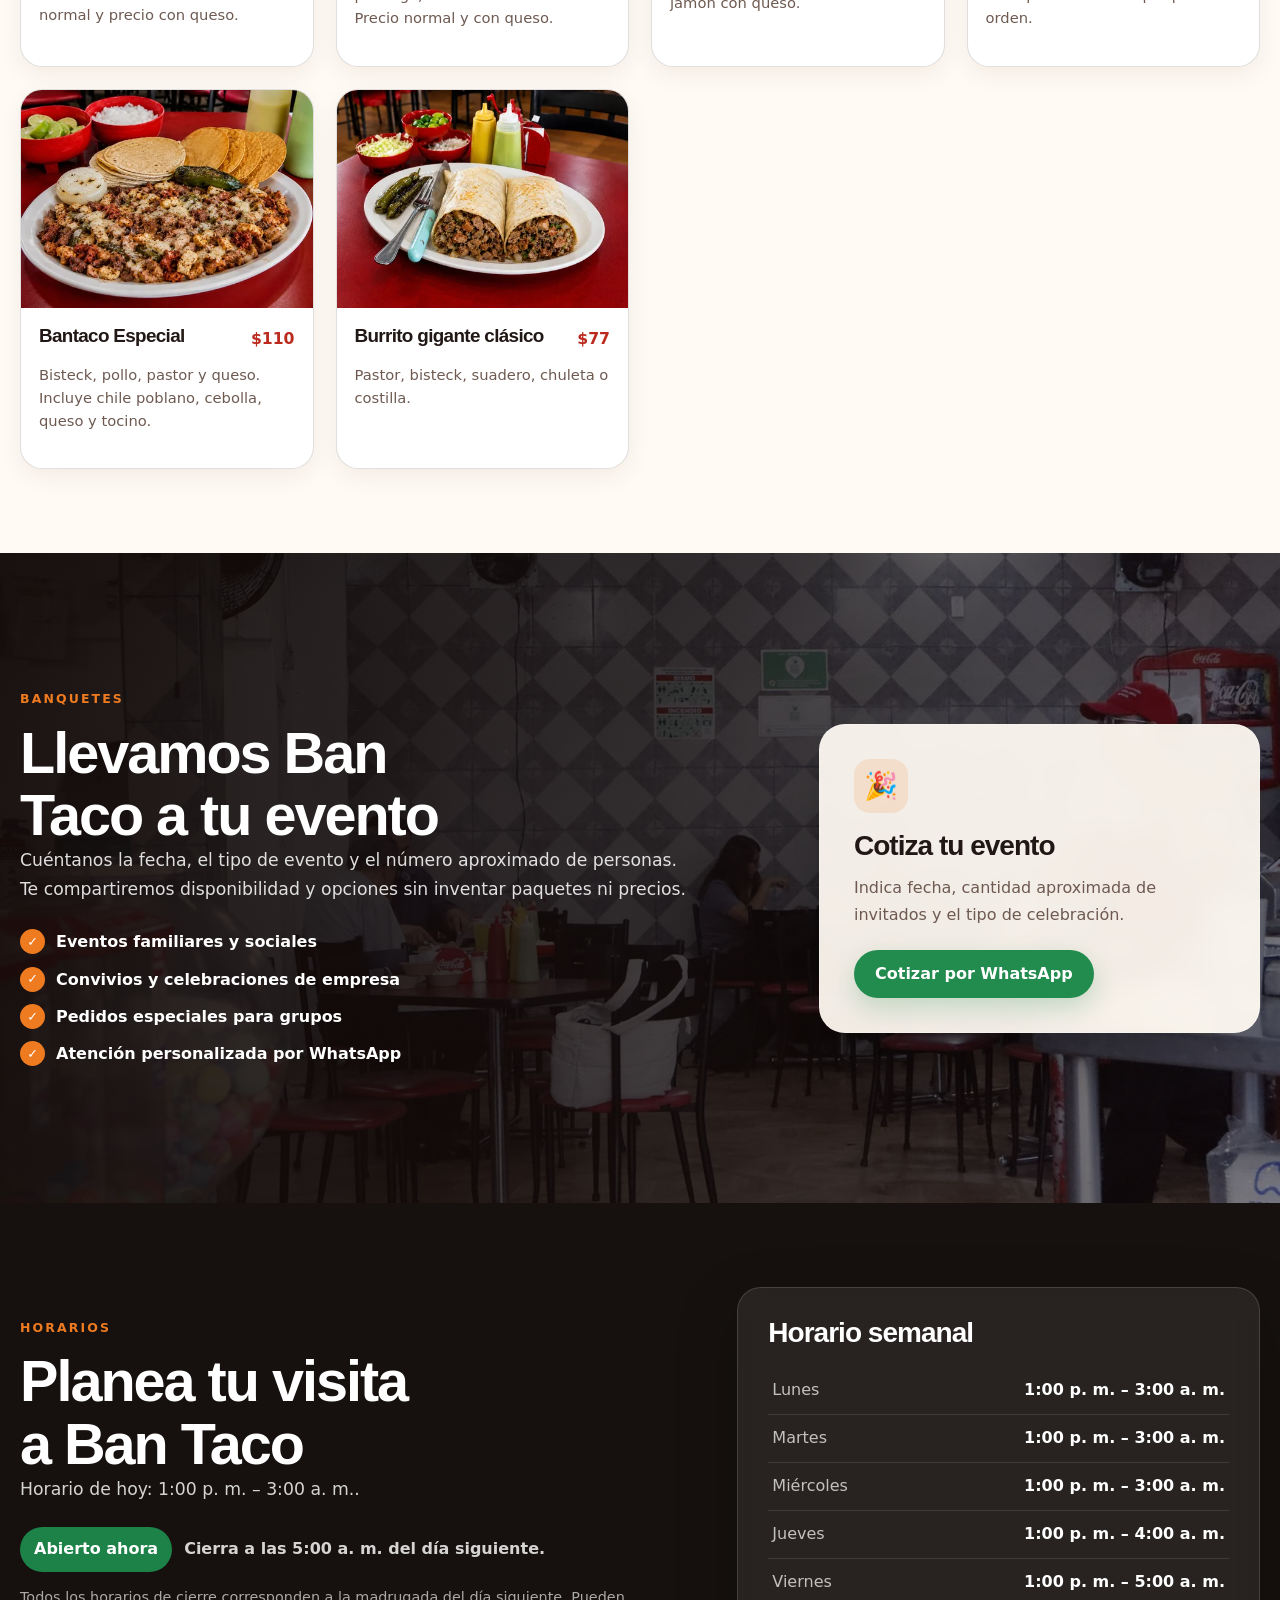
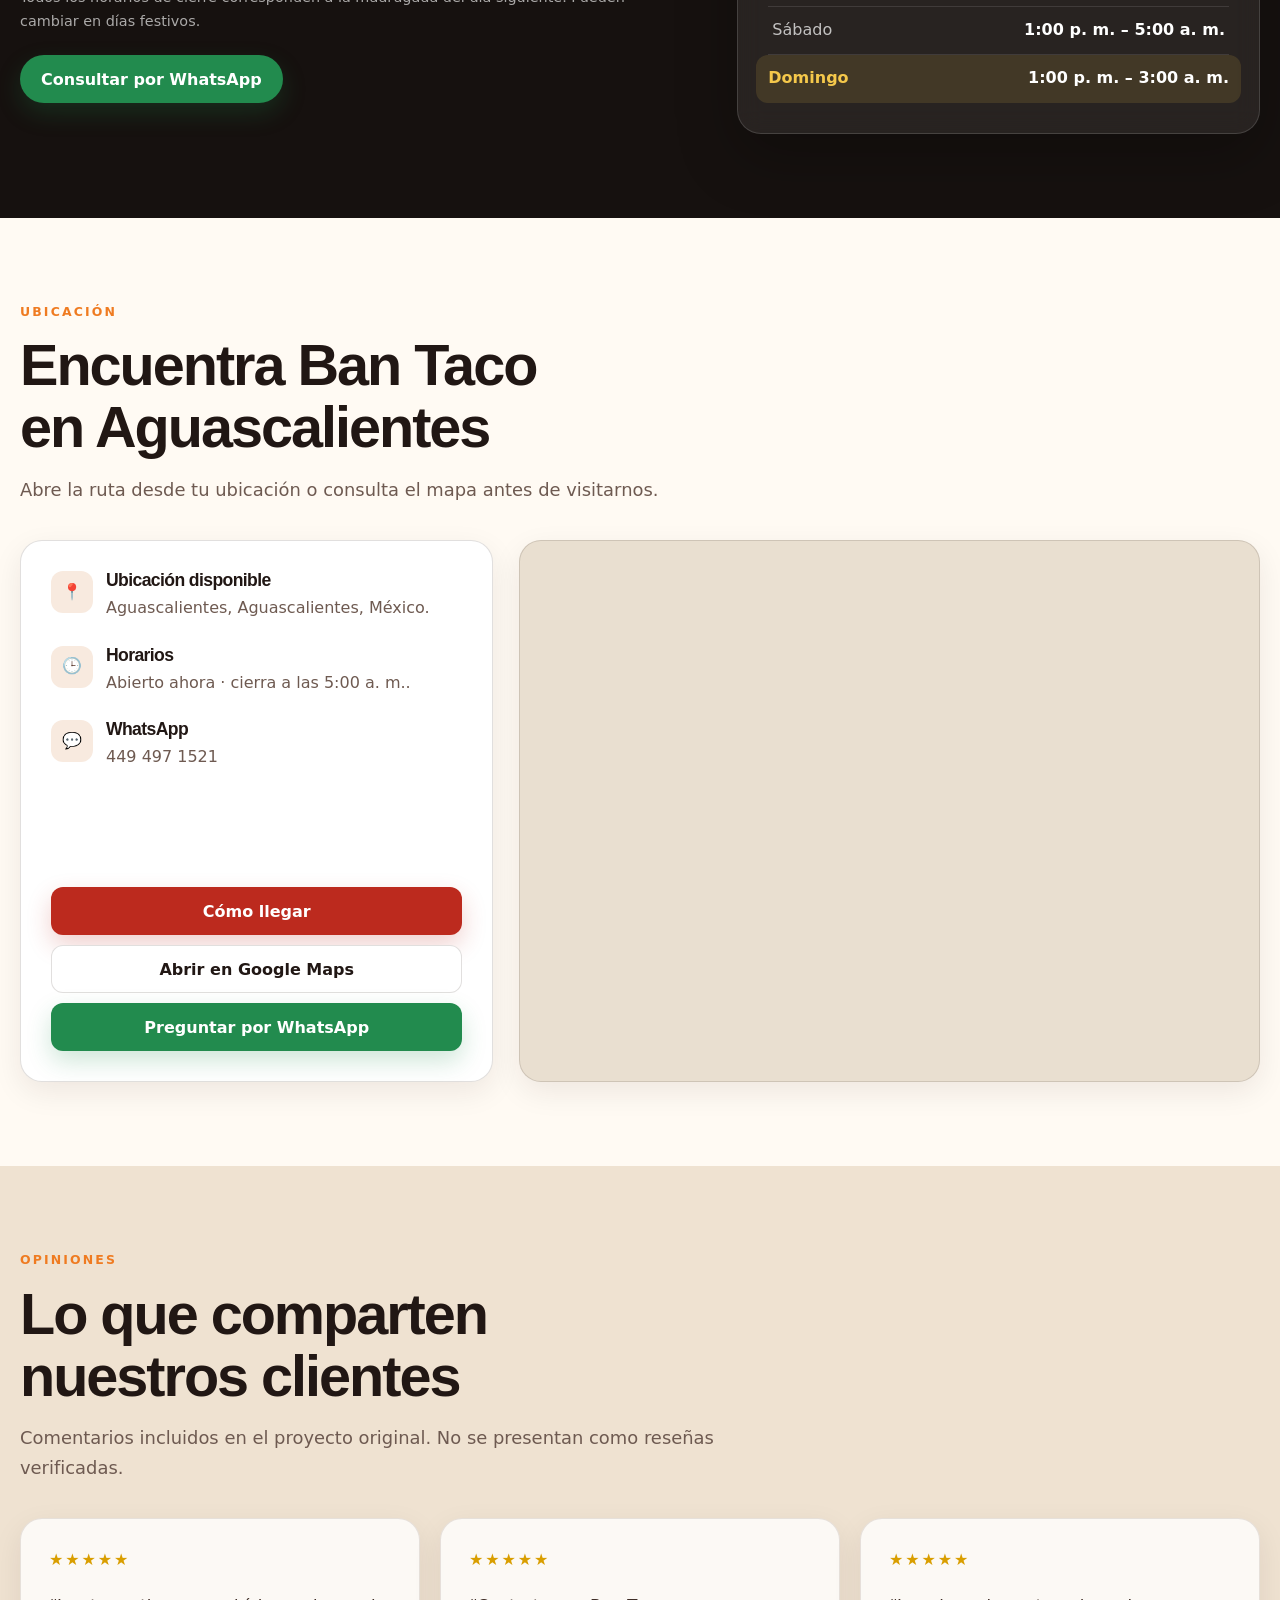
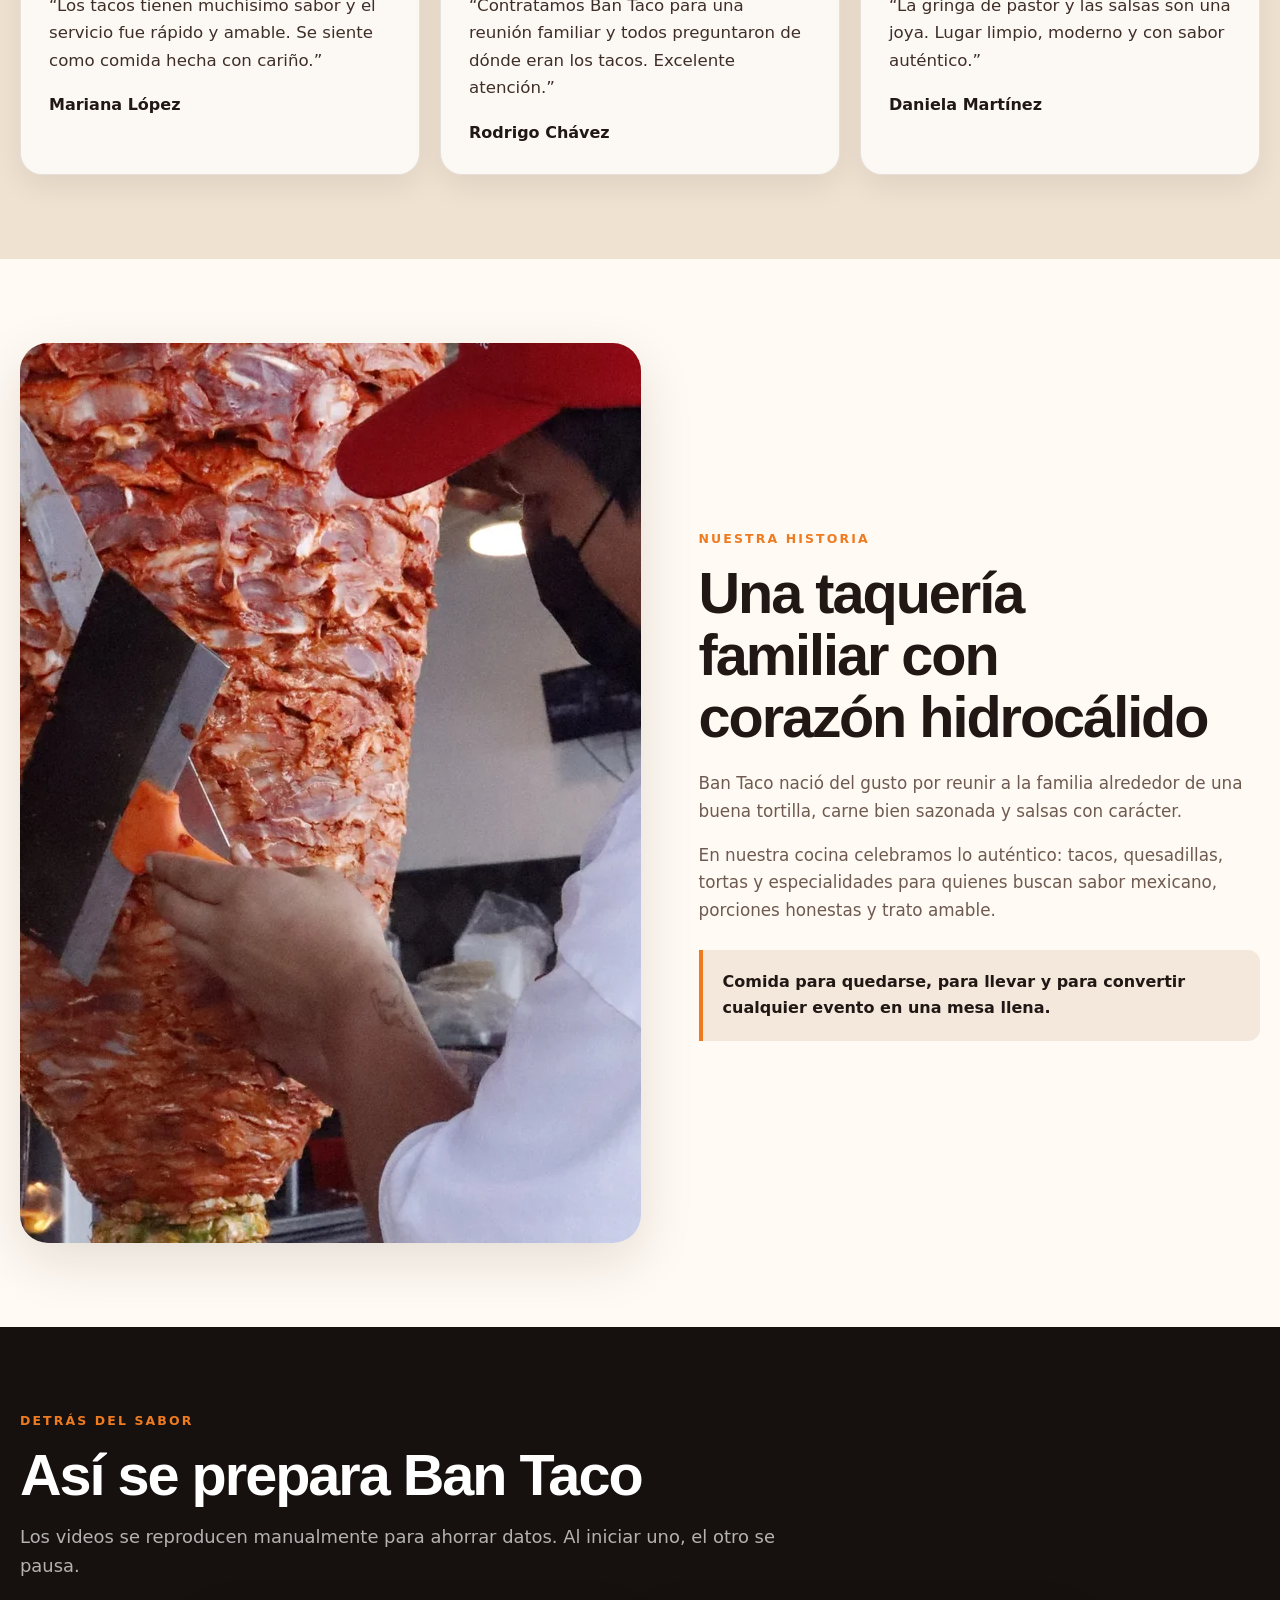
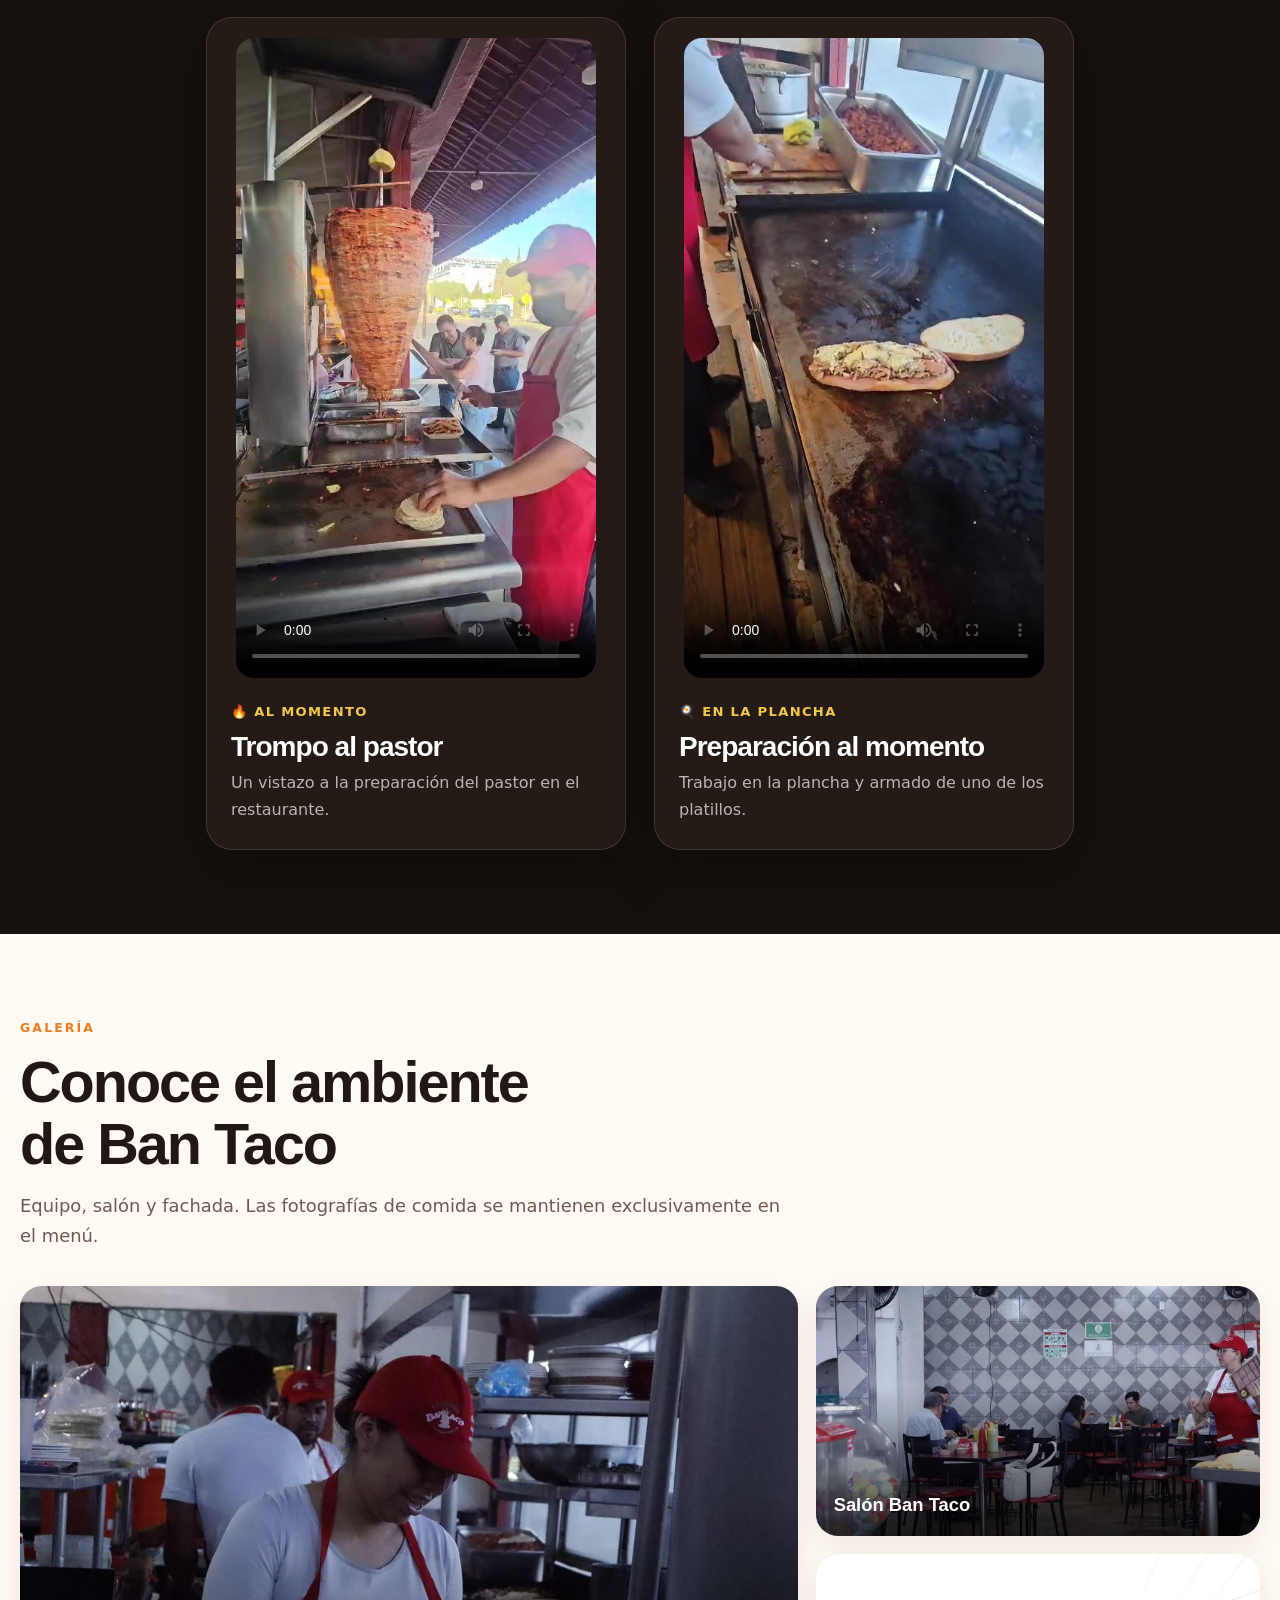
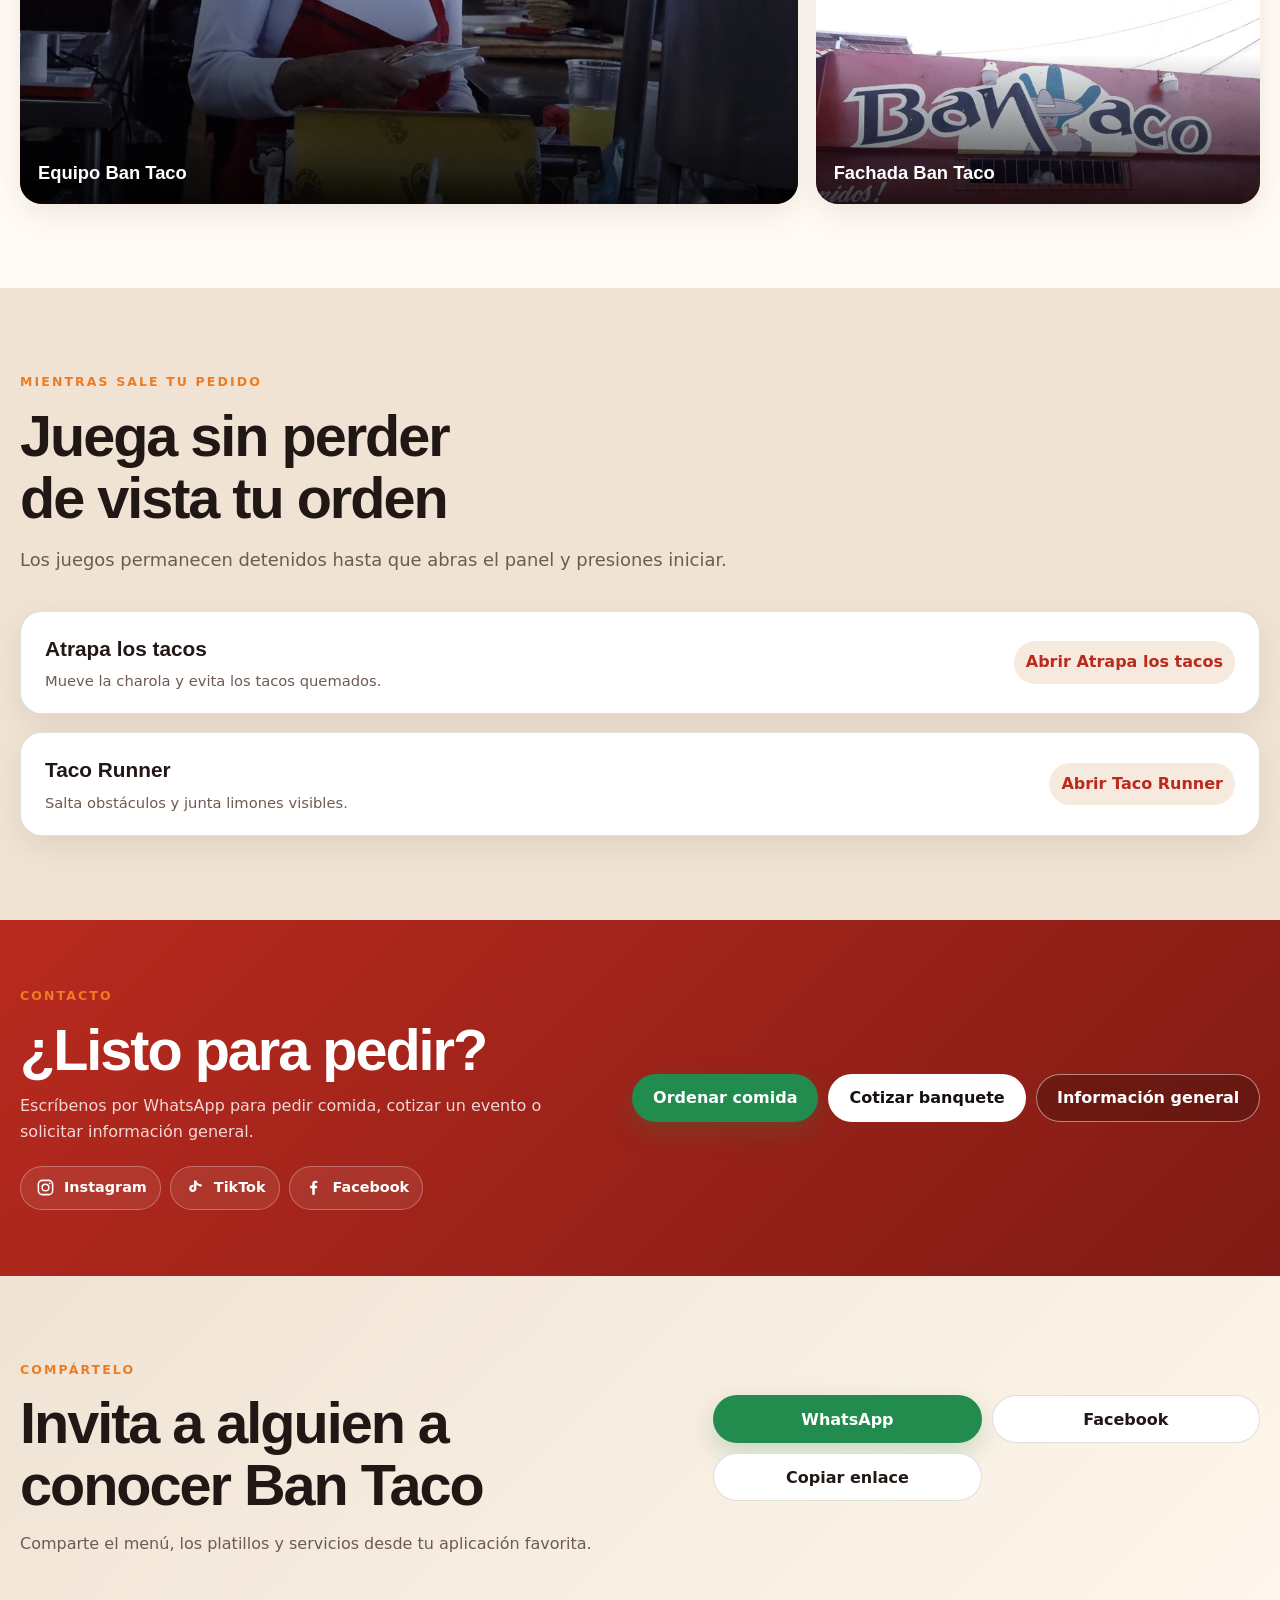
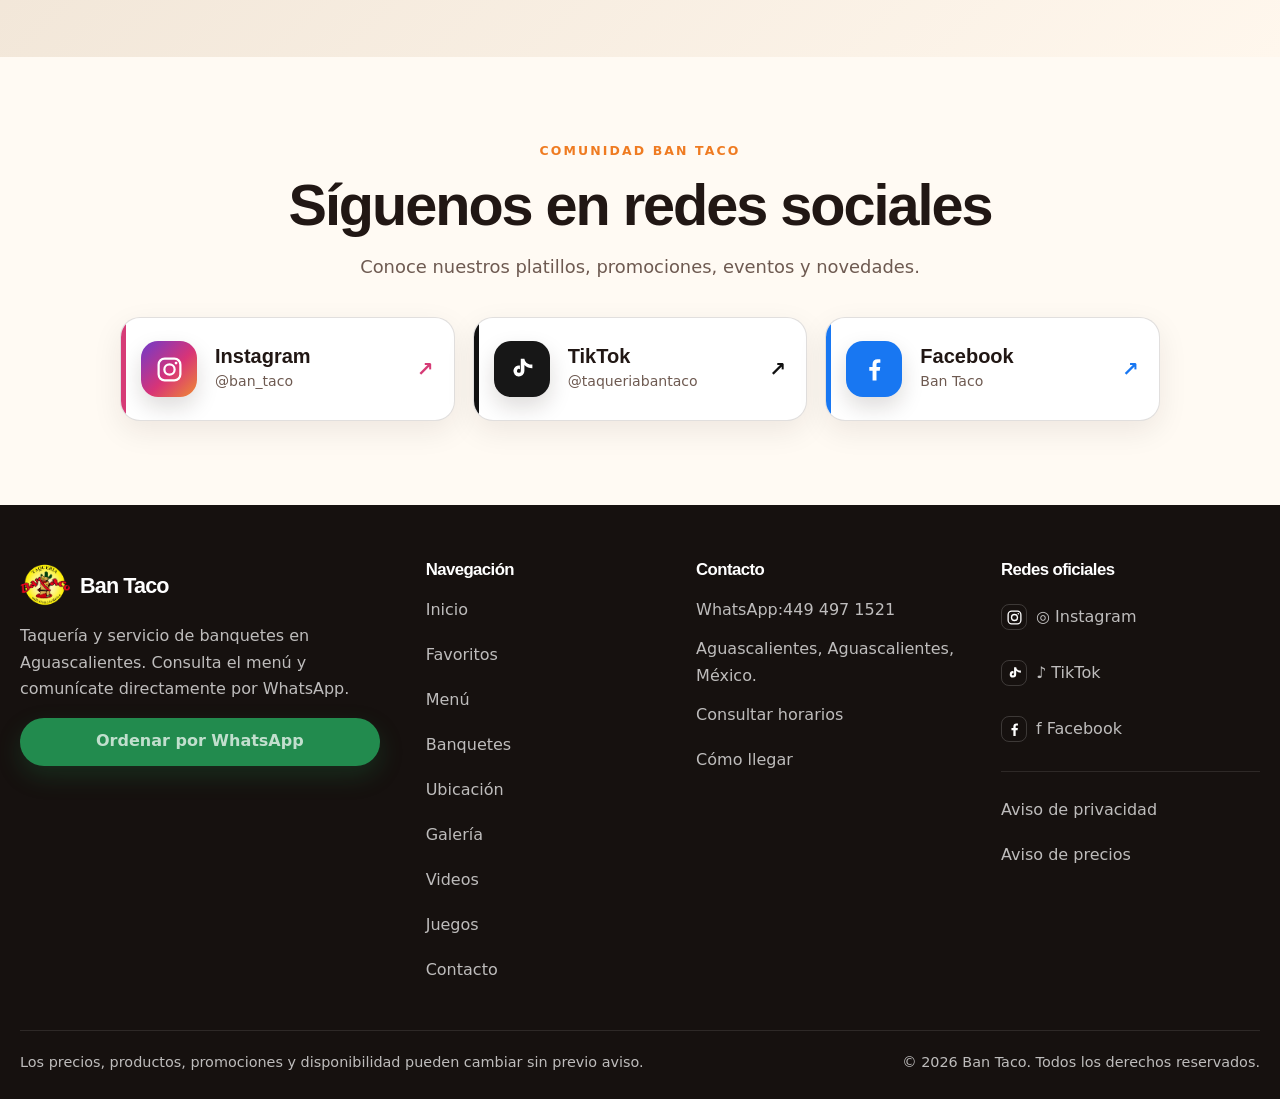
==== commit 5c95b7b8: "Fix HTML closing tag for proper structure" ====
--- a/index.html
+++ b/index.html
@@ -12,7 +12,7 @@
 <meta content="restaurant" property="og:type"/>
 <meta content="es_MX" property="og:locale"/>
 <meta content="Ban Taco | Tacos y banquetes en Aguascalientes" property="og:title"/>
-<meta content="Menú, pedidos por WhatsApp, banquetes y ubicación de Ban Taco." property="og:description"/>
+<meta content="Menú, pedidos por WhatsApp, banquetes y ubicación de Ban Taco." property="og:description"/>   
 <meta content="https://TU-USUARIO.github.io/TU-REPOSITORIO/" property="og:url"/>
 <meta content="https://TU-USUARIO.github.io/TU-REPOSITORIO/assets/images/site/hero-1600.jpg" property="og:image"/>
 <meta content="Trompo al pastor de Ban Taco" property="og:image:alt"/>
@@ -597,4 +597,4 @@
 </div>
 </div>
 <script defer="" src="js/config.js"></script><script defer="" src="data/menu-data.js"></script><script defer="" src="data/promotions-data.js"></script><script defer="" src="js/navigation.js"></script><script defer="" src="js/menu.js"></script><script defer="" src="js/hours.js"></script><script defer="" src="js/promotions.js"></script><script defer="" src="js/share.js"></script><script defer="" src="js/gallery.js"></script><script defer="" src="js/videos.js"></script><script defer="" src="js/games/atrapa-tacos.js"></script><script defer="" src="js/games/taco-runner.js"></script><script defer="" src="js/main.js"></script></body>
-</html>   
+</html>                       
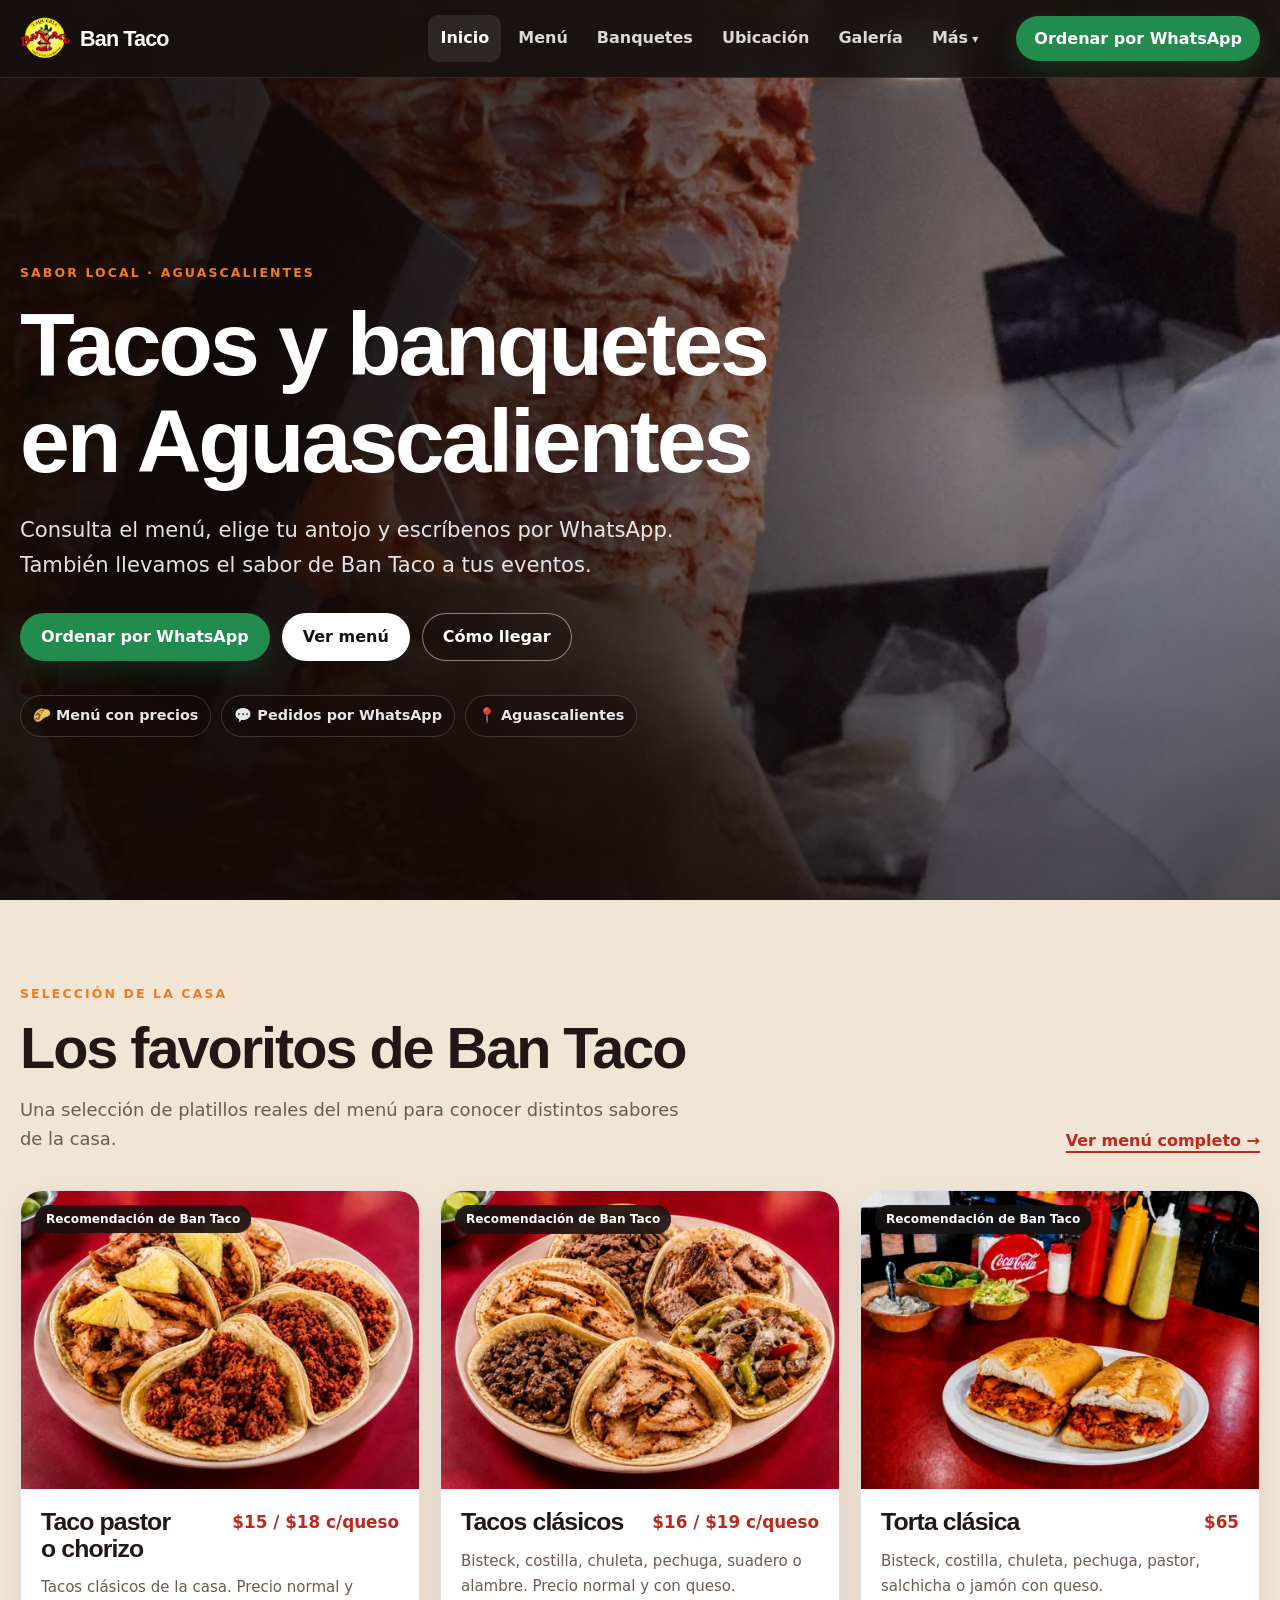
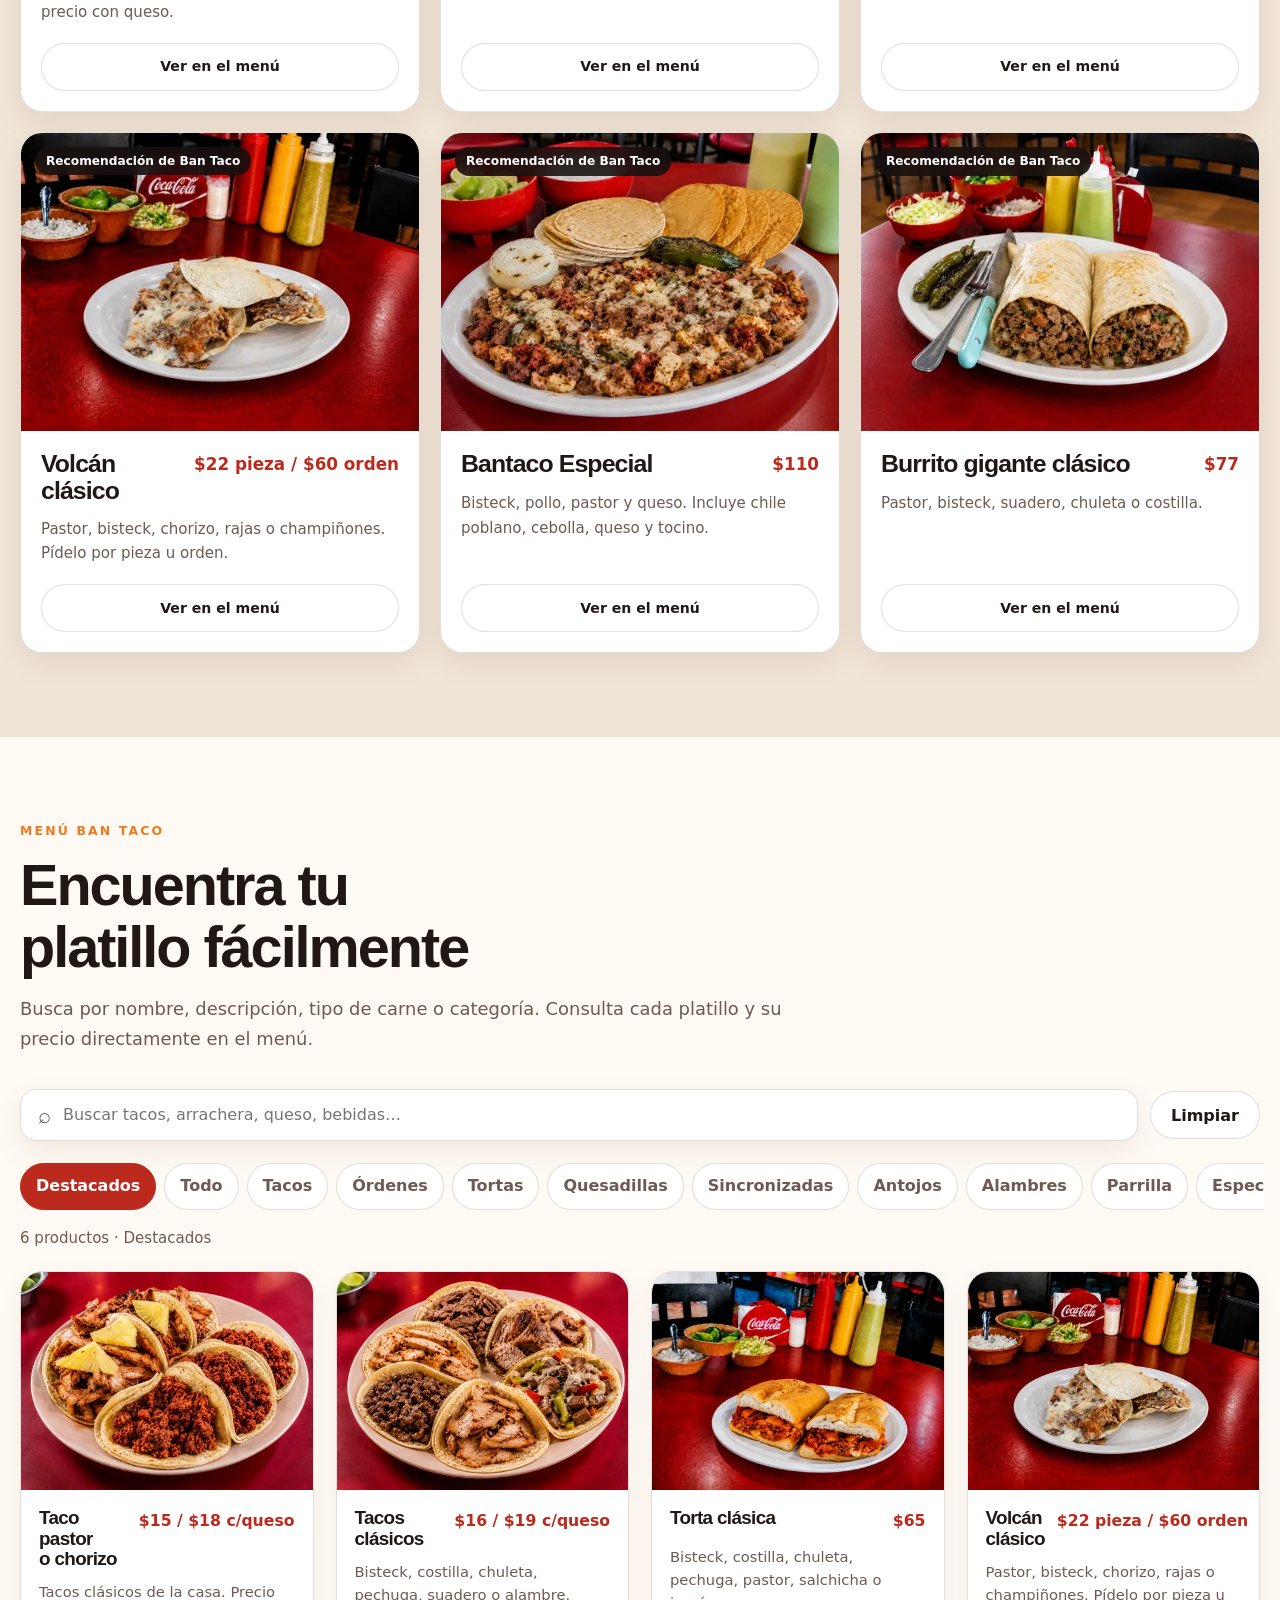
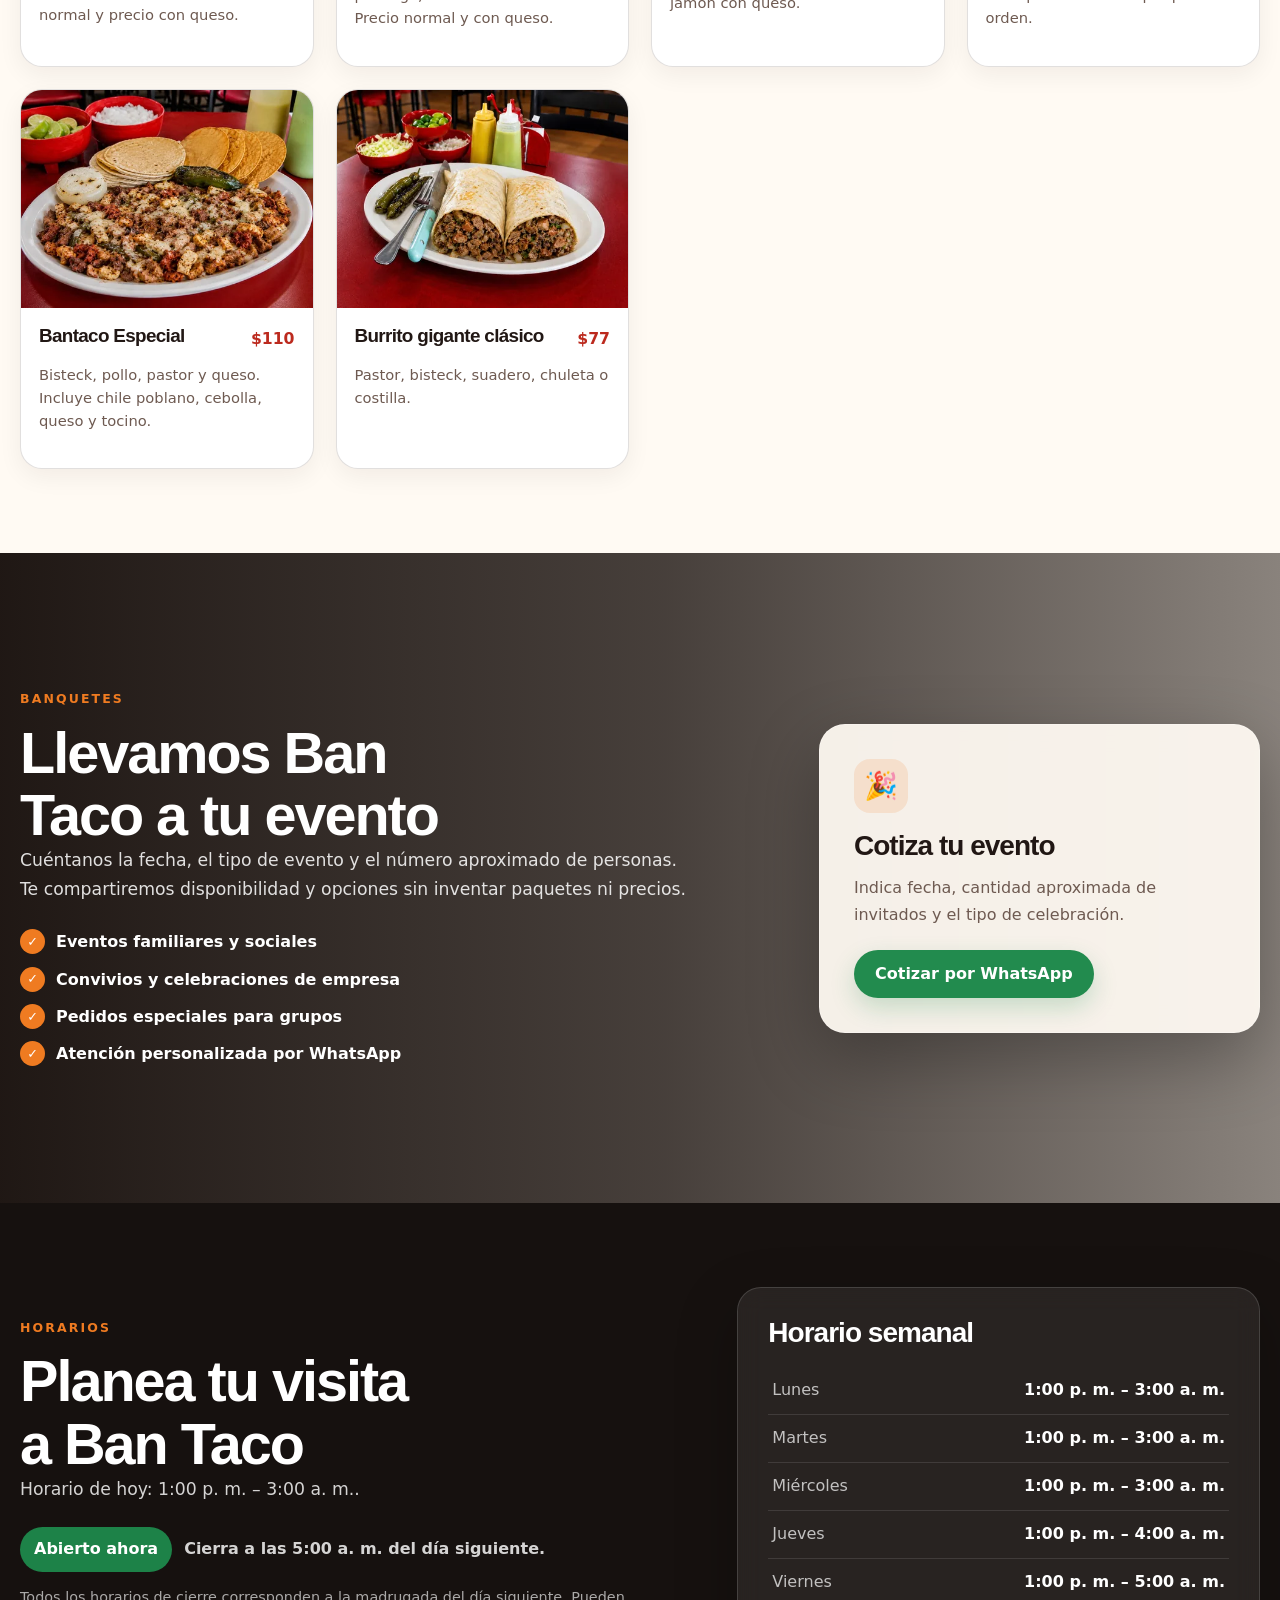
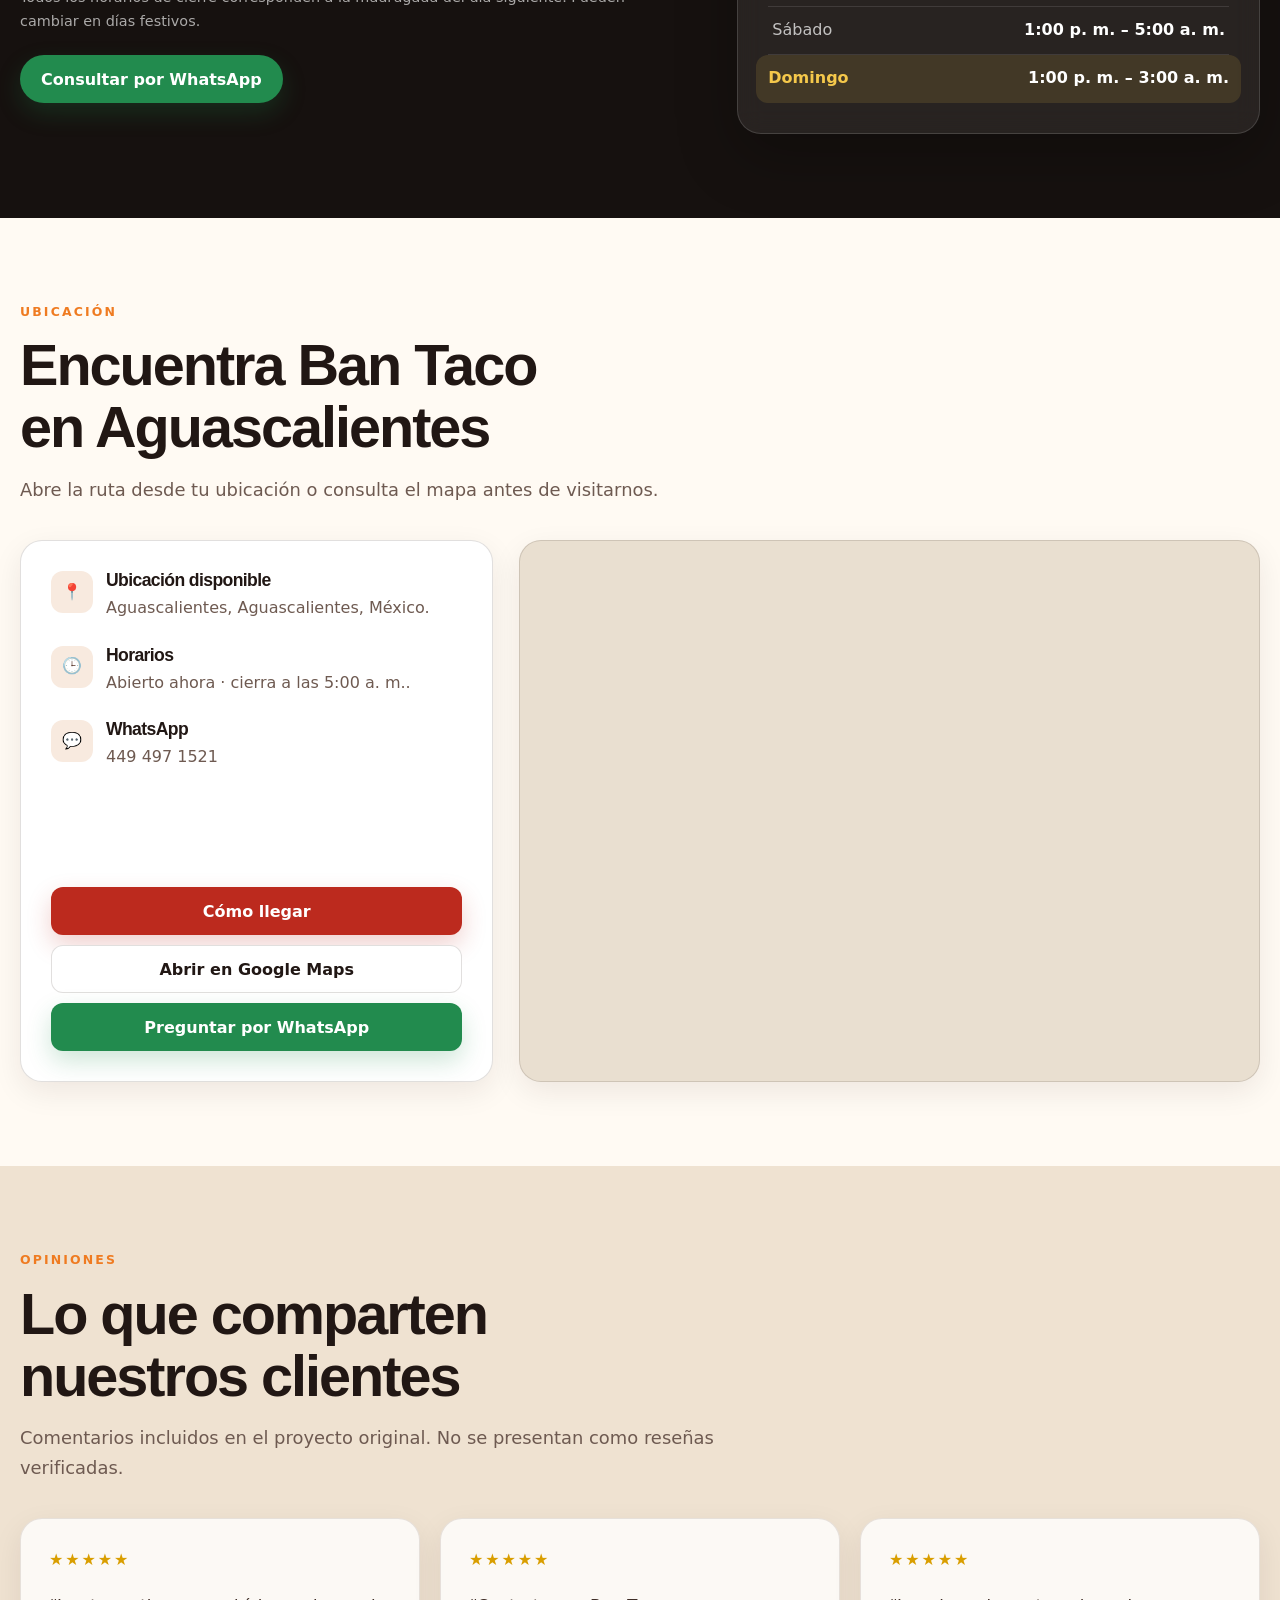
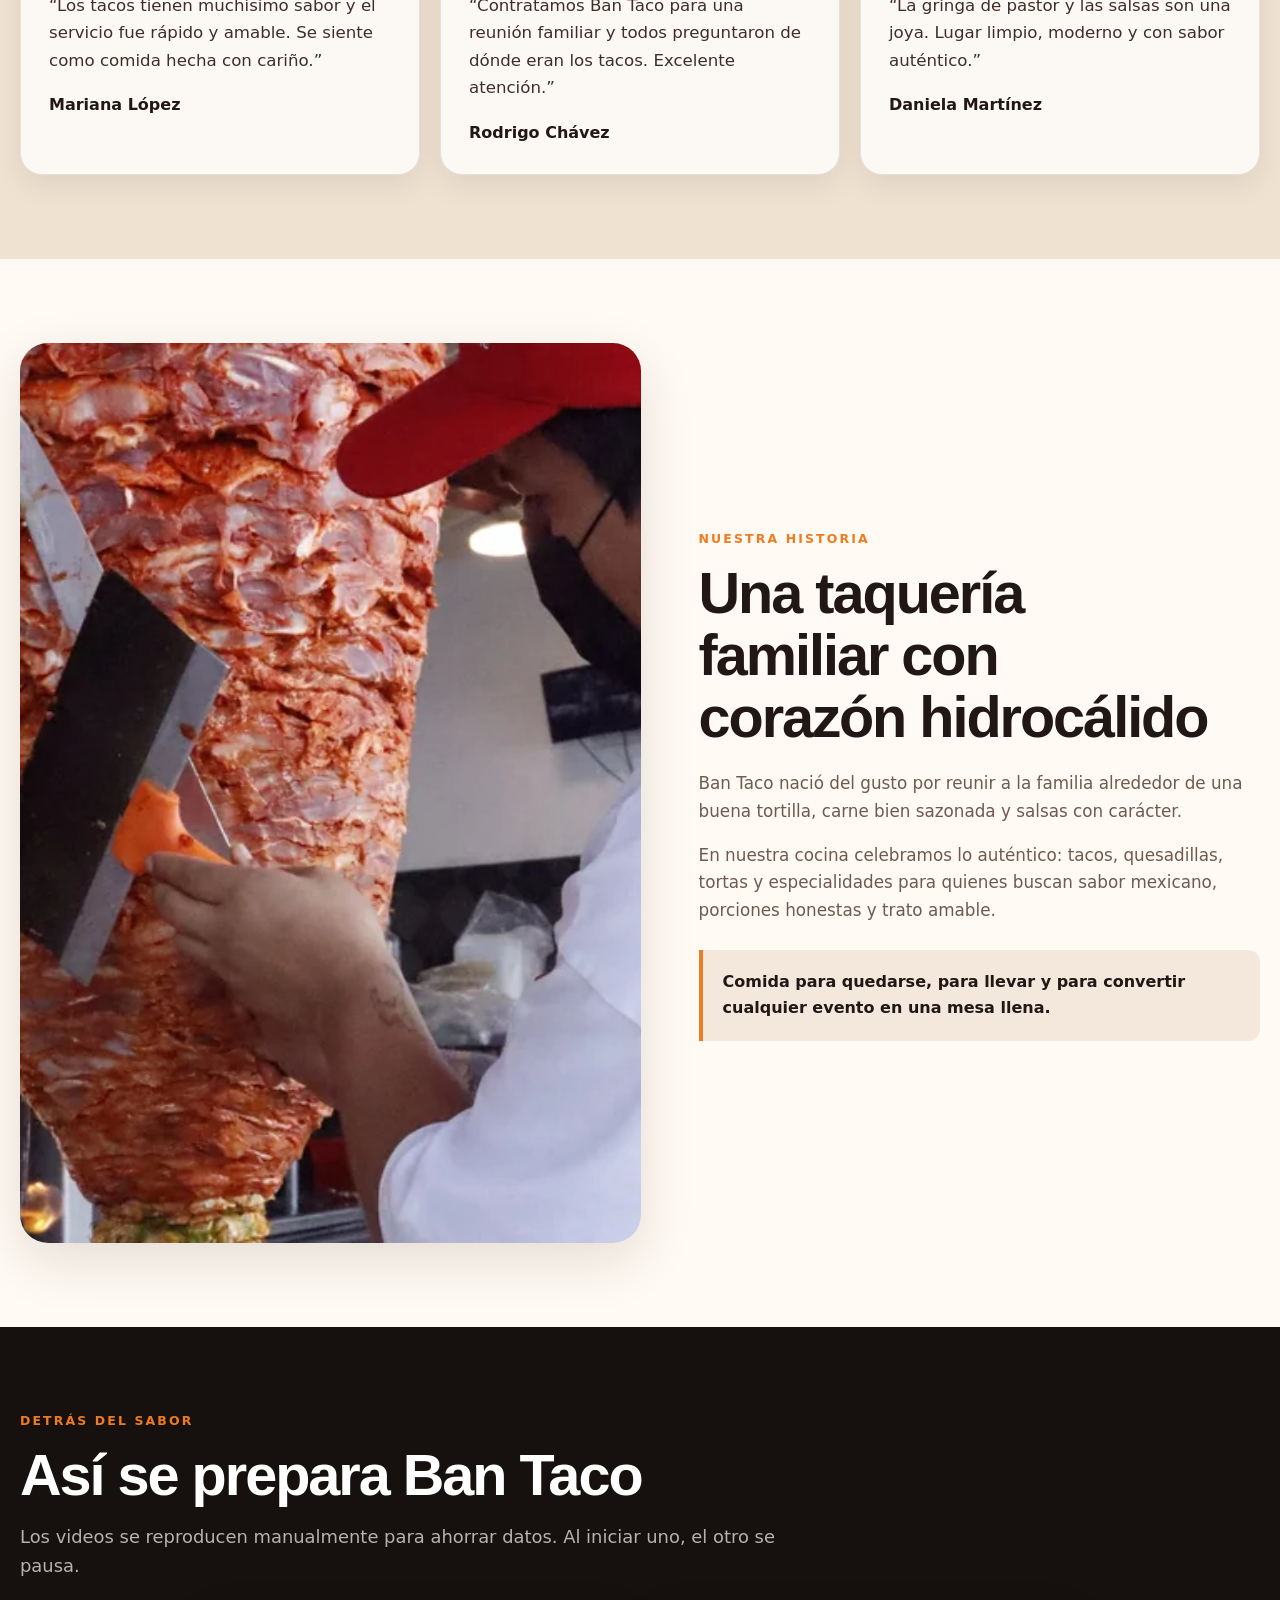
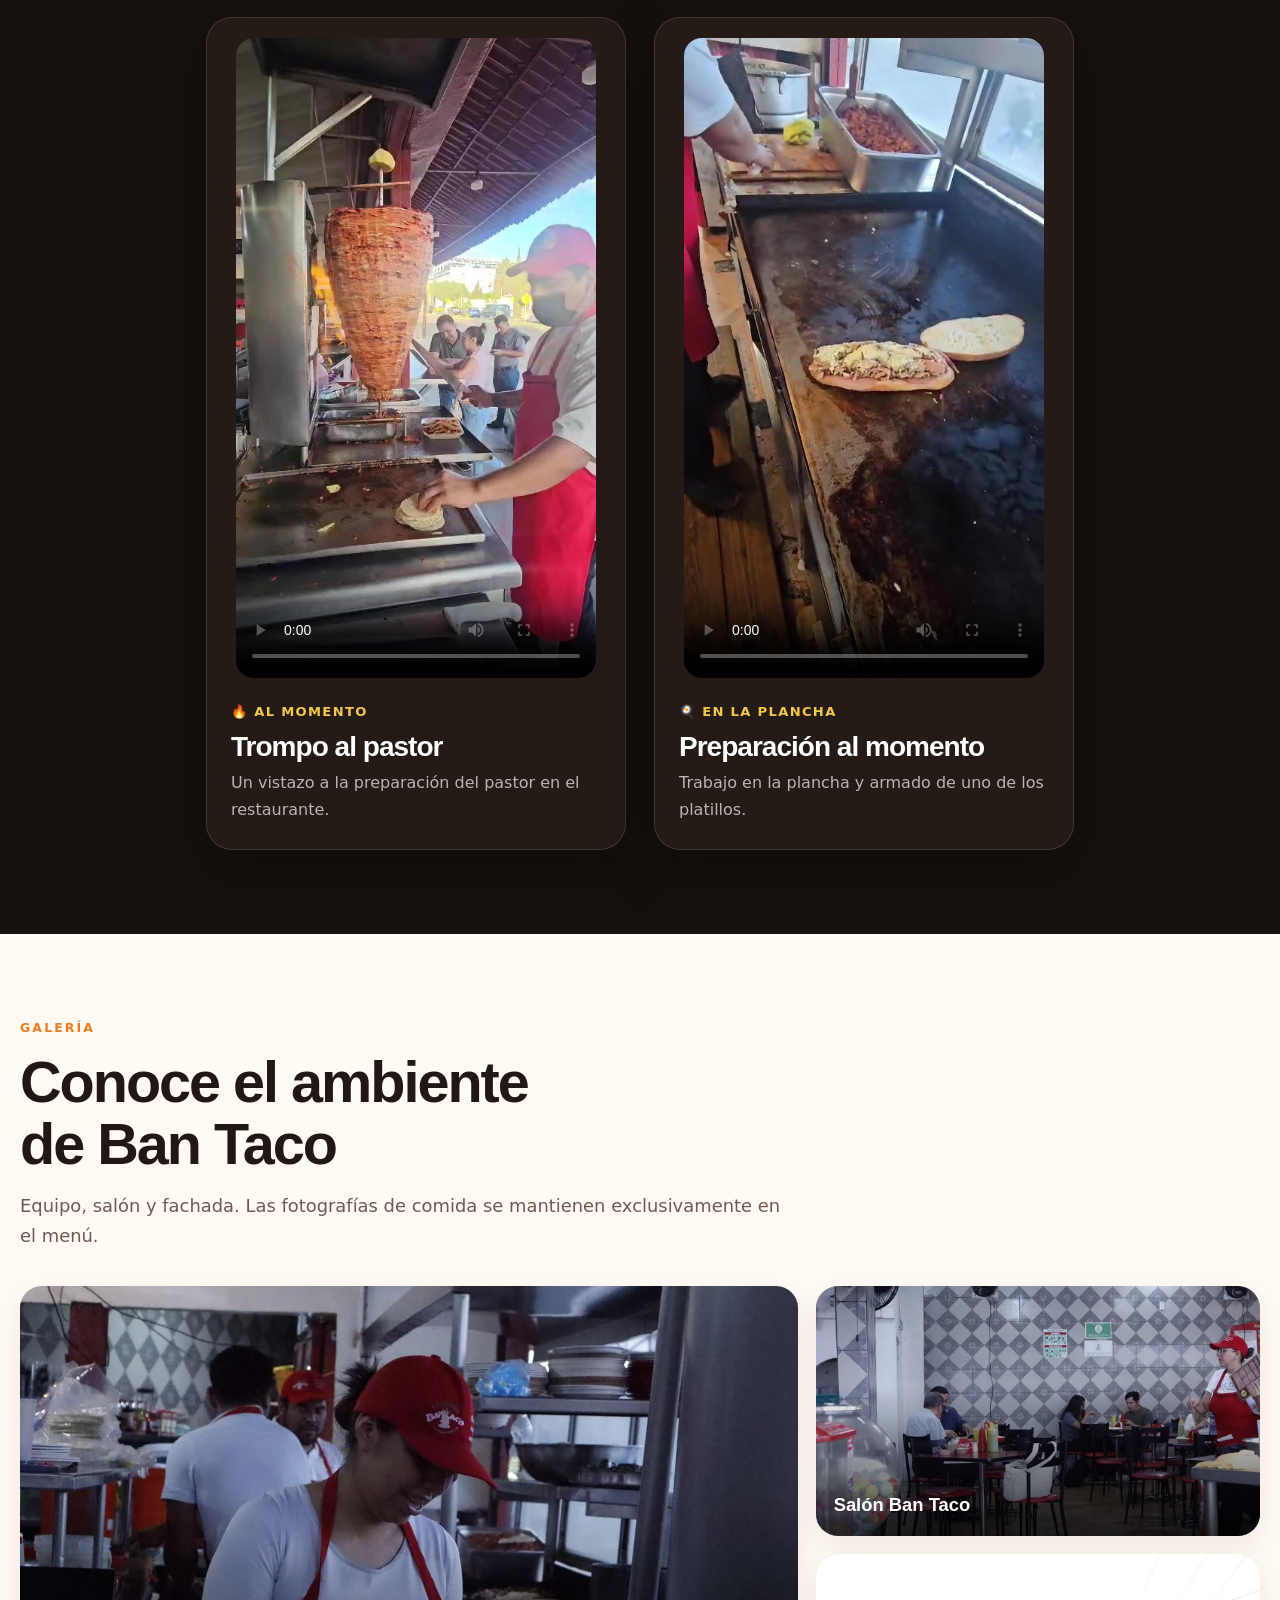
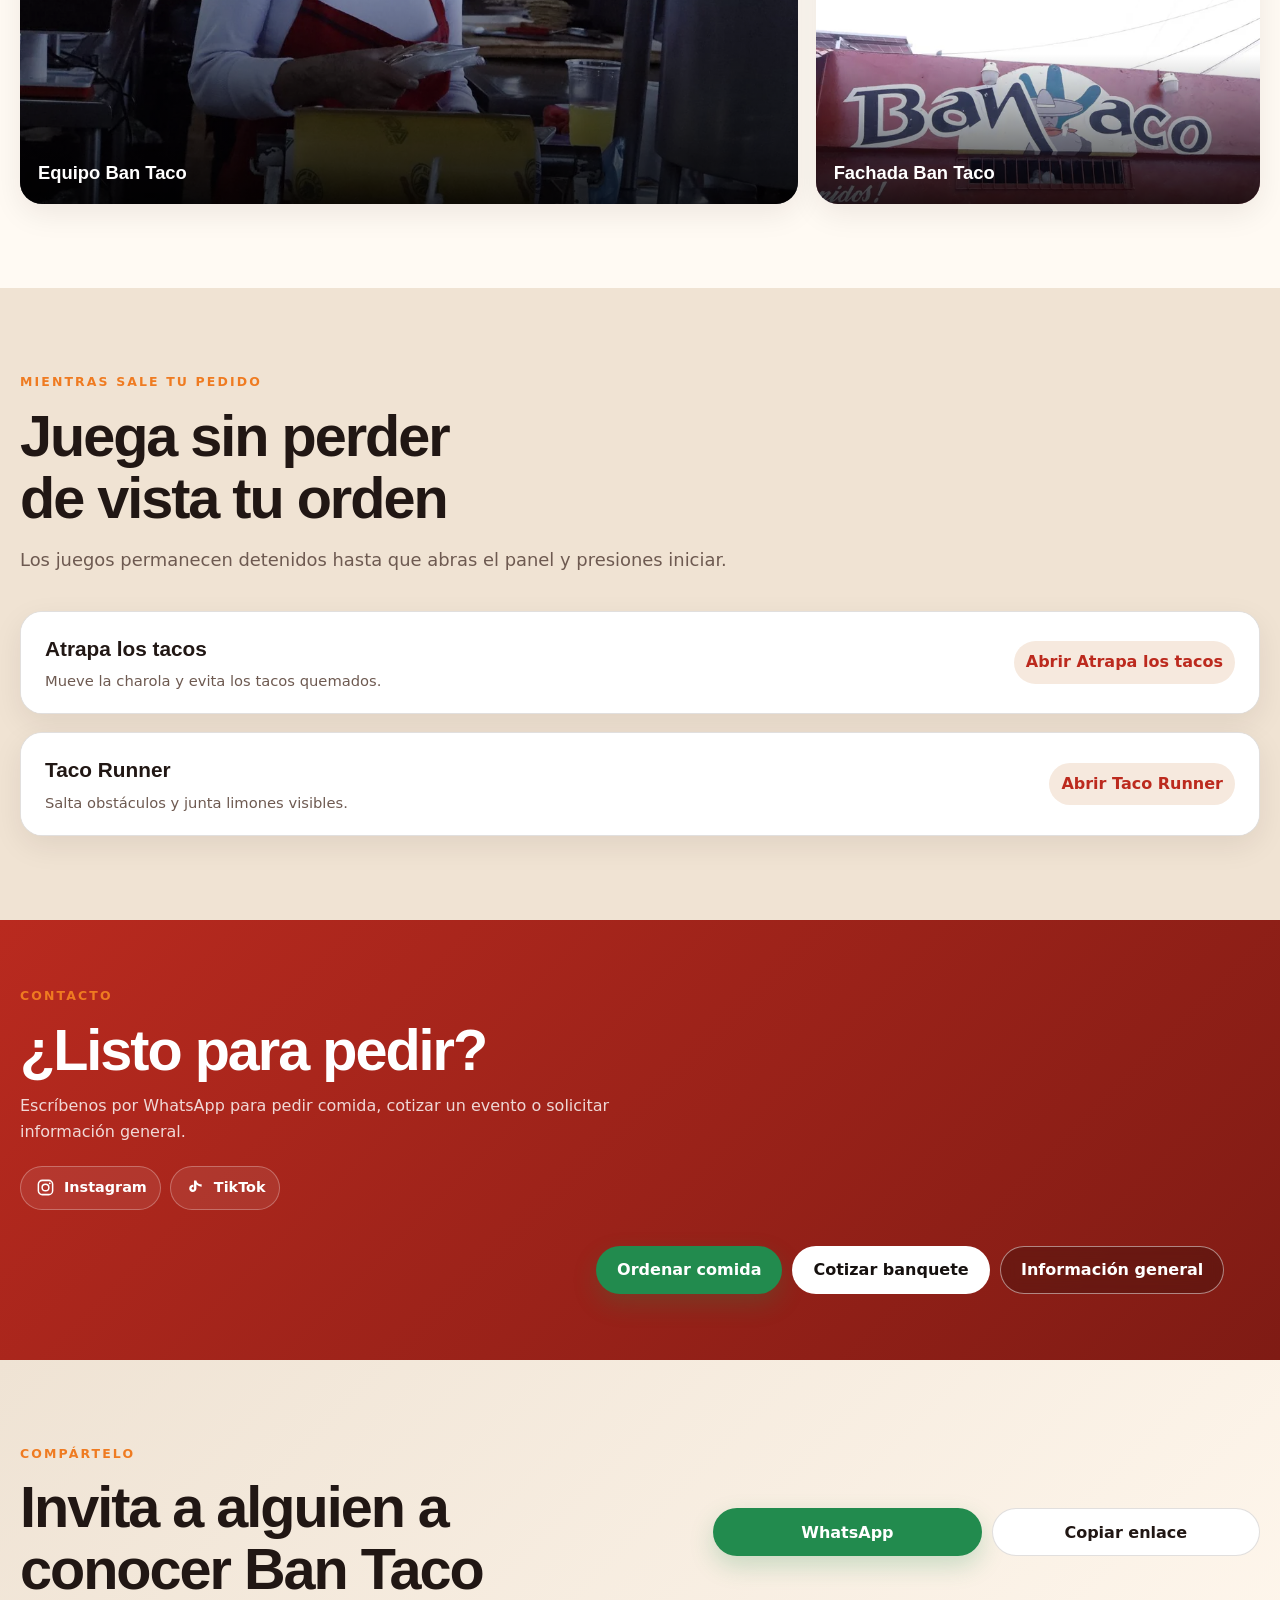
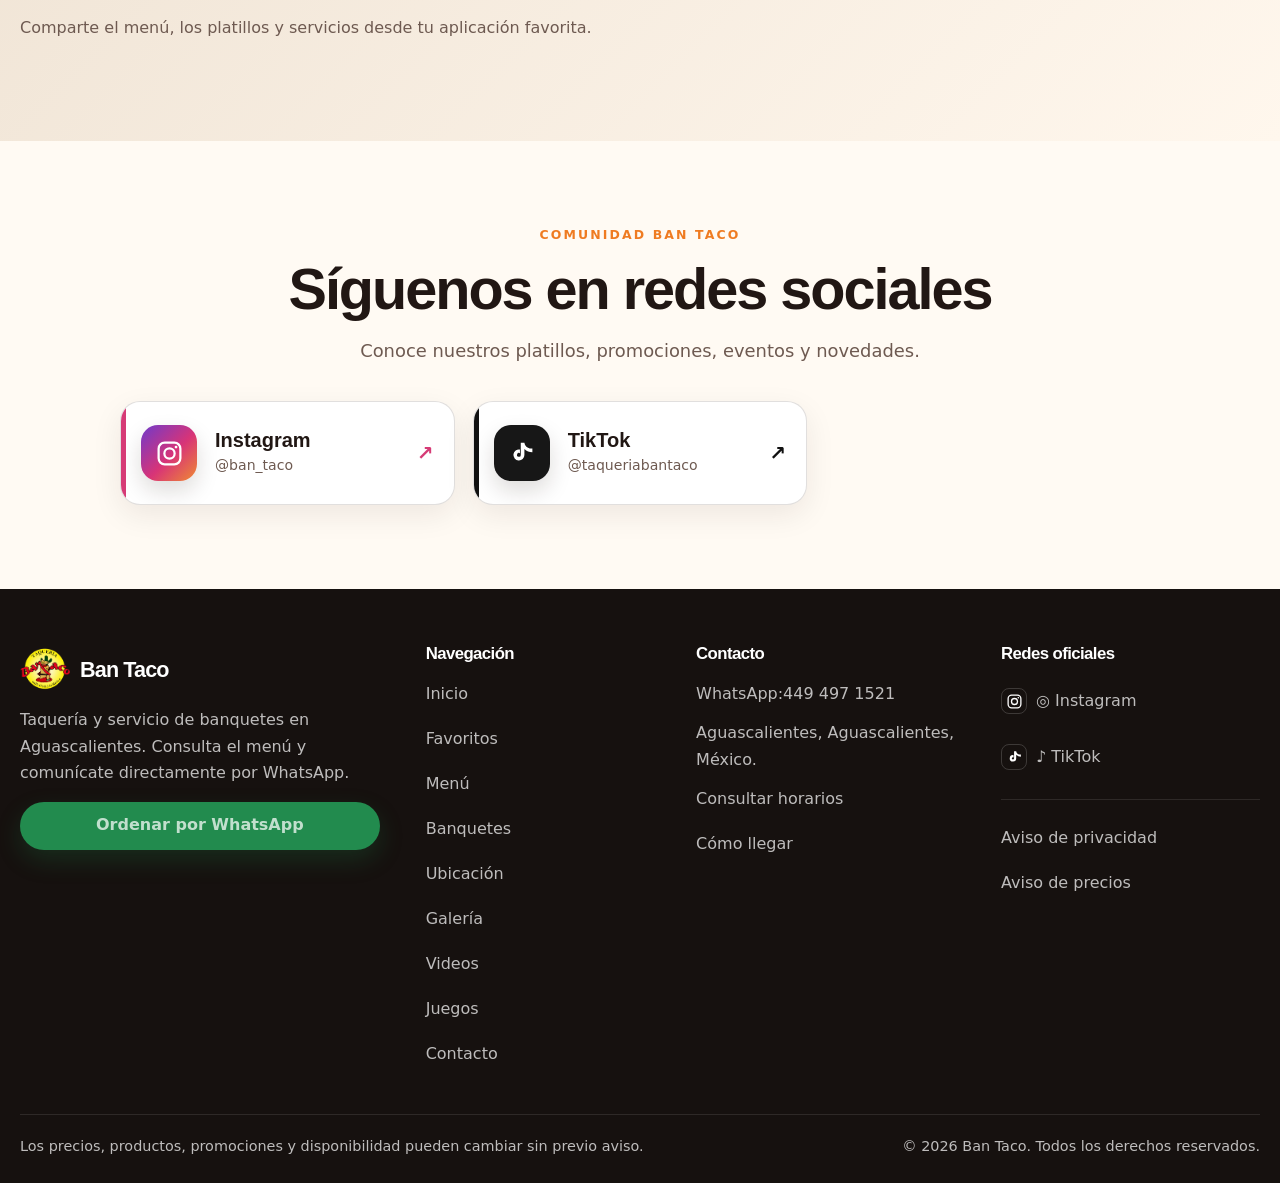
==== commit 8a232c44: "Remove Facebook links from index.html" ====
--- a/index.html
+++ b/index.html
@@ -73,8 +73,7 @@
     "sameAs": [
       "https://www.instagram.com/ban_taco/",
       "https://www.tiktok.com/@taqueriabantaco?_r=1&_t=ZS-983CUiHzI2a",
-      "https://www.facebook.com/share/1cbcJQbE6D/"
-    ]
+  ]
   }
   </script>
 </head>
@@ -476,10 +475,6 @@
 </a>
 <a aria-label="Abrir TikTok oficial de Ban Taco en una pestaña nueva" class="js-social-tiktok" href="https://www.tiktok.com/@taqueriabantaco?_r=1&amp;_t=ZS-983CUiHzI2a" rel="noopener noreferrer" target="_blank">
 <span aria-hidden="true" class="mini-social-icon"><svg aria-hidden="true" focusable="false" viewbox="0 0 24 24"><path d="M14.4 3v10.15a4.55 4.55 0 1 1-3.7-4.47v3.18a1.55 1.55 0 1 0 .7 1.29V3h3c.22 1.86 1.35 3.45 3.02 4.25A6.4 6.4 0 0 0 21 7.9v3.05a9.4 9.4 0 0 1-6.6-2.73V3Z"></path></svg></span><span>TikTok</span>
-</a>
-<a aria-label="Abrir Facebook oficial de Ban Taco en una pestaña nueva" class="js-social-facebook" href="https://www.facebook.com/share/1cbcJQbE6D/" rel="noopener noreferrer" target="_blank">
-<span aria-hidden="true" class="mini-social-icon"><svg aria-hidden="true" focusable="false" viewbox="0 0 24 24"><path d="M13.65 21v-8h2.7l.4-3.1h-3.1V7.92c0-.9.25-1.5 1.55-1.5h1.66V3.65c-.29-.04-1.27-.12-2.42-.12-2.4 0-4.04 1.46-4.04 4.15V9.9H7.7V13h2.7v8h3.25Z"></path></svg></span><span>Facebook</span>
-</a>
 </nav>
 </div>
 <div class="contact-actions">
@@ -500,7 +495,6 @@
 <div aria-label="Opciones para compartir Ban Taco" class="share-actions">
 <button class="btn btn-primary" hidden="" id="shareNative" type="button">Compartir</button>
 <a aria-label="Compartir Ban Taco por WhatsApp" class="btn btn-whatsapp" href="#" id="shareWhatsapp" rel="noopener noreferrer" target="_blank">WhatsApp</a>
-<a aria-label="Compartir Ban Taco por Facebook" class="btn btn-secondary" href="#" id="shareFacebook" rel="noopener noreferrer" target="_blank">Facebook</a>
 <button class="btn btn-secondary" id="copyLink" type="button">Copiar enlace</button>
 <p aria-live="polite" class="share-status" id="shareStatus"></p>
 </div>
@@ -523,11 +517,7 @@
 <span class="social-card-copy"><strong>TikTok</strong><span>@taqueriabantaco</span></span>
 <span aria-hidden="true" class="social-arrow">↗</span>
 </a>
-<a aria-label="Abrir Facebook oficial de Ban Taco en una pestaña nueva" class="social-card social-facebook js-social-facebook" href="https://www.facebook.com/share/1cbcJQbE6D/" rel="noopener noreferrer" target="_blank">
-<span aria-hidden="true" class="social-icon"><svg aria-hidden="true" focusable="false" viewbox="0 0 24 24"><path d="M13.65 21v-8h2.7l.4-3.1h-3.1V7.92c0-.9.25-1.5 1.55-1.5h1.66V3.65c-.29-.04-1.27-.12-2.42-.12-2.4 0-4.04 1.46-4.04 4.15V9.9H7.7V13h2.7v8h3.25Z"></path></svg></span>
-<span class="social-card-copy"><strong>Facebook</strong><span>Ban Taco</span></span>
-<span aria-hidden="true" class="social-arrow">↗</span>
-</a>
+  
 </nav>
 </div>
 </section>
@@ -566,7 +556,7 @@
 <nav aria-label="Redes sociales oficiales de Ban Taco" class="footer-social-list">
 <a aria-label="Abrir Instagram oficial de Ban Taco" class="js-social-instagram" href="https://www.instagram.com/ban_taco/" rel="noopener noreferrer" target="_blank"><span aria-hidden="true"><svg aria-hidden="true" focusable="false" viewbox="0 0 24 24"><rect height="18" rx="5" width="18" x="3" y="3"></rect><circle cx="12" cy="12" r="4.25"></circle><circle class="social-icon-dot" cx="17.4" cy="6.7" r="1.15"></circle></svg></span> ◎ Instagram</a>
 <a aria-label="Abrir TikTok oficial de Ban Taco" class="js-social-tiktok" href="https://www.tiktok.com/@taqueriabantaco?_r=1&amp;_t=ZS-983CUiHzI2a" rel="noopener noreferrer" target="_blank"><span aria-hidden="true"><svg aria-hidden="true" focusable="false" viewbox="0 0 24 24"><path d="M14.4 3v10.15a4.55 4.55 0 1 1-3.7-4.47v3.18a1.55 1.55 0 1 0 .7 1.29V3h3c.22 1.86 1.35 3.45 3.02 4.25A6.4 6.4 0 0 0 21 7.9v3.05a9.4 9.4 0 0 1-6.6-2.73V3Z"></path></svg></span> ♪ TikTok</a>
-<a aria-label="Abrir Facebook oficial de Ban Taco" class="js-social-facebook" href="https://www.facebook.com/share/1cbcJQbE6D/" rel="noopener noreferrer" target="_blank"><span aria-hidden="true"><svg aria-hidden="true" focusable="false" viewbox="0 0 24 24"><path d="M13.65 21v-8h2.7l.4-3.1h-3.1V7.92c0-.9.25-1.5 1.55-1.5h1.66V3.65c-.29-.04-1.27-.12-2.42-.12-2.4 0-4.04 1.46-4.04 4.15V9.9H7.7V13h2.7v8h3.25Z"></path></svg></span> f Facebook</a>
+
 </nav>
 <div class="footer-legal-links">
 <a href="aviso-de-privacidad.html">Aviso de privacidad</a>
